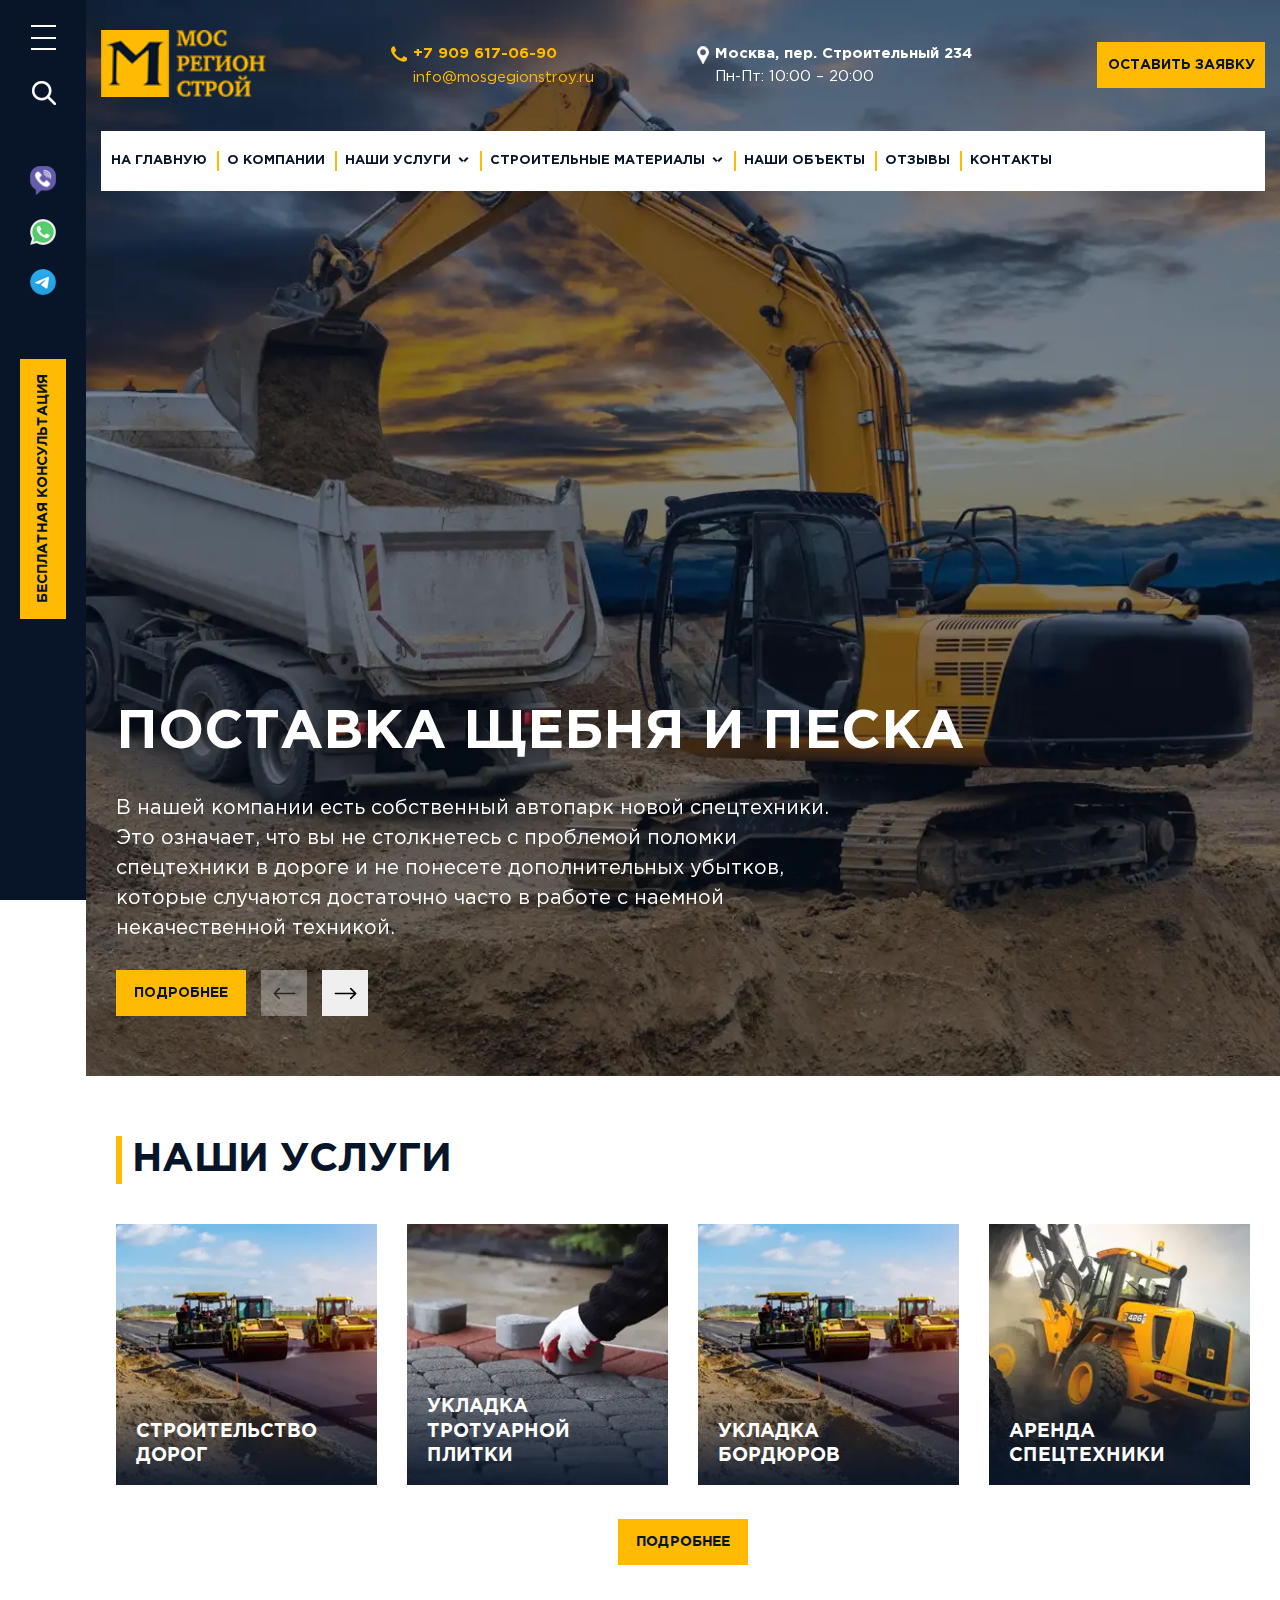
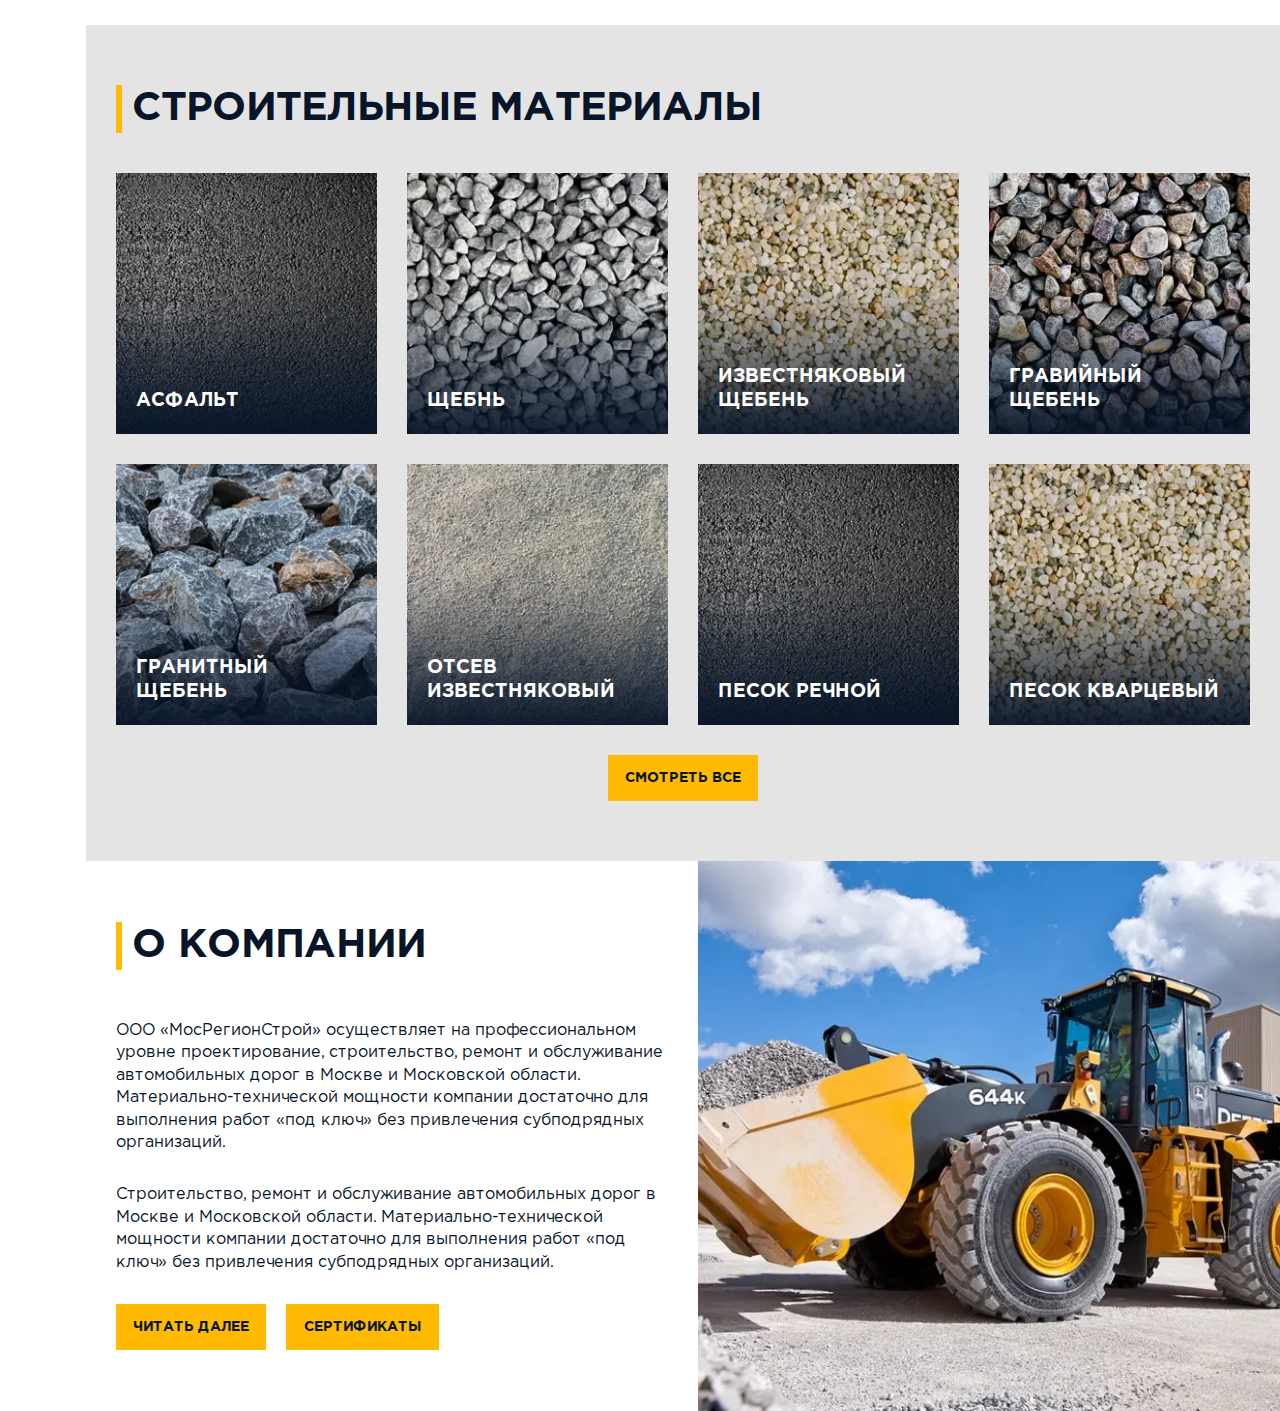
==== index.html @ fd6b3985 "first commit" ====
<!DOCTYPE html>
<html lang="en">

<head>
	<meta charset="UTF-8">
	<meta name="viewport" content="width=device-width, initial-scale=1.0">
	<meta name="keywords" content="">
	<link rel="stylesheet" href="css/libs.min.css">
	<link rel="stylesheet" href="css/style.min.css">
	<title>Главная</title>
</head>


<body>
	<header class="header">
    <div class="header__wrapp">
        <div class="container">
            <div class="header-top">
               <div class="header-top__inner">
                   <div class="header-top__left">
                       <a href="" class="header-top__logo">
                           <img src="img/logo.png" alt="">
                       </a>
                       <div class="header-top__connection">
                           <a class="header-top__tel" href="tel:+7 909 617-06-90">
                               <img src="img/tel.png" alt="">
                               <span>+7 909 617-06-90</span>
                           </a>
                           <a class="header-top__mail" href="mailto:info@mosgegionstroy.ru">
                               info@mosgegionstroy.ru
                           </a>
                       </div>
                   </div>
                   <div class="header-top__right">
                       <div class="header-top__location">
                           <div class="header-top__location-img">
                               <img src="img/location.png" alt="">
                           </div>
                           <div class="header-top__location-desc">
                               <span>Москва, пер. Строительный 234</span>
                               <span>Пн-Пт: 10:00 – 20:00</span>
                           </div>
                       </div>
                       <a class="header-top__btn btn btn-yellow" href="">оставить заявку</a>
                   </div>
               </div>
            </div>
            <div class="header-bottom">
                <div class="header-bottom__inner">
                    <ul class="header-bottom__list">
                        <li class="header-bottom__link"><a href="">На главную</a></li>
                        <li class="header-bottom__link"><a href="">О компании</a></li>
                        <li class="header-bottom__item">
                            <div class="header-bottom__show">
                                <span>Наши услуги</span>
                                <svg xmlns="http://www.w3.org/2000/svg"
                                     xmlns:xlink="http://www.w3.org/1999/xlink"
                                     width="13px" height="9px"  viewBox="0 0 13 9">
                                    <path fill-rule="evenodd"  fill="#081529"
                                          d="M2.9644775,1.0860748 C2.9644775,1.0860748 7.9141846,6.0358887 7.9141846,6.0358887 C7.9141846,6.0358887 6.5,7.4496765 6.5,7.4496765 C6.5,7.4496765 1.5501709,2.5001678 1.5501709,2.5001678 C1.5501709,2.5001678 2.9644775,1.0860748 2.9644775,1.0860748 ZM10.035522,1.0860748 C10.035522,1.0860748 11.449707,2.5001678 11.449707,2.5001678 C11.449707,2.5001678 6.5,7.4496765 6.5,7.4496765 C6.5,7.4496765 5.0856934,6.0358887 5.0856934,6.0358887 C5.0856934,6.0358887 10.035522,1.0860748 10.035522,1.0860748 Z"/>
                                </svg>
                            </div>
                            <div class="header-bottom__hidden">
                                <div class="header-bottom__hidden-list">
                                    <a href="">Строительство дорог</a>
                                    <a href="">Земельные работы</a>
                                    <a href="">Укладка тротуарной плитки</a>
                                    <a href="">Укладка брусчатки</a>
                                    <a href="">Установка бордюров</a>
                                    <a href="">Строительные материалы</a>
                                    <a href="">Аренда спецтехники</a>
                                </div>
                            </div>
                        </li>
                        <li class="header-bottom__item">
                            <div class="header-bottom__show">
                                <span>Строительные материалы</span>
                                <svg xmlns="http://www.w3.org/2000/svg"
                                     xmlns:xlink="http://www.w3.org/1999/xlink"
                                     width="13px" height="9px"  viewBox="0 0 13 9">
                                    <path fill-rule="evenodd"  fill="#081529"
                                          d="M2.9644775,1.0860748 C2.9644775,1.0860748 7.9141846,6.0358887 7.9141846,6.0358887 C7.9141846,6.0358887 6.5,7.4496765 6.5,7.4496765 C6.5,7.4496765 1.5501709,2.5001678 1.5501709,2.5001678 C1.5501709,2.5001678 2.9644775,1.0860748 2.9644775,1.0860748 ZM10.035522,1.0860748 C10.035522,1.0860748 11.449707,2.5001678 11.449707,2.5001678 C11.449707,2.5001678 6.5,7.4496765 6.5,7.4496765 C6.5,7.4496765 5.0856934,6.0358887 5.0856934,6.0358887 C5.0856934,6.0358887 10.035522,1.0860748 10.035522,1.0860748 Z"/>
                                </svg>
                            </div>
                            <div class="header-bottom__hidden">
                                <div class="header-bottom__hidden-list">
                                    <a href="">Строительство дорог</a>
                                    <a href="">Земельные работы</a>
                                    <a href="">Укладка тротуарной плитки</a>
                                    <a href="">Укладка брусчатки</a>
                                    <a href="">Установка бордюров</a>
                                    <a href="">Строительные материалы</a>
                                    <a href="">Аренда спецтехники</a>
                                </div>
                            </div>
                        </li>
                        <li class="header-bottom__link"><a href="">Наши объекты</a></li>
                        <li class="header-bottom__link"><a href="">Отзывы</a></li>
                        <li class="header-bottom__link header-bottom__link2"><a href="">Контакты</a></li>
                    </ul>
                </div>
            </div>
        </div>
    </div>
    <div class="header-mob">
        <div class="container">
            <div class="header-mob__inner">
                <a class="header-mob__logo" href="">
                    <img src="img/logo.png" alt="">
                </a>
                <div class="header-mob__burger">
                    <span></span>
                    <span></span>
                    <span></span>
                </div>
            </div>
        </div>
    </div>
</header>
	<main class="content">
		<aside class="sidebar">
			<div class="sidebar-inner">
				<div class="sidebar-burger">
					<span></span>
					<span></span>
					<span></span>
				</div>
				<div class="sidebar-menu">
					<div class="sidebar-menu__inner">
						<div class="sidebar-connection">
							<a class="sidebar-tel" href="tel:+7 909 617-06-90">
								<img src="img/tel.png" alt="">
								<span>+7 909 617-06-90</span>
							</a>
							<a class="sidebar-mail" href="mailto:info@mosgegionstroy.ru">
								info@mosgegionstroy.ru
							</a>
						</div>
						<div class="sidebar-location">
							<div class="sidebar-location__img">
								<img src="img/location.png" alt="">
							</div>
							<div class="sidebar-location__desc">
								<span>Москва, пер. Строительный 234</span>
								<span>Пн-Пт: 10:00 – 20:00</span>
							</div>
						</div>
						<ul class="sidebar-list">
							<li class="sidebar-link"><a href="">На главную</a></li>
							<li class="sidebar-link"><a href="">О компании</a></li>
							<li class="sidebar-item">
								<div class="sidebar-show">
									<span>Наши услуги</span>
									<svg xmlns="http://www.w3.org/2000/svg"
										 xmlns:xlink="http://www.w3.org/1999/xlink"
										 width="13px" height="9px"  viewBox="0 0 13 9">
										<path fill-rule="evenodd"  fill="#081529"
											  d="M2.9644775,1.0860748 C2.9644775,1.0860748 7.9141846,6.0358887 7.9141846,6.0358887 C7.9141846,6.0358887 6.5,7.4496765 6.5,7.4496765 C6.5,7.4496765 1.5501709,2.5001678 1.5501709,2.5001678 C1.5501709,2.5001678 2.9644775,1.0860748 2.9644775,1.0860748 ZM10.035522,1.0860748 C10.035522,1.0860748 11.449707,2.5001678 11.449707,2.5001678 C11.449707,2.5001678 6.5,7.4496765 6.5,7.4496765 C6.5,7.4496765 5.0856934,6.0358887 5.0856934,6.0358887 C5.0856934,6.0358887 10.035522,1.0860748 10.035522,1.0860748 Z"/>
									</svg>
								</div>
								<div class="sidebar-hidden">
									<div class="sidebar-hidden__list">
										<a href="">Строительство дорог</a>
										<a href="">Земельные работы</a>
										<a href="">Укладка тротуарной плитки</a>
										<a href="">Укладка брусчатки</a>
										<a href="">Установка бордюров</a>
										<a href="">Строительные материалы</a>
										<a href="">Аренда спецтехники</a>
									</div>
								</div>
							</li>
							<li class="sidebar-item">
								<div class="sidebar-show">
									<span>Строительные материалы</span>
									<svg xmlns="http://www.w3.org/2000/svg"
										 xmlns:xlink="http://www.w3.org/1999/xlink"
										 width="13px" height="9px"  viewBox="0 0 13 9">
										<path fill-rule="evenodd"  fill="#081529"
											  d="M2.9644775,1.0860748 C2.9644775,1.0860748 7.9141846,6.0358887 7.9141846,6.0358887 C7.9141846,6.0358887 6.5,7.4496765 6.5,7.4496765 C6.5,7.4496765 1.5501709,2.5001678 1.5501709,2.5001678 C1.5501709,2.5001678 2.9644775,1.0860748 2.9644775,1.0860748 ZM10.035522,1.0860748 C10.035522,1.0860748 11.449707,2.5001678 11.449707,2.5001678 C11.449707,2.5001678 6.5,7.4496765 6.5,7.4496765 C6.5,7.4496765 5.0856934,6.0358887 5.0856934,6.0358887 C5.0856934,6.0358887 10.035522,1.0860748 10.035522,1.0860748 Z"/>
									</svg>
								</div>
								<div class="sidebar-hidden">
									<div class="sidebar-hidden__list">
										<a href="">Строительство дорог</a>
										<a href="">Земельные работы</a>
										<a href="">Укладка тротуарной плитки</a>
										<a href="">Укладка брусчатки</a>
										<a href="">Установка бордюров</a>
										<a href="">Строительные материалы</a>
										<a href="">Аренда спецтехники</a>
									</div>
								</div>
							</li>
							<li class="sidebar-link"><a href="">Наши объекты</a></li>
							<li class="sidebar-link"><a href="">Отзывы</a></li>
							<li class="sidebar-link"><a href="">Контакты</a></li>
						</ul>
					</div>
				</div>
				<button class="sidebar-search">
					<img src="img/search.png" alt="">
				</button>
				<div class="sidebar-socials">
					<a href="" class="sidebar-social">
						<img src="img/viber.png" alt="">
					</a>
					<a href="" class="sidebar-social">
						<img src="img/whatsapp.png" alt="">
					</a>
					<a href="" class="sidebar-social">
						<img src="img/telegram.png" alt="">
					</a>
				</div>
				<a class="sidebar-btn btn btn-yellow" href="">
					<span>Бесплатная консультация</span>
				</a>
			</div>
		</aside>
		<section class="main">
			<div class="main-slider">
				<div class="main-swiper swiper mySwiper">
					<div class="main-wrapper swiper-wrapper">
						<div class="main-slide swiper-slide" style="background-image:url(img/main_bg.webp);">
							<div class="container">
								<h1 class="main-title">ПОСТАВКА ЩЕБНЯ И ПЕСКА</h1>
								<p class="main-text">
									В нашей компании есть собственный автопарк новой спецтехники.
									Это означает, что вы не столкнетесь с проблемой поломки спецтехники
									в дороге и не понесете дополнительных убытков, которые случаются достаточно часто в работе с наемной некачественной техникой.
								</p>
								<a class="main-btn btn btn-yellow" href="">Подробнее</a>
							</div>
						</div>
						<div class="main-slide swiper-slide" style="background-image:url(img/main_bg.webp);">
							<div class="container">
								<h1 class="main-title">ПОСТАВКА ЩЕБНЯ И ПЕСКА</h1>
								<p class="main-text">
									В нашей компании есть собственный автопарк новой спецтехники.
									Это означает, что вы не столкнетесь с проблемой поломки спецтехники
									в дороге и не понесете дополнительных убытков, которые случаются достаточно часто в работе с наемной некачественной техникой.
								</p>
								<a class="main-btn btn btn-yellow" href="">Подробнее</a>
							</div>
						</div>
						<div class="main-slide swiper-slide" style="background-image:url(img/main_bg.webp);">
							<div class="container">
								<h1 class="main-title">ПОСТАВКА ЩЕБНЯ И ПЕСКА</h1>
								<p class="main-text">
									В нашей компании есть собственный автопарк новой спецтехники.
									Это означает, что вы не столкнетесь с проблемой поломки спецтехники
									в дороге и не понесете дополнительных убытков, которые случаются достаточно часто в работе с наемной некачественной техникой.
								</p>
								<a class="main-btn btn btn-yellow" href="">Подробнее</a>
							</div>
						</div>
						<div class="main-slide swiper-slide" style="background-image:url(img/main_bg.webp);">
							<div class="container">
								<h1 class="main-title">ПОСТАВКА ЩЕБНЯ И ПЕСКА</h1>
								<p class="main-text">
									В нашей компании есть собственный автопарк новой спецтехники.
									Это означает, что вы не столкнетесь с проблемой поломки спецтехники
									в дороге и не понесете дополнительных убытков, которые случаются достаточно часто в работе с наемной некачественной техникой.
								</p>
								<a class="main-btn btn btn-yellow" href="">Подробнее</a>
							</div>
						</div>
					</div>
				</div>
			</div>
			<div class="container">
				<div class="main-btns">
					<div class="main-slider__btns">
						<div class="main-button__prev swiper-button-prev">
							<?xml version="1.0" ?><svg viewBox="0 0 32 32" xmlns="http://www.w3.org/2000/svg"><title/><g data-name="Layer 2" id="Layer_2"><path d="M22,9a1,1,0,0,0,0,1.42l4.6,4.6H3.06a1,1,0,1,0,0,2H26.58L22,21.59A1,1,0,0,0,22,23a1,1,0,0,0,1.41,0l6.36-6.36a.88.88,0,0,0,0-1.27L23.42,9A1,1,0,0,0,22,9Z"/></g></svg>
						</div>
						<div class="main-button__next swiper-button-next">
							<?xml version="1.0" ?><svg viewBox="0 0 32 32" xmlns="http://www.w3.org/2000/svg"><title/><g data-name="Layer 2" id="Layer_2"><path d="M22,9a1,1,0,0,0,0,1.42l4.6,4.6H3.06a1,1,0,1,0,0,2H26.58L22,21.59A1,1,0,0,0,22,23a1,1,0,0,0,1.41,0l6.36-6.36a.88.88,0,0,0,0-1.27L23.42,9A1,1,0,0,0,22,9Z"/></g></svg>
						</div>
					</div>
				</div>
			</div>
		</section>
		<section class="services">
			<div class="container">
				<div class="services-inner">
					<h2 class="services-title display2">Наши услуги</h2>
					<div class="services-cards">
						<a class="services-card" href="">
							<div class="services-card__img">
								<img src="img/services_card.webp" alt="">
							</div>
							<div class="services-card__desc">
								<div class="services-card__title">Строительство дорог</div>
								<button class="services-card__btn">арендовать</button>
							</div>
							<div class="services-hover">
								<div class="services-hover__title">Строительство <br> дорог</div>
							</div>
						</a>
						<a class="services-card" href="">
							<div class="services-card__img">
								<img src="img/services_card2.webp" alt="">
							</div>
							<div class="services-card__desc">
								<div class="services-card__title">Укладка тротуарной плитки</div>
								<button class="services-card__btn">арендовать</button>
							</div>
							<div class="services-hover">
								<div class="services-hover__title">Укладка <br> тротуарной плитки</div>
							</div>
						</a>
						<a class="services-card" href="">
							<div class="services-card__img">
								<img src="img/services_card.webp" alt="">
							</div>
							<div class="services-card__desc">
								<div class="services-card__title">Укладка <br> бордюров</div>
								<button class="services-card__btn">арендовать</button>
							</div>
							<div class="services-hover">
								<div class="services-hover__title">Укладка <br> бордюров</div>
							</div>
						</a>
						<a class="services-card" href="">
							<div class="services-card__img">
								<img src="img/services_card4.webp" alt="">
							</div>
							<div class="services-card__desc">
								<div class="services-card__title">аренда спецтехники</div>
								<button class="services-card__btn">арендовать</button>
							</div>
							<div class="services-hover">
								<div class="services-hover__title">аренда <br> спецтехники</div>
							</div>
						</a>
					</div>
					<a class="services-btn btn btn-yellow" href="">Подробнее</a>
				</div>
			</div>
		</section>
		<section class="materials">
			<div class="container">
				<div class="materials-inner">
					<h2 class="materials-title display2">строительные мАТериалы</h2>
					<div class="materials-cards">
						<a class="materials-card" href="">
							<div class="materials-card__img">
								<img src="img/materials.webp" alt="">
							</div>
							<span class="materials-card__title">АСФАЛЬТ</span>
						</a>
						<a class="materials-card" href="">
							<div class="materials-card__img">
								<img src="img/materials2.webp" alt="">
							</div>
							<span class="materials-card__title">Щебнь</span>
						</a>
						<a class="materials-card" href="">
							<div class="materials-card__img">
								<img src="img/materials8.webp" alt="">
							</div>
							<span class="materials-card__title">Известняковый щебень</span>
						</a>
						<a class="materials-card" href="">
							<div class="materials-card__img">
								<img src="img/materials4.webp" alt="">
							</div>
							<span class="materials-card__title">ГРАВИЙНЫЙ ЩЕБЕНЬ</span>
						</a>
						<a class="materials-card" href="">
							<div class="materials-card__img">
								<img src="img/materials5.webp" alt="">
							</div>
							<span class="materials-card__title">ГРАНИТНЫЙ ЩЕБЕНЬ</span>
						</a>
						<a class="materials-card" href="">
							<div class="materials-card__img">
								<img src="img/materials6.webp" alt="">
							</div>
							<span class="materials-card__title">ОТСЕВ известняковый</span>
						</a>
						<a class="materials-card" href="">
							<div class="materials-card__img">
								<img src="img/materials.webp" alt="">
							</div>
							<span class="materials-card__title">Песок речной</span>
						</a>
						<a class="materials-card" href="">
							<div class="materials-card__img">
								<img src="img/materials8.webp" alt="">
							</div>
							<span class="materials-card__title">ПЕСОК КВАРЦЕВЫЙ</span>
						</a>
					</div>
					<a class="materials-btn btn btn-yellow" href="">Смотреть все</a>
				</div>
			</div>
		</section>
		<section class="about">
			<div class="container">
				<div class="about-inner">
					<div class="about-left">
						<h2 class="about-title display2">о компании</h2>
						<div class="about-desc">
							<p>
								ООО «МосРегионСтрой» осуществляет на профессиональном уровне проектирование, строительство, ремонт
								и обслуживание автомобильных дорог в Москве
								и Московской области. Материально-технической мощности компании достаточно для выполнения работ «под ключ»
								без привлечения субподрядных организаций.
							</p>
							<p>
								Строительство, ремонт и обслуживание автомобильных дорог в Москве и Московской области. Материально-технической мощности компании достаточно для выполнения работ «под ключ» без привлечения субподрядных организаций.
							</p>
						</div>
						<div class="about-btns">
							<a class="about-btn btn btn-yellow" href="">Читать Далее</a>
							<a class="about-btn2 btn btn-yellow" href="">сертификаты</a>
						</div>
					</div>
					<div class="about-right">
						<div class="about-img">
							<img src="img/about.webp" alt="">
						</div>
					</div>
				</div>
			</div>
		</section>
	</main>
	<footer class="footer"></footer>

	<script src="js/libs.min.js"></script>
<script src="js/main.min.js"></script>

</body>

</html>
---- css/libs.min.css ----
@font-face{font-family:"swiper-icons";src:url("data:application/font-woff;charset=utf-8;base64, [base64]//wADZ2x5ZgAAAywAAADMAAAD2MHtryVoZWFkAAABbAAAADAAAAA2E2+eoWhoZWEAAAGcAAAAHwAAACQC9gDzaG10eAAAAigAAAAZAAAArgJkABFsb2NhAAAC0AAAAFoAAABaFQAUGG1heHAAAAG8AAAAHwAAACAAcABAbmFtZQAAA/gAAAE5AAACXvFdBwlwb3N0AAAFNAAAAGIAAACE5s74hXjaY2BkYGAAYpf5Hu/j+W2+MnAzMYDAzaX6QjD6/4//Bxj5GA8AuRwMYGkAPywL13jaY2BkYGA88P8Agx4j+/8fQDYfA1AEBWgDAIB2BOoAeNpjYGRgYNBh4GdgYgABEMnIABJzYNADCQAACWgAsQB42mNgYfzCOIGBlYGB0YcxjYGBwR1Kf2WQZGhhYGBiYGVmgAFGBiQQkOaawtDAoMBQxXjg/wEGPcYDDA4wNUA2CCgwsAAAO4EL6gAAeNpj2M0gyAACqxgGNWBkZ2D4/wMA+xkDdgAAAHjaY2BgYGaAYBkGRgYQiAHyGMF8FgYHIM3DwMHABGQrMOgyWDLEM1T9/w8UBfEMgLzE////P/5//f/V/xv+r4eaAAeMbAxwIUYmIMHEgKYAYjUcsDAwsLKxc3BycfPw8jEQA/[base64]/uznmfPFBNODM2K7MTQ45YEAZqGP81AmGGcF3iPqOop0r1SPTaTbVkfUe4HXj97wYE+yNwWYxwWu4v1ugWHgo3S1XdZEVqWM7ET0cfnLGxWfkgR42o2PvWrDMBSFj/IHLaF0zKjRgdiVMwScNRAoWUoH78Y2icB/yIY09An6AH2Bdu/UB+yxopYshQiEvnvu0dURgDt8QeC8PDw7Fpji3fEA4z/PEJ6YOB5hKh4dj3EvXhxPqH/SKUY3rJ7srZ4FZnh1PMAtPhwP6fl2PMJMPDgeQ4rY8YT6Gzao0eAEA409DuggmTnFnOcSCiEiLMgxCiTI6Cq5DZUd3Qmp10vO0LaLTd2cjN4fOumlc7lUYbSQcZFkutRG7g6JKZKy0RmdLY680CDnEJ+UMkpFFe1RN7nxdVpXrC4aTtnaurOnYercZg2YVmLN/d/gczfEimrE/fs/bOuq29Zmn8tloORaXgZgGa78yO9/cnXm2BpaGvq25Dv9S4E9+5SIc9PqupJKhYFSSl47+Qcr1mYNAAAAeNptw0cKwkAAAMDZJA8Q7OUJvkLsPfZ6zFVERPy8qHh2YER+3i/BP83vIBLLySsoKimrqKqpa2hp6+jq6RsYGhmbmJqZSy0sraxtbO3sHRydnEMU4uR6yx7JJXveP7WrDycAAAAAAAH//wACeNpjYGRgYOABYhkgZgJCZgZNBkYGLQZtIJsFLMYAAAw3ALgAeNolizEKgDAQBCchRbC2sFER0YD6qVQiBCv/H9ezGI6Z5XBAw8CBK/m5iQQVauVbXLnOrMZv2oLdKFa8Pjuru2hJzGabmOSLzNMzvutpB3N42mNgZGBg4GKQYzBhYMxJLMlj4GBgAYow/P/PAJJhLM6sSoWKfWCAAwDAjgbRAAB42mNgYGBkAIIbCZo5IPrmUn0hGA0AO8EFTQAA");font-weight:400;font-style:normal}:root{--swiper-theme-color: #007aff}.swiper{margin-left:auto;margin-right:auto;position:relative;overflow:hidden;list-style:none;padding:0;z-index:1}.swiper-vertical>.swiper-wrapper{flex-direction:column}.swiper-wrapper{position:relative;width:100%;height:100%;z-index:1;display:flex;transition-property:transform;box-sizing:content-box}.swiper-android .swiper-slide,.swiper-wrapper{transform:translate3d(0px, 0, 0)}.swiper-pointer-events{touch-action:pan-y}.swiper-pointer-events.swiper-vertical{touch-action:pan-x}.swiper-slide{flex-shrink:0;width:100%;height:100%;position:relative;transition-property:transform}.swiper-slide-invisible-blank{visibility:hidden}.swiper-autoheight,.swiper-autoheight .swiper-slide{height:auto}.swiper-autoheight .swiper-wrapper{align-items:flex-start;transition-property:transform,height}.swiper-backface-hidden .swiper-slide{transform:translateZ(0);-webkit-backface-visibility:hidden;backface-visibility:hidden}.swiper-3d,.swiper-3d.swiper-css-mode .swiper-wrapper{perspective:1200px}.swiper-3d .swiper-wrapper,.swiper-3d .swiper-slide,.swiper-3d .swiper-slide-shadow,.swiper-3d .swiper-slide-shadow-left,.swiper-3d .swiper-slide-shadow-right,.swiper-3d .swiper-slide-shadow-top,.swiper-3d .swiper-slide-shadow-bottom,.swiper-3d .swiper-cube-shadow{transform-style:preserve-3d}.swiper-3d .swiper-slide-shadow,.swiper-3d .swiper-slide-shadow-left,.swiper-3d .swiper-slide-shadow-right,.swiper-3d .swiper-slide-shadow-top,.swiper-3d .swiper-slide-shadow-bottom{position:absolute;left:0;top:0;width:100%;height:100%;pointer-events:none;z-index:10}.swiper-3d .swiper-slide-shadow{background:rgba(0,0,0,.15)}.swiper-3d .swiper-slide-shadow-left{background-image:linear-gradient(to left, rgba(0, 0, 0, 0.5), rgba(0, 0, 0, 0))}.swiper-3d .swiper-slide-shadow-right{background-image:linear-gradient(to right, rgba(0, 0, 0, 0.5), rgba(0, 0, 0, 0))}.swiper-3d .swiper-slide-shadow-top{background-image:linear-gradient(to top, rgba(0, 0, 0, 0.5), rgba(0, 0, 0, 0))}.swiper-3d .swiper-slide-shadow-bottom{background-image:linear-gradient(to bottom, rgba(0, 0, 0, 0.5), rgba(0, 0, 0, 0))}.swiper-css-mode>.swiper-wrapper{overflow:auto;scrollbar-width:none;-ms-overflow-style:none}.swiper-css-mode>.swiper-wrapper::-webkit-scrollbar{display:none}.swiper-css-mode>.swiper-wrapper>.swiper-slide{scroll-snap-align:start start}.swiper-horizontal.swiper-css-mode>.swiper-wrapper{scroll-snap-type:x mandatory}.swiper-vertical.swiper-css-mode>.swiper-wrapper{scroll-snap-type:y mandatory}.swiper-centered>.swiper-wrapper::before{content:"";flex-shrink:0;order:9999}.swiper-centered.swiper-horizontal>.swiper-wrapper>.swiper-slide:first-child{margin-inline-start:var(--swiper-centered-offset-before)}.swiper-centered.swiper-horizontal>.swiper-wrapper::before{height:100%;min-height:1px;width:var(--swiper-centered-offset-after)}.swiper-centered.swiper-vertical>.swiper-wrapper>.swiper-slide:first-child{margin-block-start:var(--swiper-centered-offset-before)}.swiper-centered.swiper-vertical>.swiper-wrapper::before{width:100%;min-width:1px;height:var(--swiper-centered-offset-after)}.swiper-centered>.swiper-wrapper>.swiper-slide{scroll-snap-align:center center}.swiper-virtual .swiper-slide{-webkit-backface-visibility:hidden;transform:translateZ(0)}.swiper-virtual.swiper-css-mode .swiper-wrapper::after{content:"";position:absolute;left:0;top:0;pointer-events:none}.swiper-virtual.swiper-css-mode.swiper-horizontal .swiper-wrapper::after{height:1px;width:var(--swiper-virtual-size)}.swiper-virtual.swiper-css-mode.swiper-vertical .swiper-wrapper::after{width:1px;height:var(--swiper-virtual-size)}:root{--swiper-navigation-size: 44px}.swiper-button-prev,.swiper-button-next{position:absolute;top:50%;width:calc(var(--swiper-navigation-size)/44*27);height:var(--swiper-navigation-size);margin-top:calc(0px - var(--swiper-navigation-size)/2);z-index:10;cursor:pointer;display:flex;align-items:center;justify-content:center;color:var(--swiper-navigation-color, var(--swiper-theme-color))}.swiper-button-prev.swiper-button-disabled,.swiper-button-next.swiper-button-disabled{opacity:.35;cursor:auto;pointer-events:none}.swiper-button-prev.swiper-button-hidden,.swiper-button-next.swiper-button-hidden{opacity:0;cursor:auto;pointer-events:none}.swiper-navigation-disabled .swiper-button-prev,.swiper-navigation-disabled .swiper-button-next{display:none !important}.swiper-button-prev:after,.swiper-button-next:after{font-family:swiper-icons;font-size:var(--swiper-navigation-size);text-transform:none !important;letter-spacing:0;font-variant:initial;line-height:1}.swiper-button-prev,.swiper-rtl .swiper-button-next{left:10px;right:auto}.swiper-button-prev:after,.swiper-rtl .swiper-button-next:after{content:"prev"}.swiper-button-next,.swiper-rtl .swiper-button-prev{right:10px;left:auto}.swiper-button-next:after,.swiper-rtl .swiper-button-prev:after{content:"next"}.swiper-button-lock{display:none}.swiper-pagination{position:absolute;text-align:center;transition:300ms opacity;transform:translate3d(0, 0, 0);z-index:10}.swiper-pagination.swiper-pagination-hidden{opacity:0}.swiper-pagination-disabled>.swiper-pagination,.swiper-pagination.swiper-pagination-disabled{display:none !important}.swiper-pagination-fraction,.swiper-pagination-custom,.swiper-horizontal>.swiper-pagination-bullets,.swiper-pagination-bullets.swiper-pagination-horizontal{bottom:10px;left:0;width:100%}.swiper-pagination-bullets-dynamic{overflow:hidden;font-size:0}.swiper-pagination-bullets-dynamic .swiper-pagination-bullet{transform:scale(0.33);position:relative}.swiper-pagination-bullets-dynamic .swiper-pagination-bullet-active{transform:scale(1)}.swiper-pagination-bullets-dynamic .swiper-pagination-bullet-active-main{transform:scale(1)}.swiper-pagination-bullets-dynamic .swiper-pagination-bullet-active-prev{transform:scale(0.66)}.swiper-pagination-bullets-dynamic .swiper-pagination-bullet-active-prev-prev{transform:scale(0.33)}.swiper-pagination-bullets-dynamic .swiper-pagination-bullet-active-next{transform:scale(0.66)}.swiper-pagination-bullets-dynamic .swiper-pagination-bullet-active-next-next{transform:scale(0.33)}.swiper-pagination-bullet{width:var(--swiper-pagination-bullet-width, var(--swiper-pagination-bullet-size, 8px));height:var(--swiper-pagination-bullet-height, var(--swiper-pagination-bullet-size, 8px));display:inline-block;border-radius:50%;background:var(--swiper-pagination-bullet-inactive-color, #000);opacity:var(--swiper-pagination-bullet-inactive-opacity, 0.2)}button.swiper-pagination-bullet{border:none;margin:0;padding:0;box-shadow:none;-webkit-appearance:none;appearance:none}.swiper-pagination-clickable .swiper-pagination-bullet{cursor:pointer}.swiper-pagination-bullet:only-child{display:none !important}.swiper-pagination-bullet-active{opacity:var(--swiper-pagination-bullet-opacity, 1);background:var(--swiper-pagination-color, var(--swiper-theme-color))}.swiper-vertical>.swiper-pagination-bullets,.swiper-pagination-vertical.swiper-pagination-bullets{right:10px;top:50%;transform:translate3d(0px, -50%, 0)}.swiper-vertical>.swiper-pagination-bullets .swiper-pagination-bullet,.swiper-pagination-vertical.swiper-pagination-bullets .swiper-pagination-bullet{margin:var(--swiper-pagination-bullet-vertical-gap, 6px) 0;display:block}.swiper-vertical>.swiper-pagination-bullets.swiper-pagination-bullets-dynamic,.swiper-pagination-vertical.swiper-pagination-bullets.swiper-pagination-bullets-dynamic{top:50%;transform:translateY(-50%);width:8px}.swiper-vertical>.swiper-pagination-bullets.swiper-pagination-bullets-dynamic .swiper-pagination-bullet,.swiper-pagination-vertical.swiper-pagination-bullets.swiper-pagination-bullets-dynamic .swiper-pagination-bullet{display:inline-block;transition:200ms transform,200ms top}.swiper-horizontal>.swiper-pagination-bullets .swiper-pagination-bullet,.swiper-pagination-horizontal.swiper-pagination-bullets .swiper-pagination-bullet{margin:0 var(--swiper-pagination-bullet-horizontal-gap, 4px)}.swiper-horizontal>.swiper-pagination-bullets.swiper-pagination-bullets-dynamic,.swiper-pagination-horizontal.swiper-pagination-bullets.swiper-pagination-bullets-dynamic{left:50%;transform:translateX(-50%);white-space:nowrap}.swiper-horizontal>.swiper-pagination-bullets.swiper-pagination-bullets-dynamic .swiper-pagination-bullet,.swiper-pagination-horizontal.swiper-pagination-bullets.swiper-pagination-bullets-dynamic .swiper-pagination-bullet{transition:200ms transform,200ms left}.swiper-horizontal.swiper-rtl>.swiper-pagination-bullets-dynamic .swiper-pagination-bullet{transition:200ms transform,200ms right}.swiper-pagination-progressbar{background:rgba(0,0,0,.25);position:absolute}.swiper-pagination-progressbar .swiper-pagination-progressbar-fill{background:var(--swiper-pagination-color, var(--swiper-theme-color));position:absolute;left:0;top:0;width:100%;height:100%;transform:scale(0);transform-origin:left top}.swiper-rtl .swiper-pagination-progressbar .swiper-pagination-progressbar-fill{transform-origin:right top}.swiper-horizontal>.swiper-pagination-progressbar,.swiper-pagination-progressbar.swiper-pagination-horizontal,.swiper-vertical>.swiper-pagination-progressbar.swiper-pagination-progressbar-opposite,.swiper-pagination-progressbar.swiper-pagination-vertical.swiper-pagination-progressbar-opposite{width:100%;height:4px;left:0;top:0}.swiper-vertical>.swiper-pagination-progressbar,.swiper-pagination-progressbar.swiper-pagination-vertical,.swiper-horizontal>.swiper-pagination-progressbar.swiper-pagination-progressbar-opposite,.swiper-pagination-progressbar.swiper-pagination-horizontal.swiper-pagination-progressbar-opposite{width:4px;height:100%;left:0;top:0}.swiper-pagination-lock{display:none}.swiper-scrollbar{border-radius:10px;position:relative;-ms-touch-action:none;background:rgba(0,0,0,.1)}.swiper-scrollbar-disabled>.swiper-scrollbar,.swiper-scrollbar.swiper-scrollbar-disabled{display:none !important}.swiper-horizontal>.swiper-scrollbar,.swiper-scrollbar.swiper-scrollbar-horizontal{position:absolute;left:1%;bottom:3px;z-index:50;height:5px;width:98%}.swiper-vertical>.swiper-scrollbar,.swiper-scrollbar.swiper-scrollbar-vertical{position:absolute;right:3px;top:1%;z-index:50;width:5px;height:98%}.swiper-scrollbar-drag{height:100%;width:100%;position:relative;background:rgba(0,0,0,.5);border-radius:10px;left:0;top:0}.swiper-scrollbar-cursor-drag{cursor:move}.swiper-scrollbar-lock{display:none}.swiper-zoom-container{width:100%;height:100%;display:flex;justify-content:center;align-items:center;text-align:center}.swiper-zoom-container>img,.swiper-zoom-container>svg,.swiper-zoom-container>canvas{max-width:100%;max-height:100%;object-fit:contain}.swiper-slide-zoomed{cursor:move}.swiper-lazy-preloader{width:42px;height:42px;position:absolute;left:50%;top:50%;margin-left:-21px;margin-top:-21px;z-index:10;transform-origin:50%;box-sizing:border-box;border:4px solid var(--swiper-preloader-color, var(--swiper-theme-color));border-radius:50%;border-top-color:rgba(0,0,0,0)}.swiper:not(.swiper-watch-progress) .swiper-lazy-preloader,.swiper-watch-progress .swiper-slide-visible .swiper-lazy-preloader{animation:swiper-preloader-spin 1s infinite linear}.swiper-lazy-preloader-white{--swiper-preloader-color: #fff}.swiper-lazy-preloader-black{--swiper-preloader-color: #000}@keyframes swiper-preloader-spin{0%{transform:rotate(0deg)}100%{transform:rotate(360deg)}}.swiper .swiper-notification{position:absolute;left:0;top:0;pointer-events:none;opacity:0;z-index:-1000}.swiper-free-mode>.swiper-wrapper{transition-timing-function:ease-out;margin:0 auto}.swiper-grid>.swiper-wrapper{flex-wrap:wrap}.swiper-grid-column>.swiper-wrapper{flex-wrap:wrap;flex-direction:column}.swiper-fade.swiper-free-mode .swiper-slide{transition-timing-function:ease-out}.swiper-fade .swiper-slide{pointer-events:none;transition-property:opacity}.swiper-fade .swiper-slide .swiper-slide{pointer-events:none}.swiper-fade .swiper-slide-active,.swiper-fade .swiper-slide-active .swiper-slide-active{pointer-events:auto}.swiper-cube{overflow:visible}.swiper-cube .swiper-slide{pointer-events:none;-webkit-backface-visibility:hidden;backface-visibility:hidden;z-index:1;visibility:hidden;transform-origin:0 0;width:100%;height:100%}.swiper-cube .swiper-slide .swiper-slide{pointer-events:none}.swiper-cube.swiper-rtl .swiper-slide{transform-origin:100% 0}.swiper-cube .swiper-slide-active,.swiper-cube .swiper-slide-active .swiper-slide-active{pointer-events:auto}.swiper-cube .swiper-slide-active,.swiper-cube .swiper-slide-next,.swiper-cube .swiper-slide-prev,.swiper-cube .swiper-slide-next+.swiper-slide{pointer-events:auto;visibility:visible}.swiper-cube .swiper-slide-shadow-top,.swiper-cube .swiper-slide-shadow-bottom,.swiper-cube .swiper-slide-shadow-left,.swiper-cube .swiper-slide-shadow-right{z-index:0;-webkit-backface-visibility:hidden;backface-visibility:hidden}.swiper-cube .swiper-cube-shadow{position:absolute;left:0;bottom:0px;width:100%;height:100%;opacity:.6;z-index:0}.swiper-cube .swiper-cube-shadow:before{content:"";background:#000;position:absolute;left:0;top:0;bottom:0;right:0;filter:blur(50px)}.swiper-flip{overflow:visible}.swiper-flip .swiper-slide{pointer-events:none;-webkit-backface-visibility:hidden;backface-visibility:hidden;z-index:1}.swiper-flip .swiper-slide .swiper-slide{pointer-events:none}.swiper-flip .swiper-slide-active,.swiper-flip .swiper-slide-active .swiper-slide-active{pointer-events:auto}.swiper-flip .swiper-slide-shadow-top,.swiper-flip .swiper-slide-shadow-bottom,.swiper-flip .swiper-slide-shadow-left,.swiper-flip .swiper-slide-shadow-right{z-index:0;-webkit-backface-visibility:hidden;backface-visibility:hidden}.swiper-creative .swiper-slide{-webkit-backface-visibility:hidden;backface-visibility:hidden;overflow:hidden;transition-property:transform,opacity,height}.swiper-cards{overflow:visible}.swiper-cards .swiper-slide{transform-origin:center bottom;-webkit-backface-visibility:hidden;backface-visibility:hidden;overflow:hidden}
/*# sourceMappingURL=../sourcemaps/libs.min.css.map */
---- css/style.min.css ----
*,::after,::before{-webkit-box-sizing:inherit;box-sizing:inherit}*{-webkit-box-sizing:border-box;box-sizing:border-box}a,body,div,form,h1,h2,h3,h4,h5,label,li,p,ul{margin:0;padding:0;border:0;text-decoration:none;line-height:1;-webkit-box-sizing:border-box;box-sizing:border-box}button,input,input:active,input[type=checkbox]:focus,input[type=file]:focus,input[type=radio]:focus,input[type=text]:focus,textarea{outline:0!important}button{font-family:"Gotham Pro";border:none;cursor:pointer;display:-webkit-box;display:-ms-flexbox;display:flex;-webkit-box-pack:center;-ms-flex-pack:center;justify-content:center;-webkit-box-align:center;-ms-flex-align:center;align-items:center;-webkit-transition:.5s;-o-transition:.5s;transition:.5s}html{height:100%;scroll-behavior:smooth;-webkit-box-sizing:border-box;box-sizing:border-box}body{font-family:"Gotham Pro",sans-serif;font-weight:400;height:100%;overflow-x:hidden;background:#fff}.fixed-body{overflow:hidden}h1,h2,h3,h4,h5,h6,img,p{margin:0;padding:0;height:auto;-o-object-fit:cover;object-fit:cover}a{color:inherit;text-decoration:none;-webkit-transition:.5s;-o-transition:.5s;transition:.5s}li,ul{margin:0;padding:0;list-style:none}.container{margin:0 auto;padding:0 30px;max-width:1260px}@media screen and (max-width:991px){.container{padding:0 25px}}@media screen and (max-width:575px){.container{padding:0 15px}}@font-face{font-family:"Gotham Pro";font-weight:400;src:url(../fonts/GothamPro.woff) format("woff")}@font-face{font-family:"Gotham Pro";font-weight:400;src:url(../fonts/GothamPro.woff2) format("woff2")}@font-face{font-family:"Gotham Pro";font-weight:500;src:url(../fonts/GothamPro-Medium.woff) format("woff")}@font-face{font-family:"Gotham Pro";font-weight:500;src:url(../fonts/GothamPro-Medium.woff2) format("woff2")}@font-face{font-family:"Gotham Pro";font-weight:700;src:url(../fonts/GothamPro-Bold.woff) format("woff")}@font-face{font-family:"Gotham Pro";font-weight:700;src:url(../fonts/GothamPro-Bold.woff2) format("woff2")}.header{position:absolute;z-index:3;top:0;left:0;width:100%;padding-left:86px}.header__wrapp .container{padding:0}.header-top{padding:30px 15px}.header-top__inner{display:-webkit-box;display:-ms-flexbox;display:flex;-webkit-box-pack:justify;-ms-flex-pack:justify;justify-content:space-between;-webkit-box-align:center;-ms-flex-align:center;align-items:center}.header-top__left,.header-top__right{display:-webkit-box;display:-ms-flexbox;display:flex;-webkit-box-align:center;-ms-flex-align:center;align-items:center}.header-top__logo{width:165px}.header-top__logo img{width:100%}.header-top__connection{margin-left:125px}.header-top__tel{display:-webkit-box;display:-ms-flexbox;display:flex;-webkit-box-align:center;-ms-flex-align:center;align-items:center}.header-top__tel:hover span{color:#c9a028}.header-top__tel img{width:16px}.header-top__tel span{font-size:15px;line-height:105%;font-weight:700;text-transform:uppercase;color:#ffba01;margin-left:6px}.header-top__mail{font-size:15px;line-height:105%;color:#ffba01;padding-left:22px;margin-top:8px;display:block}.header-top__mail:hover{color:#c9a028}.header-top__location{display:-webkit-box;display:-ms-flexbox;display:flex}.header-top__location-img{width:12px}.header-top__location-img img{width:100%}.header-top__location-desc{margin-left:6px}.header-top__location-desc span:nth-child(1){font-size:15px;line-height:105%;font-weight:700;color:#fff;display:block}.header-top__location-desc span:nth-child(2){font-size:15px;line-height:105%;color:#fff;margin-top:8px;display:block}.header-top__btn{width:168px;height:46px;margin-left:125px}.header-bottom{padding:0 15px}.header-bottom__list{width:100%;display:-webkit-box;display:-ms-flexbox;display:flex;-webkit-box-pack:justify;-ms-flex-pack:justify;justify-content:space-between;-webkit-box-align:center;-ms-flex-align:center;align-items:center;height:60px;background-color:#fff}.header-bottom__list li{height:100%}.header-bottom__link2 a:after{display:none}.header-bottom__link a{height:100%;display:-webkit-box;display:-ms-flexbox;display:flex;-webkit-box-pack:center;-ms-flex-pack:center;justify-content:center;-webkit-box-align:center;-ms-flex-align:center;align-items:center;padding:0 26px;font-size:14px;line-height:120%;font-weight:700;text-transform:uppercase;color:#081529;position:relative}.header-bottom__link a:after{content:"";position:absolute;top:50%;right:-6px;-webkit-transform:translate(0,-50%);-ms-transform:translate(0,-50%);transform:translate(0,-50%);width:4px;height:20px;background-color:#ffba01}.header-bottom__link a:hover{background-color:#1a2a43;color:#ffba01}.header-bottom__link a:hover:after{z-index:-1}.header-bottom__item{position:relative}.header-bottom__item--active .header-bottom__show{background-color:#1a2a43}.header-bottom__item--active .header-bottom__show span{color:#ffba01}.header-bottom__item--active .header-bottom__show svg path{fill:#ffba01}.header-bottom__item--active .header-bottom__show:after{z-index:-1}.header-bottom__item--active .header-bottom__hidden{display:block}.header-bottom__show{height:100%;padding:0 26px;display:-webkit-box;display:-ms-flexbox;display:flex;-webkit-box-pack:center;-ms-flex-pack:center;justify-content:center;-webkit-box-align:center;-ms-flex-align:center;align-items:center;cursor:pointer;-webkit-transition:.3s;-o-transition:.3s;transition:.3s;position:relative}.header-bottom__show:after{content:"";position:absolute;top:50%;right:-6px;-webkit-transform:translate(0,-50%);-ms-transform:translate(0,-50%);transform:translate(0,-50%);width:4px;height:20px;background-color:#ffba01}.header-bottom__show:hover{background-color:#1a2a43}.header-bottom__show:hover:after{z-index:-1}.header-bottom__show:hover span{color:#ffba01}.header-bottom__show:hover svg path{fill:#ffba01}.header-bottom__show svg{-ms-flex-negative:0;flex-shrink:0}.header-bottom__show span{font-size:14px;line-height:120%;font-weight:700;text-transform:uppercase;color:#081529;margin-right:6px}.header-bottom__hidden{position:absolute;z-index:3;top:100%;left:0;background-color:#040d1b;padding:30px 20px;width:100%;min-width:265px;display:none;-webkit-transition:.3s;-o-transition:.3s;transition:.3s}.header-bottom__hidden-list a{display:block;font-size:14px;line-height:120%;color:#fff;padding-left:17px;position:relative}.header-bottom__hidden-list a:after{content:"";position:absolute;top:50%;left:0;-webkit-transform:translate(0,-50%);-ms-transform:translate(0,-50%);transform:translate(0,-50%);width:5px;height:5px;background-color:#ffba01}.header-bottom__hidden-list a:not(:first-child){margin-top:15px}.header-bottom__hidden-list a:hover{color:#ffba01}.header-mob{padding:25px 0 0;display:none}.header-mob__inner{display:-webkit-box;display:-ms-flexbox;display:flex;-webkit-box-pack:justify;-ms-flex-pack:justify;justify-content:space-between;-webkit-box-align:center;-ms-flex-align:center;align-items:center}.header-mob__logo{width:130px}.header-mob__logo img{width:100%}.header-mob__burger{width:25px;height:25px;position:relative;z-index:10;cursor:pointer}.header-mob__burger span{position:absolute;left:0;width:100%;height:2px;background:#fff;-webkit-transition:.5s;-o-transition:.5s;transition:.5s}.header-mob__burger span:nth-child(1){top:0}.header-mob__burger span:nth-child(2){top:50%;-webkit-transform:translate(0,-50%);-ms-transform:translate(0,-50%);transform:translate(0,-50%)}.header-mob__burger span:nth-child(3){bottom:0}.header-mob__burger--active span:nth-child(1){top:11px;-webkit-transform:rotate(-45deg);-ms-transform:rotate(-45deg);transform:rotate(-45deg)}.header-mob__burger--active span:nth-child(2){display:none}.header-mob__burger--active span:nth-child(3){bottom:12px;-webkit-transform:rotate(45deg);-ms-transform:rotate(45deg);transform:rotate(45deg)}@media screen and (max-width:1380px){.header-bottom__list{-webkit-box-pack:start;-ms-flex-pack:start;justify-content:start}.header-bottom__link a{font-size:13px;padding:0 10px}.header-bottom__link a:after{right:-2px;width:2px}.header-bottom__show{padding:0 10px}.header-bottom__show:after{right:-2px;width:2px}.header-bottom__show span{font-size:13px}}@media screen and (max-width:1200px){.header-top__logo{width:130px}.header-top__btn,.header-top__connection{margin-left:25px}}@media screen and (max-width:1100px){.header-bottom__link a{font-size:12px;padding:0 7px}.header-bottom__show{padding:0 7px}.header-bottom__show span{font-size:12px}}@media screen and (max-width:991px){.header__wrapp{position:fixed;top:0;right:-105%;width:400px;height:100vh;background-color:#081529;padding:75px 20px 60px;-webkit-transition:.5s;-o-transition:.5s;transition:.5s;overflow-y:auto}.header__wrapp::-webkit-scrollbar{width:3px}.header__wrapp::-webkit-scrollbar-track{background:#081529;border-radius:3px}.header__wrapp::-webkit-scrollbar-thumb{background:#fff;border-radius:3px}.header__wrapp--active{right:0}.header-top,.header__wrapp .container{padding:0}.header-top__inner{-webkit-box-orient:vertical;-webkit-box-direction:normal;-ms-flex-direction:column;flex-direction:column;-webkit-box-align:start;-ms-flex-align:start;align-items:start;margin-top:40px}.header-top__left{display:block;-webkit-box-align:start;-ms-flex-align:start;align-items:start;margin-top:25px}.header-top__right{-webkit-box-orient:vertical;-webkit-box-direction:normal;-ms-flex-direction:column;flex-direction:column;-webkit-box-align:start;-ms-flex-align:start;align-items:start;-webkit-box-ordinal-group:0;-ms-flex-order:-1;order:-1}.header-top__logo{display:none}.header-top__connection{margin:0}.header-top__btn{position:absolute;top:30px;left:0}.header-bottom{background:rgba(0,0,0,0);margin-top:40px}.header-bottom__list{-webkit-box-orient:vertical;-webkit-box-direction:normal;-ms-flex-direction:column;flex-direction:column;-webkit-box-align:start;-ms-flex-align:start;align-items:start;height:100%;background:rgba(0,0,0,0)}.header-bottom__list li:not(:first-child){margin-top:25px}.header-bottom__link a{-webkit-box-align:start;-ms-flex-align:start;align-items:start;color:#fff;padding:0}.header-bottom__link a:after{display:none}.header-bottom__link a:hover{background:rgba(0,0,0,0)}.header-bottom__item{width:100%}.header-bottom__item--active .header-bottom__show{background:rgba(0,0,0,0)}.header-bottom__show{-webkit-box-pack:start;-ms-flex-pack:start;justify-content:start;padding:0}.header-bottom__show svg path{fill:#fff}.header-bottom__show span{color:#fff}.header-bottom__show:after{display:none}.header-bottom__show:hover{background:rgba(0,0,0,0)}.header-bottom__hidden{position:static;min-width:100%;width:calc(100% + 40px);margin-left:-20px}.header-mob{display:block}}@media screen and (max-width:575px){.header{padding-left:66px}.header__wrapp{width:100%}}@media screen and (max-width:399px){.header{padding-left:0}}.content{padding-left:86px}.sidebar{position:fixed;z-index:4;top:0;left:0;width:86px;height:100vh;background-color:#081529;padding:25px 10px;overflow-y:auto}.sidebar::-webkit-scrollbar{width:0}.sidebar::-webkit-scrollbar-track{background:#081529;border-radius:3px}.sidebar::-webkit-scrollbar-thumb{background:#fff;border-radius:3px}.sidebar--active{z-index:2}.sidebar-burger{width:25px;height:25px;position:relative;z-index:10;cursor:pointer;margin:0 auto}.sidebar-burger span{position:absolute;left:0;width:100%;height:2px;background:#fff;-webkit-transition:.5s;-o-transition:.5s;transition:.5s}.sidebar-burger span:nth-child(1){top:0}.sidebar-burger span:nth-child(2){top:50%;-webkit-transform:translate(0,-50%);-ms-transform:translate(0,-50%);transform:translate(0,-50%)}.sidebar-burger span:nth-child(3){bottom:0}.sidebar-burger--active span:nth-child(1){top:11px;-webkit-transform:rotate(-45deg);-ms-transform:rotate(-45deg);transform:rotate(-45deg)}.sidebar-burger--active span:nth-child(2){display:none}.sidebar-burger--active span:nth-child(3){bottom:12px;-webkit-transform:rotate(45deg);-ms-transform:rotate(45deg);transform:rotate(45deg)}.sidebar-menu{position:fixed;z-index:4;top:50%;left:50%;-webkit-transform:translate(-50%,-50%);-ms-transform:translate(-50%,-50%);transform:translate(-50%,-50%);width:100%;height:100vh;background-color:rgba(0,0,0,.5);-webkit-transition:.5s;-o-transition:.5s;transition:.5s;opacity:0;pointer-events:none}.sidebar-menu--active{opacity:1;pointer-events:all}.sidebar-menu--active .sidebar-menu__inner{margin-left:0}.sidebar-menu__inner{width:400px;height:100%;background-color:#081529;padding:80px 30px 60px;overflow-y:auto;margin-left:-105%;-webkit-transition:.5s;-o-transition:.5s;transition:.5s}.sidebar-menu__inner::-webkit-scrollbar{width:3px}.sidebar-menu__inner::-webkit-scrollbar-track{background:#081529;border-radius:3px}.sidebar-menu__inner::-webkit-scrollbar-thumb{background:#fff;border-radius:3px}.sidebar-search{width:26px;height:26px;padding:0;margin:30px auto 0;background:rgba(0,0,0,0)}.sidebar-search img{width:100%}.sidebar-socials{display:-webkit-box;display:-ms-flexbox;display:flex;-webkit-box-orient:vertical;-webkit-box-direction:normal;-ms-flex-direction:column;flex-direction:column;-webkit-box-align:center;-ms-flex-align:center;align-items:center;margin-top:60px}.sidebar-social{width:26px}.sidebar-social:not(:first-child){margin-top:20px}.sidebar-social img{width:100%}.sidebar-btn{width:46px;height:260px;margin:60px auto 0}.sidebar-btn span{-webkit-writing-mode:vertical-rl;-ms-writing-mode:tb-rl;writing-mode:vertical-rl;-webkit-transform:rotate(180deg);-ms-transform:rotate(180deg);transform:rotate(180deg)}.sidebar-tel{display:-webkit-box;display:-ms-flexbox;display:flex}.sidebar-tel img{width:16px}.sidebar-tel span{font-size:15px;line-height:120%;font-weight:700;text-transform:uppercase;color:#ffba01;margin-left:6px}.sidebar-tel:hover span{color:#c9a028}.sidebar-mail{display:block;font-size:15px;line-height:120%;color:#ffba01;margin-top:8px;padding-left:22px}.sidebar-mail:hover span{color:#c9a028}.sidebar-location{display:-webkit-box;display:-ms-flexbox;display:flex;margin-top:25px}.sidebar-location__img{width:12px}.sidebar-location__desc{font-size:15px;line-height:120%;font-weight:700;color:#fff}.sidebar-location__desc span{display:block}.sidebar-location__desc span:nth-child(2){font-weight:400}.sidebar-list{margin-top:60px}.sidebar-list li:not(:first-child){margin-top:25px}.sidebar-link{font-size:14px;line-height:120%;font-weight:700;color:#fff}.sidebar-link:hover{color:#ffba01}.sidebar-item{position:relative}.sidebar-item--active .sidebar-show span{color:#ffba01}.sidebar-item--active .sidebar-show svg path{fill:#ffba01}.sidebar-show{cursor:pointer}.sidebar-show svg path{fill:#fff}.sidebar-show span{font-size:14px;line-height:120%;font-weight:700;color:#fff}.sidebar-show:hover span{color:#ffba01}.sidebar-show:hover svg path{fill:#ffba01}.sidebar-hidden{padding:15px;display:none}.sidebar-hidden__list a{display:block;font-size:14px;line-height:120%;font-weight:700;color:#fff;padding-left:17px;position:relative}.sidebar-hidden__list a:after{content:"";position:absolute;top:50%;left:0;-webkit-transform:translate(0,-50%);-ms-transform:translate(0,-50%);transform:translate(0,-50%);width:5px;height:5px;background-color:#ffba01}.sidebar-hidden__list a:not(:first-child){margin-top:15px}.sidebar-hidden__list a:hover{color:#ffba01}.main-btns{position:relative}.main-slide{background-repeat:no-repeat;background-position:center;background-size:cover;padding:700px 0 60px}.main-title{font-size:55px;line-height:120%;font-weight:700;text-transform:uppercase;color:#fff}.main-text{font-size:20px;line-height:150%;color:#fff;max-width:750px;margin:27px 0 0}.main-btn{width:130px;height:46px;margin-top:27px}.main-slider__btns{display:-webkit-box;display:-ms-flexbox;display:flex;-webkit-box-align:center;-ms-flex-align:center;align-items:center;position:absolute;left:145px;bottom:60px}.main-button__prev{position:static;z-index:2;width:46px;height:46px;background-color:#efefef}.main-button__prev:hover{background:#ffba01}.main-button__prev:hover svg path{fill:#fff}.main-button__prev svg{width:25px;height:auto;-webkit-transform:rotate(180deg);-ms-transform:rotate(180deg);transform:rotate(180deg)}.main-button__prev:after{display:none}.main-button__next{position:static;z-index:2;width:46px;height:46px;background-color:#efefef;margin-left:15px}.main-button__next:hover{background:#ffba01}.main-button__next:hover svg path{fill:#fff}.main-button__next svg{width:25px;height:auto}.main-button__next:after{display:none}.services{padding:60px 0}.materials{padding:60px 0;background-color:#e4e4e4}.materials-cards{display:grid;grid-template-columns:1fr 1fr 1fr 1fr;gap:30px;margin-top:40px}.materials-card{position:relative}.materials-card:hover img{-webkit-transform:scale(1.2);-ms-transform:scale(1.2);transform:scale(1.2)}.materials-card__img{overflow:hidden}.materials-card__img img{display:block;width:100%;-webkit-transition:.5s;-o-transition:.5s;transition:.5s}.materials-card__title{position:absolute;left:20px;bottom:20px;padding-right:20px;font-size:19px;line-height:130%;font-weight:700;text-transform:uppercase;color:#fff}.materials-btn{width:150px;height:46px;margin:30px auto 0}.about{overflow:hidden}.about .container{padding:0 0 0 30px}.about-inner{display:-webkit-box;display:-ms-flexbox;display:flex;-webkit-box-pack:justify;-ms-flex-pack:justify;justify-content:space-between;-webkit-box-align:center;-ms-flex-align:center;align-items:center}.about-left{max-width:520px;width:100%;margin-right:80px;padding:60px 0}.about-right{max-width:calc(100% - 600px)}.about-desc{margin-top:50px}.about-desc p{font-size:16px;line-height:140%;color:#081529}.about-desc p:not(:first-child){margin-top:30px}.about-btns{display:-webkit-box;display:-ms-flexbox;display:flex;-webkit-box-align:center;-ms-flex-align:center;align-items:center;margin-top:30px}.about-btn{width:150px;height:46px}.about-btn2{width:153px;height:46px;margin-left:20px}.about-img{width:950px;height:550px}.about-img img{width:100%;height:100%;display:block}@media screen and (max-width:1600px){.about-img{width:780px}}@media screen and (max-width:1400px){.about-img{width:650px}}@media screen and (max-width:1300px){.about-left{max-width:100%;width:50%;margin-right:25px}.about-right{max-width:100%;width:50%;-ms-flex-negative:0;flex-shrink:0}.about-img{width:100%}}@media screen and (max-width:1200px){.materials-cards{gap:20px}.materials-card__title{font-size:16px}.about-desc{margin-top:25px}}@media screen and (max-width:991px){.main-slide{padding:465px 0 60px}.main-title{font-size:40px}.main-text{margin-top:20px}.materials-cards{grid-template-columns:1fr 1fr 1fr;margin-top:30px}.about .container{padding:0 0 0 25px}.about-left{width:calc(100% - 260px);margin-right:0}.about-right{width:235px;margin-left:25px}.about-img{height:505px}}@media screen and (max-width:767px){.main-slide{padding:465px 0 30px}.main-text{margin-top:16px}.main-slider__btns{bottom:30px}.materials,.services{padding:40px 0}.materials-cards{grid-template-columns:1fr 1fr;gap:20px}.materials-card__title{font-size:14px}.materials-btn{margin-top:20px}.about .container{padding:0}.about-inner{-webkit-box-orient:vertical;-webkit-box-direction:normal;-ms-flex-direction:column;flex-direction:column}.about-left{width:100%;margin:0;padding:30px 25px}.about-right{width:100%;-webkit-box-ordinal-group:0;-ms-flex-order:-1;order:-1;margin:0}.about-img{height:auto}}@media screen and (max-width:575px){.content{padding-left:66px}.sidebar{width:66px}.main-slide{padding:345px 0 30px}.main-title{font-size:30px}.main-text{font-size:14px;margin-top:12px}.main-btn{margin-top:20px}.materials-cards{gap:15px;margin-top:20px}.materials-card__title{font-size:11px}.about-left{padding:30px 15px}.about-desc p{font-size:14px}.about-btn{width:140px}.about-btn2{width:140px;margin-left:10px}}@media screen and (max-width:399px){.content{padding-left:0}.sidebar{display:none}}.btn-yellow{font-size:14px;line-height:105%;font-weight:700;text-transform:uppercase;color:#081529;background-color:#ffba01}.btn-yellow:hover{background-color:#c9a028}.btn{display:-webkit-box;display:-ms-flexbox;display:flex;-webkit-box-pack:center;-ms-flex-pack:center;justify-content:center;-webkit-box-align:center;-ms-flex-align:center;align-items:center}.display2{font-size:40px;line-height:120%;font-weight:700;text-transform:uppercase;color:#081529;padding-left:16px;position:relative}.display2:after{content:"";position:absolute;top:50%;left:0;-webkit-transform:translate(0,-50%);-ms-transform:translate(0,-50%);transform:translate(0,-50%);width:6px;height:100%;background-color:#ffba01}.services-cards{display:grid;grid-template-columns:1fr 1fr 1fr 1fr;gap:30px;margin-top:40px}.services-card{position:relative}.services-card:after{content:"";position:absolute;top:0;left:0;width:100%;height:100%;background-color:rgba(255,186,1,.7);opacity:0;pointer-events:none;-webkit-transition:.3s;-o-transition:.3s;transition:.3s}.services-card:hover .services-card__title{display:none}.services-card:hover .services-card__btn,.services-card:hover .services-hover{display:block}.services-card:hover:after{opacity:1;pointer-events:all}.services-card__img img{width:100%}.services-card__desc{position:absolute;z-index:2;left:20px;bottom:20px;padding-right:20px}.services-card__title{font-size:19px;line-height:130%;font-weight:700;text-transform:uppercase;color:#fff}.services-card__btn{width:140px;height:46px;background-color:#081529;font-size:14px;line-height:120%;font-weight:700;text-transform:uppercase;color:#ffba01;display:none}.services-hover{position:absolute;z-index:2;top:20px;left:20px;display:none}.services-hover__title{font-size:16px;line-height:130%;font-weight:700;text-transform:uppercase;color:#fff}.services-btn{width:130px;height:46px;margin:30px auto 0}@media screen and (max-width:1200px){.services-cards{gap:20px}.services-card__title{font-size:16px}.services-card__btn{width:117px;height:34px;font-size:12px}.services-hover__title{font-size:14px}}@media screen and (max-width:991px){.display2{font-size:36px}.services-cards{grid-template-columns:1fr 1fr 1fr;margin-top:30px}.services-btn{margin-top:20px}}@media screen and (max-width:767px){.services-cards{grid-template-columns:1fr 1fr}.services-card__desc{left:15px;bottom:15px;padding-right:15px}.services-card__title{font-size:14px}.services-card__btn{width:109px;height:37px;font-size:11px}.services-hover{top:15px;left:15px;padding-right:15px}.services-hover__title{font-size:12px}}@media screen and (max-width:575px){.display2{font-size:30px}.services-cards{gap:15px;margin-top:20px}.services-card__desc{left:10px;bottom:10px}.services-card__title{font-size:11px}.services-card__btn{width:89px;height:26px;font-size:10px}.services-hover{top:10px;left:10px}.services-hover-title{font-size:11px}}
/*# sourceMappingURL=../sourcemaps/style.min.css.map */
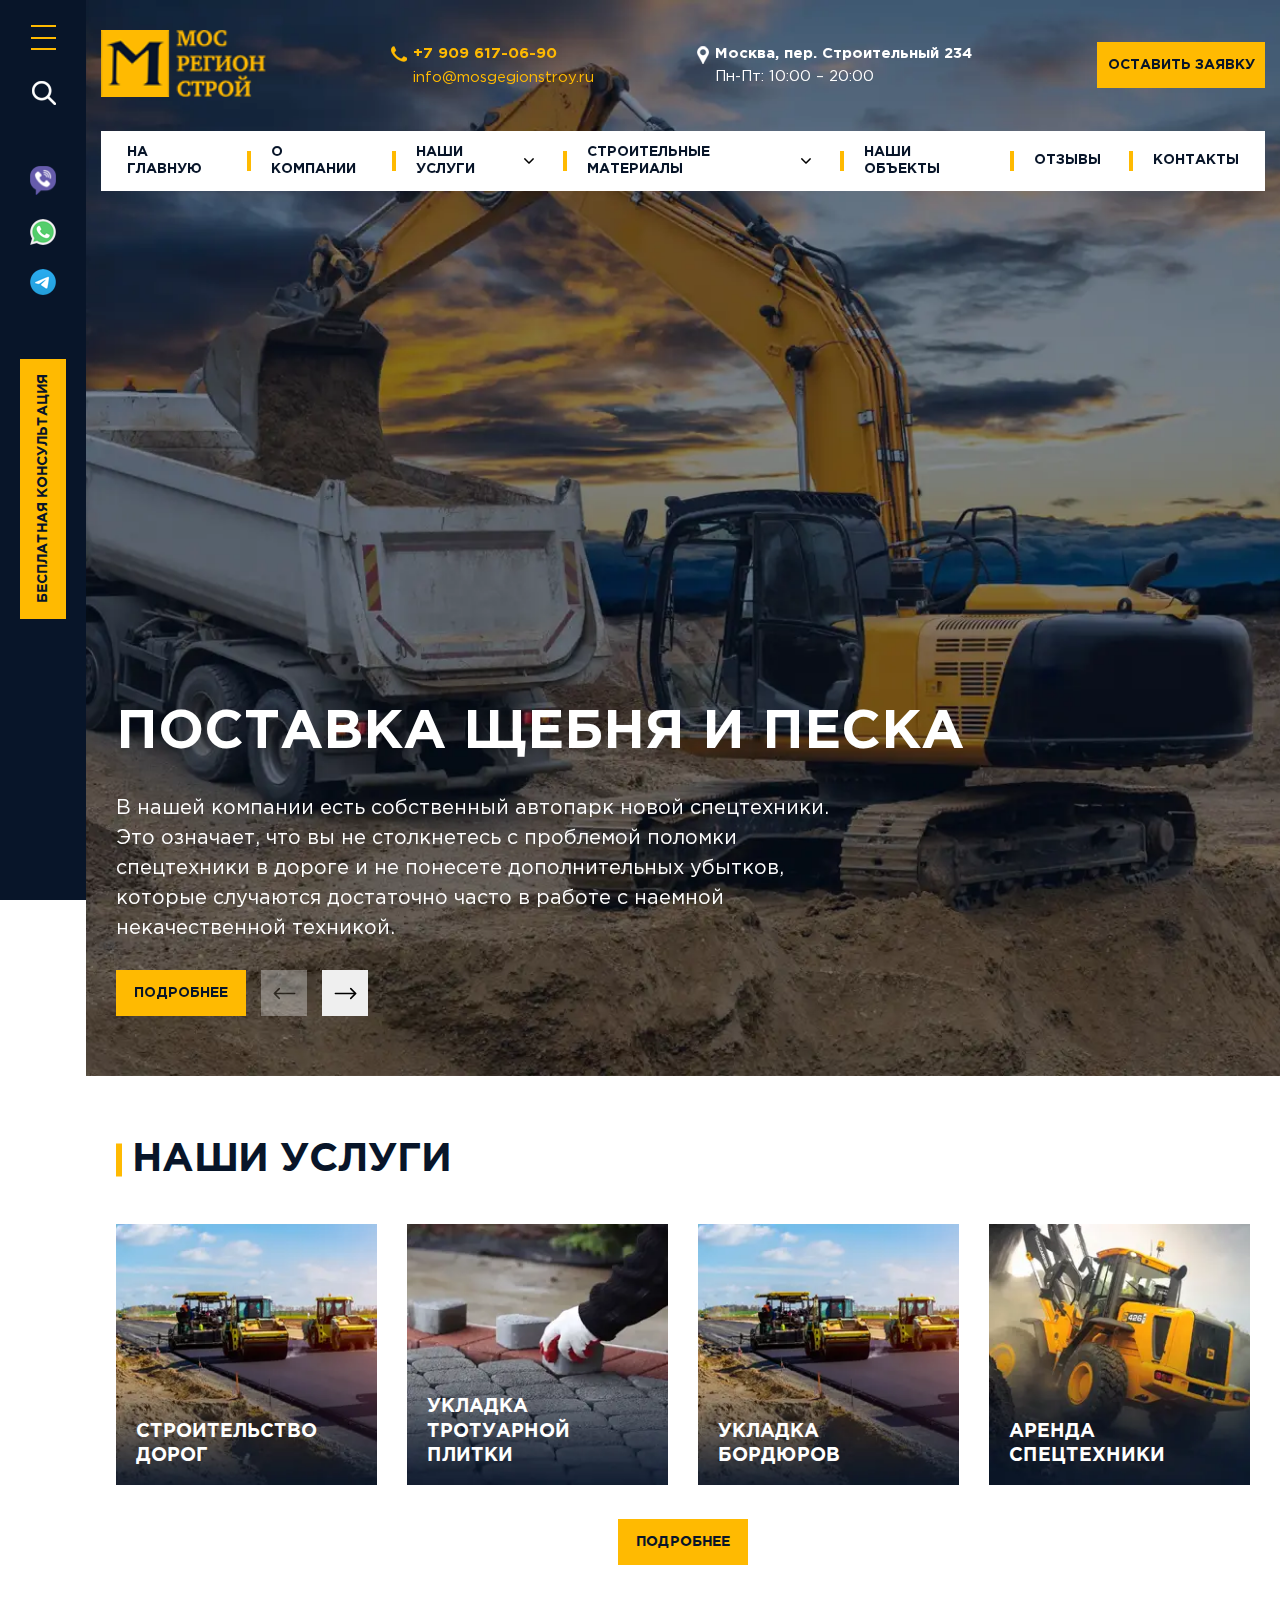
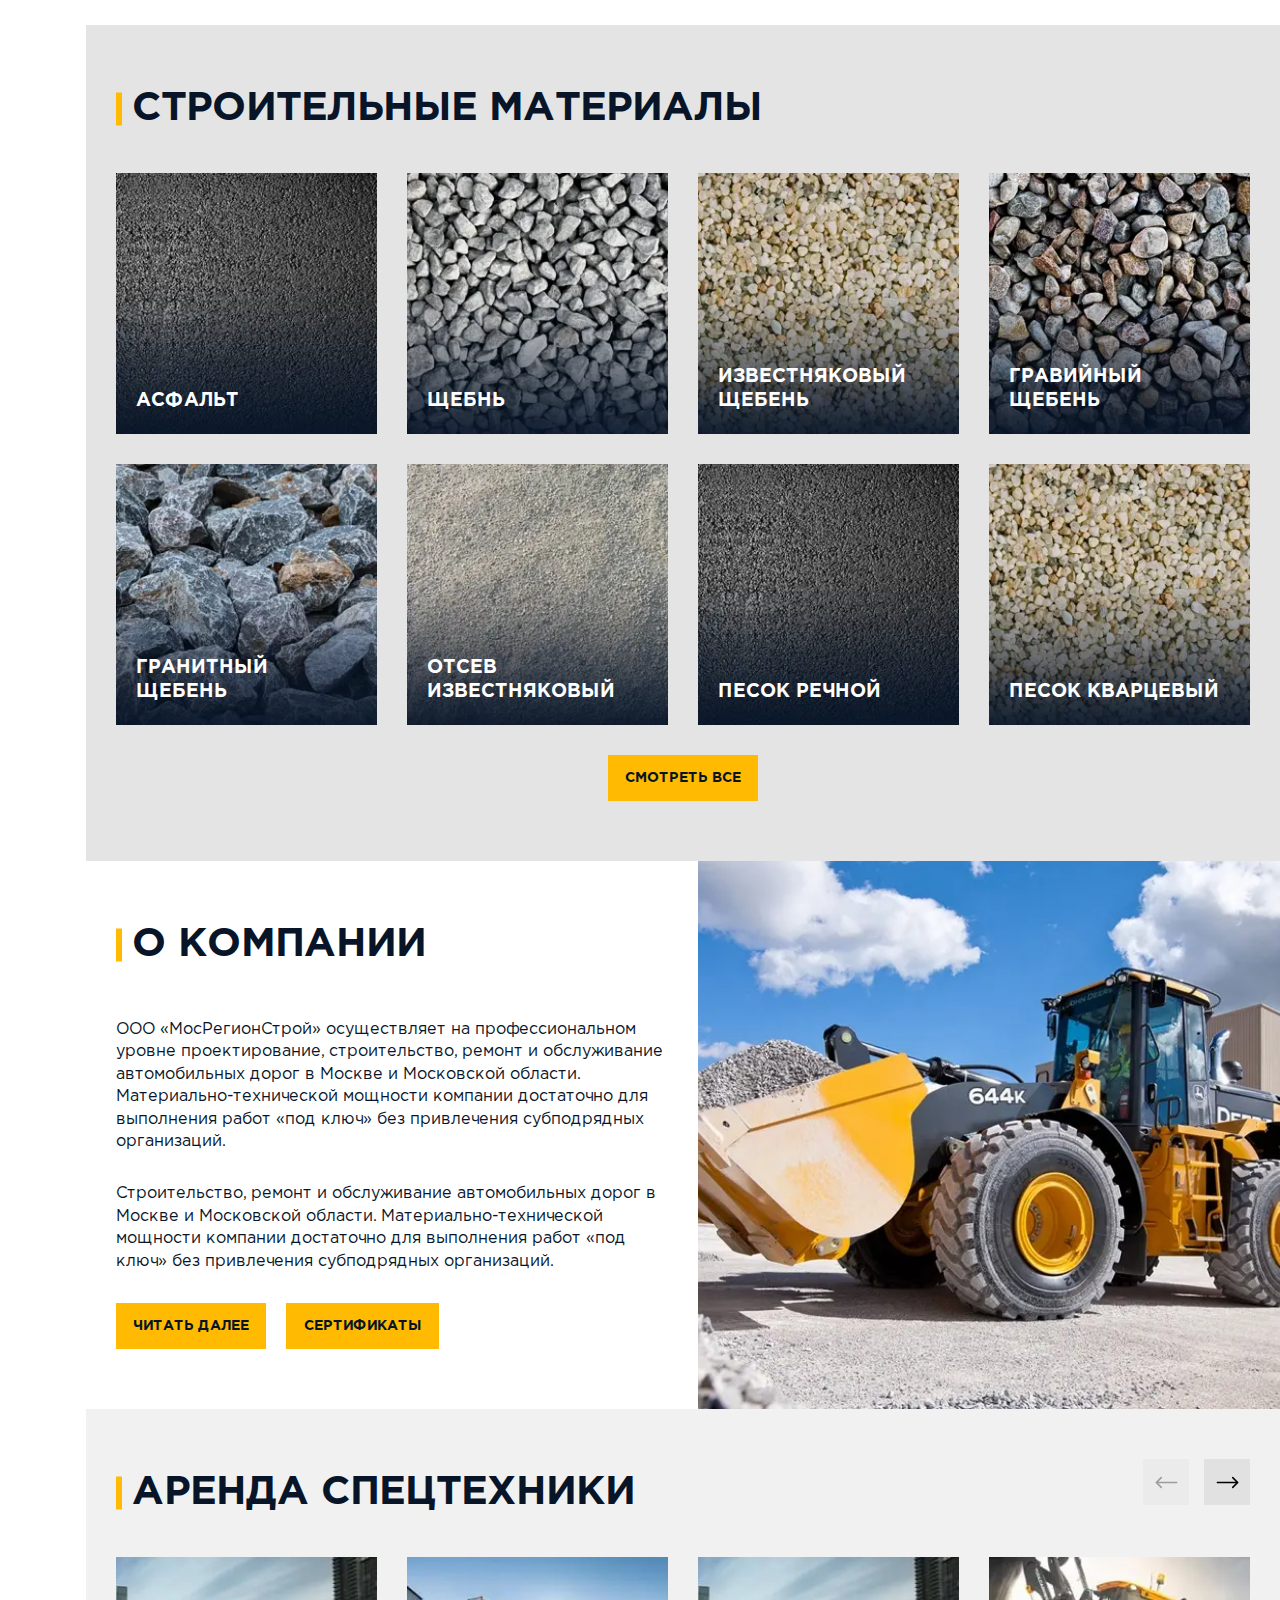
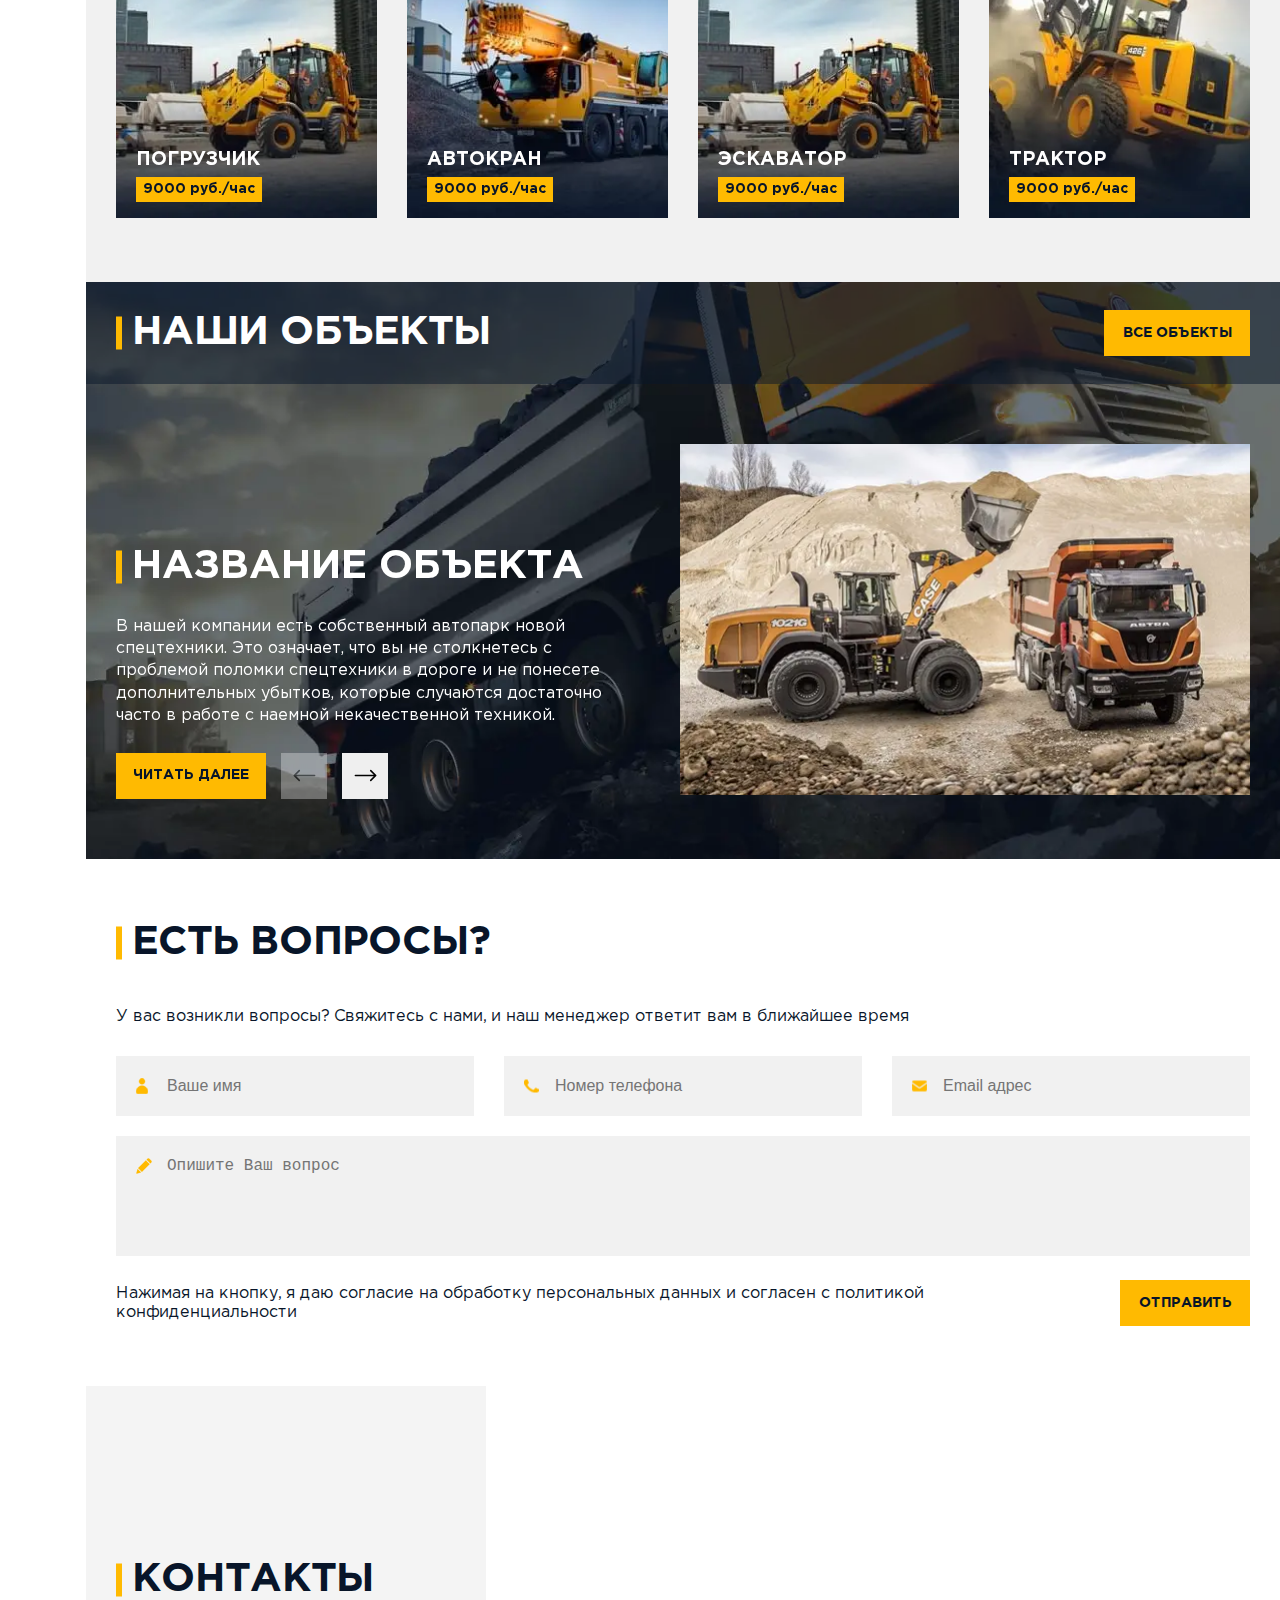
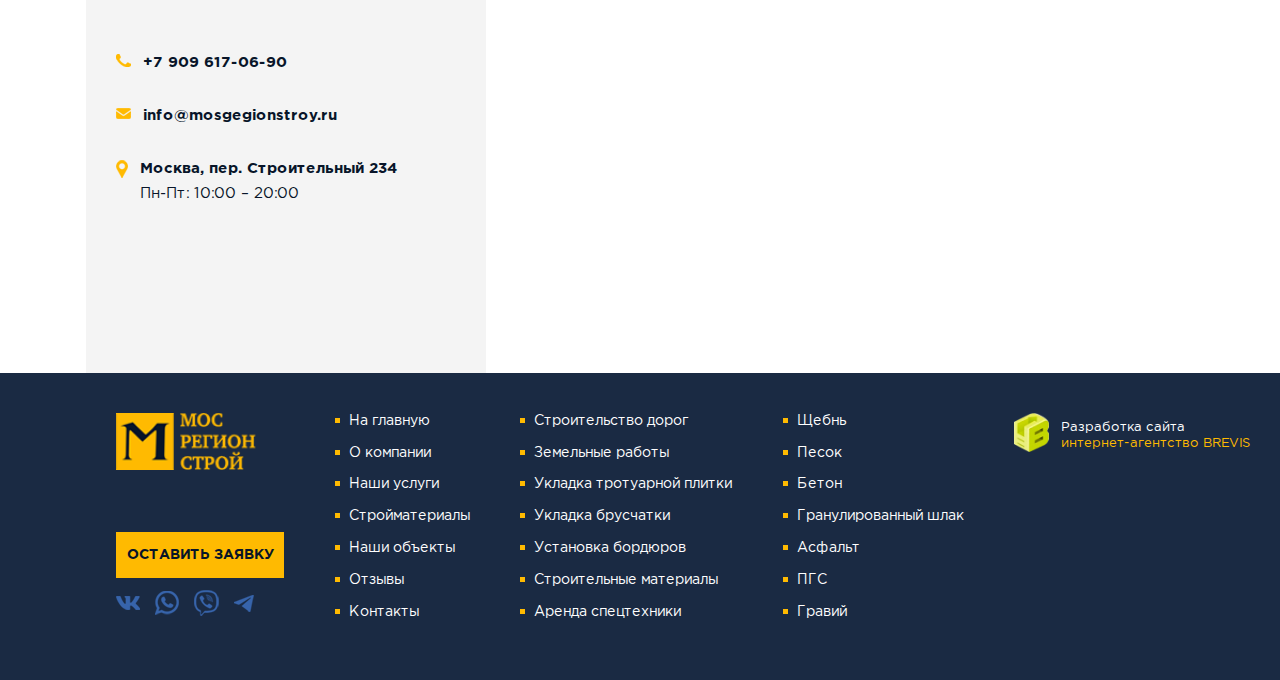
==== commit b5a5210d: "comment4" ====
--- a/index.html
+++ b/index.html
@@ -8,6 +8,7 @@
 	<link rel="stylesheet" href="css/libs.min.css">
 	<link rel="stylesheet" href="css/style.min.css">
 	<title>Главная</title>
+	<script src="https://api-maps.yandex.ru/2.1/?lang=ru_RU&apikey=9133eb49-3a97-4b2d-90be-6b80a97a5036" type="text/javascript"></script>
 </head>
 
 
@@ -53,12 +54,52 @@
                         <li class="header-bottom__item">
                             <div class="header-bottom__show">
                                 <span>Наши услуги</span>
-                                <svg xmlns="http://www.w3.org/2000/svg"
-                                     xmlns:xlink="http://www.w3.org/1999/xlink"
-                                     width="13px" height="9px"  viewBox="0 0 13 9">
-                                    <path fill-rule="evenodd"  fill="#081529"
-                                          d="M2.9644775,1.0860748 C2.9644775,1.0860748 7.9141846,6.0358887 7.9141846,6.0358887 C7.9141846,6.0358887 6.5,7.4496765 6.5,7.4496765 C6.5,7.4496765 1.5501709,2.5001678 1.5501709,2.5001678 C1.5501709,2.5001678 2.9644775,1.0860748 2.9644775,1.0860748 ZM10.035522,1.0860748 C10.035522,1.0860748 11.449707,2.5001678 11.449707,2.5001678 C11.449707,2.5001678 6.5,7.4496765 6.5,7.4496765 C6.5,7.4496765 5.0856934,6.0358887 5.0856934,6.0358887 C5.0856934,6.0358887 10.035522,1.0860748 10.035522,1.0860748 Z"/>
-                                </svg>
+                                <?xml version="1.0" encoding="iso-8859-1"?>
+                                <!-- Generator: Adobe Illustrator 16.0.0, SVG Export Plug-In . SVG Version: 6.00 Build 0)  -->
+                                <!DOCTYPE svg PUBLIC "-//W3C//DTD SVG 1.1//EN" "http://www.w3.org/Graphics/SVG/1.1/DTD/svg11.dtd">
+                                <svg version="1.1" id="Capa_1" xmlns="http://www.w3.org/2000/svg" xmlns:xlink="http://www.w3.org/1999/xlink" x="0px" y="0px"
+                                     width="307.053px" height="307.053px" viewBox="0 0 307.053 307.053" style="enable-background:new 0 0 307.053 307.053;"
+                                     xml:space="preserve">
+                                    <g>
+                                        <g id="_x34_86._Down">
+                                            <g>
+                                                <path d="M302.445,80.796l-11.101-11.103c-6.123-6.131-16.074-6.131-22.209,0L153.67,183.707L37.907,67.959
+                                                    c-6.134-6.13-16.08-6.13-22.209,0L4.597,79.06c-6.129,6.133-6.129,16.067,0,22.201l137.83,137.829
+                                                    c6.129,6.136,16.067,6.136,22.203,0l137.815-136.096C308.589,96.864,308.589,86.926,302.445,80.796z"/>
+                                            </g>
+                                        </g>
+                                    </g>
+                                                                        <g>
+                                    </g>
+                                                                        <g>
+                                    </g>
+                                                                        <g>
+                                    </g>
+                                                                        <g>
+                                    </g>
+                                                                        <g>
+                                    </g>
+                                                                        <g>
+                                    </g>
+                                                                        <g>
+                                    </g>
+                                                                        <g>
+                                    </g>
+                                                                        <g>
+                                    </g>
+                                                                        <g>
+                                    </g>
+                                                                        <g>
+                                    </g>
+                                                                        <g>
+                                    </g>
+                                                                        <g>
+                                    </g>
+                                                                        <g>
+                                    </g>
+                                                                        <g>
+                                    </g>
+                                    </svg>
                             </div>
                             <div class="header-bottom__hidden">
                                 <div class="header-bottom__hidden-list">
@@ -75,12 +116,49 @@
                         <li class="header-bottom__item">
                             <div class="header-bottom__show">
                                 <span>Строительные материалы</span>
-                                <svg xmlns="http://www.w3.org/2000/svg"
-                                     xmlns:xlink="http://www.w3.org/1999/xlink"
-                                     width="13px" height="9px"  viewBox="0 0 13 9">
-                                    <path fill-rule="evenodd"  fill="#081529"
-                                          d="M2.9644775,1.0860748 C2.9644775,1.0860748 7.9141846,6.0358887 7.9141846,6.0358887 C7.9141846,6.0358887 6.5,7.4496765 6.5,7.4496765 C6.5,7.4496765 1.5501709,2.5001678 1.5501709,2.5001678 C1.5501709,2.5001678 2.9644775,1.0860748 2.9644775,1.0860748 ZM10.035522,1.0860748 C10.035522,1.0860748 11.449707,2.5001678 11.449707,2.5001678 C11.449707,2.5001678 6.5,7.4496765 6.5,7.4496765 C6.5,7.4496765 5.0856934,6.0358887 5.0856934,6.0358887 C5.0856934,6.0358887 10.035522,1.0860748 10.035522,1.0860748 Z"/>
-                                </svg>
+                                <svg version="1.1" id="Capa_1" xmlns="http://www.w3.org/2000/svg" xmlns:xlink="http://www.w3.org/1999/xlink" x="0px" y="0px"
+                                     width="307.053px" height="307.053px" viewBox="0 0 307.053 307.053" style="enable-background:new 0 0 307.053 307.053;"
+                                     xml:space="preserve">
+                                    <g>
+                                        <g id="_x34_86._Down">
+                                            <g>
+                                                <path d="M302.445,80.796l-11.101-11.103c-6.123-6.131-16.074-6.131-22.209,0L153.67,183.707L37.907,67.959
+                                                    c-6.134-6.13-16.08-6.13-22.209,0L4.597,79.06c-6.129,6.133-6.129,16.067,0,22.201l137.83,137.829
+                                                    c6.129,6.136,16.067,6.136,22.203,0l137.815-136.096C308.589,96.864,308.589,86.926,302.445,80.796z"/>
+                                            </g>
+                                        </g>
+                                    </g>
+                                    <g>
+                                    </g>
+                                    <g>
+                                    </g>
+                                    <g>
+                                    </g>
+                                    <g>
+                                    </g>
+                                    <g>
+                                    </g>
+                                    <g>
+                                    </g>
+                                    <g>
+                                    </g>
+                                    <g>
+                                    </g>
+                                    <g>
+                                    </g>
+                                    <g>
+                                    </g>
+                                    <g>
+                                    </g>
+                                    <g>
+                                    </g>
+                                    <g>
+                                    </g>
+                                    <g>
+                                    </g>
+                                    <g>
+                                    </g>
+                                    </svg>
                             </div>
                             <div class="header-bottom__hidden">
                                 <div class="header-bottom__hidden-list">
@@ -421,17 +499,382 @@
 					<div class="about-right">
 						<div class="about-img">
 							<img src="img/about.webp" alt="">
-						</div>
+                            <img src="img/about_mob.webp" alt="">
+						</div>
+					</div>
+				</div>
+			</div>
+		</section>
+	    <section class="rent">
+            <div class="container">
+                <div class="rent-inner">
+                   <div class="rent-top">
+					   <h2 class="rent__title display2">Аренда спецтехники</h2>
+					   <div class="rent-slider__btns">
+						   <div class="rent-button__prev swiper-button-prev">
+							   <?xml version="1.0" ?><svg viewBox="0 0 32 32" xmlns="http://www.w3.org/2000/svg"><title/><g data-name="Layer 2" id="Layer_2"><path d="M22,9a1,1,0,0,0,0,1.42l4.6,4.6H3.06a1,1,0,1,0,0,2H26.58L22,21.59A1,1,0,0,0,22,23a1,1,0,0,0,1.41,0l6.36-6.36a.88.88,0,0,0,0-1.27L23.42,9A1,1,0,0,0,22,9Z"/></g></svg>
+						   </div>
+						   <div class="rent-button__next swiper-button-next">
+							   <?xml version="1.0" ?><svg viewBox="0 0 32 32" xmlns="http://www.w3.org/2000/svg"><title/><g data-name="Layer 2" id="Layer_2"><path d="M22,9a1,1,0,0,0,0,1.42l4.6,4.6H3.06a1,1,0,1,0,0,2H26.58L22,21.59A1,1,0,0,0,22,23a1,1,0,0,0,1.41,0l6.36-6.36a.88.88,0,0,0,0-1.27L23.42,9A1,1,0,0,0,22,9Z"/></g></svg>
+						   </div>
+					   </div>
+				   </div>
+                    <div class="rent-slider">
+						<div class="rent-swiper swiper mySwiper">
+							<div class="rent-swiper swiper-wrapper">
+								<div class="rent-slide swiper-slide">
+									<a class="services-card" href="">
+										<div class="services-card__img">
+											<img src="img/rent2.webp" alt="">
+										</div>
+										<div class="services-card__desc">
+											<div class="services-card__title">Погрузчик</div>
+											<div class="services-card__price">9000 руб./час</div>
+											<button class="services-card__btn">арендовать</button>
+										</div>
+										<div class="services-hover">
+											<div class="services-hover__title">Погрузчик</div>
+											<div class="services-hover__price">9000 руб./час</div>
+										</div>
+									</a>
+								</div>
+								<div class="rent-slide swiper-slide">
+									<a class="services-card" href="">
+										<div class="services-card__img">
+											<img src="img/rent3.webp" alt="">
+										</div>
+										<div class="services-card__desc">
+											<div class="services-card__title">Автокран</div>
+											<div class="services-card__price">9000 руб./час</div>
+											<button class="services-card__btn">арендовать</button>
+										</div>
+										<div class="services-hover">
+											<div class="services-hover__title">Автокран</div>
+											<div class="services-hover__price">9000 руб./час</div>
+										</div>
+									</a>
+								</div>
+								<div class="rent-slide swiper-slide">
+									<a class="services-card" href="">
+										<div class="services-card__img">
+											<img src="img/rent2.webp" alt="">
+										</div>
+										<div class="services-card__desc">
+											<div class="services-card__title">Эскаватор</div>
+											<div class="services-card__price">9000 руб./час</div>
+											<button class="services-card__btn">арендовать</button>
+										</div>
+										<div class="services-hover">
+											<div class="services-hover__title">Эскаватор</div>
+											<div class="services-hover__price">9000 руб./час</div>
+										</div>
+									</a>
+								</div>
+								<div class="rent-slide swiper-slide">
+									<a class="services-card" href="">
+										<div class="services-card__img">
+											<img src="img/rent.webp" alt="">
+										</div>
+										<div class="services-card__desc">
+											<div class="services-card__title">Трактор</div>
+											<div class="services-card__price">9000 руб./час</div>
+											<button class="services-card__btn">арендовать</button>
+										</div>
+										<div class="services-hover">
+											<div class="services-hover__title">Трактор</div>
+											<div class="services-hover__price">9000 руб./час</div>
+										</div>
+									</a>
+								</div>
+								<div class="rent-slide swiper-slide">
+									<a class="services-card" href="">
+										<div class="services-card__img">
+											<img src="img/rent2.webp" alt="">
+										</div>
+										<div class="services-card__desc">
+											<div class="services-card__title">Погрузчик</div>
+											<div class="services-card__price">9000 руб./час</div>
+											<button class="services-card__btn">арендовать</button>
+										</div>
+										<div class="services-hover">
+											<div class="services-hover__title">Погрузчик</div>
+											<div class="services-hover__price">9000 руб./час</div>
+										</div>
+									</a>
+								</div>
+								<div class="rent-slide swiper-slide">
+									<a class="services-card" href="">
+										<div class="services-card__img">
+											<img src="img/rent3.webp" alt="">
+										</div>
+										<div class="services-card__desc">
+											<div class="services-card__title">Автокран</div>
+											<div class="services-card__price">9000 руб./час</div>
+											<button class="services-card__btn">арендовать</button>
+										</div>
+										<div class="services-hover">
+											<div class="services-hover__title">Автокран</div>
+											<div class="services-hover__price">9000 руб./час</div>
+										</div>
+									</a>
+								</div>
+							</div>
+						</div>
+					</div>
+                </div>
+            </div>
+        </section>
+    	<section class="objects">
+			<div class="objects__inner">
+				<div class="objects-top">
+					<div class="container">
+						<div class="objects-top__wrapp">
+							<h2 class="objects-title display2">Наши объекты</h2>
+							<a class="objects-btn btn btn-yellow" href="">все объекты</a>
+						</div>
+					</div>
+				</div>
+				<div class="container">
+					<div class="objects-slider">
+						<div class="objects-swiper swiper mySwiper">
+							<div class="objects-wrapper swiper-wrapper">
+								<div class="objects-slide swiper-slide">
+									<div class="objects-slide__left">
+										<h2 class="objects-slide__title display2">НАЗВАНИЕ ОБЪЕКТА</h2>
+										<div class="objects-slide__desc">
+											<p>
+												В нашей компании есть собственный автопарк новой спецтехники.
+												Это означает, что вы не столкнетесь с проблемой поломки спецтехники в дороге и не понесете дополнительных убытков, которые случаются достаточно часто в работе с наемной некачественной техникой.
+											</p>
+										</div>
+										<a class="objects-slide__btn btn btn-yellow" href="">Читать Далее</a>
+									</div>
+									<div class="objects-slide__right">
+										<img src="img/objects.webp" alt="">
+									</div>
+								</div>
+								<div class="objects-slide swiper-slide">
+									<div class="objects-slide__left">
+										<h2 class="objects-slide__title display2">НАЗВАНИЕ ОБЪЕКТА</h2>
+										<div class="objects-slide__desc">
+											<p>
+												В нашей компании есть собственный автопарк новой спецтехники.
+												Это означает, что вы не столкнетесь с проблемой поломки спецтехники в дороге и не понесете дополнительных убытков, которые случаются достаточно часто в работе с наемной некачественной техникой.
+											</p>
+										</div>
+										<a class="objects-slide__btn btn btn-yellow" href="">Читать Далее</a>
+									</div>
+									<div class="objects-slide__right">
+										<img src="img/objects.webp" alt="">
+									</div>
+								</div>
+								<div class="objects-slide swiper-slide">
+									<div class="objects-slide__left">
+										<h2 class="objects-slide__title display2">НАЗВАНИЕ ОБЪЕКТА</h2>
+										<div class="objects-slide__desc">
+											<p>
+												В нашей компании есть собственный автопарк новой спецтехники.
+												Это означает, что вы не столкнетесь с проблемой поломки спецтехники в дороге и не понесете дополнительных убытков, которые случаются достаточно часто в работе с наемной некачественной техникой.
+											</p>
+										</div>
+										<a class="objects-slide__btn btn btn-yellow" href="">Читать Далее</a>
+									</div>
+									<div class="objects-slide__right">
+										<img src="img/objects.webp" alt="">
+									</div>
+								</div>
+								<div class="objects-slide swiper-slide">
+									<div class="objects-slide__left">
+										<h2 class="objects-slide__title display2">НАЗВАНИЕ ОБЪЕКТА</h2>
+										<div class="objects-slide__desc">
+											<p>
+												В нашей компании есть собственный автопарк новой спецтехники.
+												Это означает, что вы не столкнетесь с проблемой поломки спецтехники в дороге и не понесете дополнительных убытков, которые случаются достаточно часто в работе с наемной некачественной техникой.
+											</p>
+										</div>
+										<a class="objects-slide__btn btn btn-yellow" href="">Читать Далее</a>
+									</div>
+									<div class="objects-slide__right">
+										<img src="img/objects.webp" alt="">
+									</div>
+								</div>
+							</div>
+						</div>
+						<div class="objects-slide__btns">
+							<div class="objects-button__prev swiper-button-prev">
+								<?xml version="1.0" ?><svg viewBox="0 0 32 32" xmlns="http://www.w3.org/2000/svg"><title/><g data-name="Layer 2" id="Layer_2"><path d="M22,9a1,1,0,0,0,0,1.42l4.6,4.6H3.06a1,1,0,1,0,0,2H26.58L22,21.59A1,1,0,0,0,22,23a1,1,0,0,0,1.41,0l6.36-6.36a.88.88,0,0,0,0-1.27L23.42,9A1,1,0,0,0,22,9Z"/></g></svg>
+							</div>
+							<div class="objects-button__next swiper-button-next">
+								<?xml version="1.0" ?><svg viewBox="0 0 32 32" xmlns="http://www.w3.org/2000/svg"><title/><g data-name="Layer 2" id="Layer_2"><path d="M22,9a1,1,0,0,0,0,1.42l4.6,4.6H3.06a1,1,0,1,0,0,2H26.58L22,21.59A1,1,0,0,0,22,23a1,1,0,0,0,1.41,0l6.36-6.36a.88.88,0,0,0,0-1.27L23.42,9A1,1,0,0,0,22,9Z"/></g></svg>
+							</div>
+						</div>
+					</div>
+				</div>
+			</div>
+		</section>
+		<section class="connection">
+			<div class="container">
+				<div class="connection-inner">
+					<h2 class="connection-title display2">ЕСТЬ ВОПРОСЫ?</h2>
+					<div class="connection-subtitle">У вас возникли вопросы? Свяжитесь с нами, и наш менеджер ответит вам в ближайшее время</div>
+					<form class="connection-form form">
+						<div class="connection-form__grid">
+							<fieldset class="connection-form__group connection-form__group2 form-group">
+								<input type="text" placeholder="Ваше имя">
+								<img src="img/icon3.png" alt="">
+							</fieldset>
+							<fieldset class="connection-form__group form-group">
+								<input type="tel" placeholder="Номер телефона">
+								<img src="img/tel2.png" alt="">
+							</fieldset>
+							<fieldset class="connection-form__group form-group">
+								<input type="email" placeholder="Email адрес">
+								<img src="img/mail.png" alt="">
+							</fieldset>
+							<fieldset class="connection-form__group connection-form__group3 form-group">
+								<textarea class="connection-form__textarea" placeholder="Опишите Ваш вопрос"></textarea>
+								<img class="icon-textarea" src="img/icon4.png" alt="">
+							</fieldset>
+						</div>
+						<fieldset class="connection-form__group connection-form__flex form-group">
+							<div class="connection-form__info">Нажимая на кнопку, я даю согласие на обработку персональных данных и согласен с политикой конфиденциальности</div>
+							<a class="connection-form__btn btn btn-yellow" href="">отправить</a>
+						</fieldset>
+					</form>
+				</div>
+			</div>
+		</section>
+		<section class="contacts">
+			<div id="map" class="map"></div>
+			<div class="container">
+				<div class="contacts-inner">
+					<h2 class="contacts-title display2">КОНТАКТЫ</h2>
+					<div class="contacts-socials">
+						<a class="contacts-social" href="tel:+7 909 617-06-90">
+							<i>
+								<img src="img/tel2.png" alt="">
+							</i>
+							<span>+7 909 617-06-90</span>
+						</a>
+						<a class="contacts-social" href="">
+							<i>
+								<img src="img/mail.png" alt="">
+							</i>
+							<span>info@mosgegionstroy.ru</span>
+						</a>
+						<a class="contacts-social contacts-social2" href="">
+							<i>
+								<img src="img/location2.png" alt="">
+							</i>
+							<div class="contacts-social__location">
+								Москва, пер. Строительный 234
+								<span>Пн-Пт: 10:00 – 20:00</span>
+							</div>
+						</a>
 					</div>
 				</div>
 			</div>
 		</section>
 	</main>
-	<footer class="footer"></footer>
+	<footer class="footer">
+    <div class="container">
+        <div class="footer-inner">
+            <div class="footer-items">
+                <div class="footer-item">
+                    <a class="footer-logo" href="">
+                        <img src="img/logo.png" alt="">
+                    </a>
+                    <div class="footer-btns">
+                        <a class="footer-btn btn btn-yellow" href="">Оставить заявку</a>
+                        <div class="footer-socials">
+                            <a class="footer-social" href="">
+                                <img src="img/vk.png" alt="">
+                            </a>
+                            <a class="footer-social" href="">
+                                <img src="img/whatsapp2.png" alt="">
+                            </a>
+                            <a class="footer-social" href="">
+                                <img src="img/viber2.png" alt="">
+                            </a>
+                            <a class="footer-social" href="">
+                                <img src="img/telegram2.png" alt="">
+                            </a>
+                        </div>
+                    </div>
+                </div>
+                <div class="footer-item footer-item--delete2">
+                    <ul class="footer-list">
+                        <li><a href="">На главную</a></li>
+                        <li><a href="">О компании</a></li>
+                        <li><a href="">Наши услуги</a></li>
+                        <li><a href="">Стройматериалы</a></li>
+                        <li><a href="">Наши объекты</a></li>
+                        <li><a href="">Отзывы</a></li>
+                        <li><a href="">Контакты</a></li>
+                    </ul>
+                </div>
+                <div class="footer-item footer-item--delete2">
+                    <ul class="footer-list">
+                        <li><a href="">Строительство дорог</a></li>
+                        <li><a href="">Земельные работы</a></li>
+                        <li><a href="">Укладка тротуарной плитки</a></li>
+                        <li><a href="">Укладка брусчатки</a></li>
+                        <li><a href="">Установка бордюров</a></li>
+                        <li><a href="">Строительные материалы</a></li>
+                        <li><a href="">Аренда спецтехники</a></li>
+                    </ul>
+                </div>
+                <div class="footer-item footer-item--delete">
+                    <ul class="footer-list">
+                        <li><a href="">Щебнь</a></li>
+                        <li><a href="">Песок</a></li>
+                        <li><a href="">Бетон</a></li>
+                        <li><a href="">Гранулированный шлак</a></li>
+                        <li><a href="">Асфальт</a></li>
+                        <li><a href="">ПГС</a></li>
+                        <li><a href="">Гравий</a></li>
+                    </ul>
+                </div>
+                <div class="footer-item footer-item2">
+                    <div class="footer-brevis">
+                        <div class="footer-brevis__img">
+                            <img src="img/brevis.png" alt="">
+                        </div>
+                        <div class="footer-brevis__desc">
+                            Разработка сайта
+                            <a href="">интернет-агентство BREVIS</a>
+                        </div>
+                    </div>
+                    <button class="up btn-yellow">Наверх</button>
+                </div>
+            </div>
+        </div>
+    </div>
+</footer>
 
 	<script src="js/libs.min.js"></script>
 <script src="js/main.min.js"></script>
 
+	<script type="text/javascript">
+    ymaps.ready(init);
+
+    function init() {
+        var myMap = new ymaps.Map("map", {
+            center: [55.755819, 37.617644],
+            zoom: 15
+        });
+
+        var myPlacemark = new ymaps.Placemark([55.755819, 37.617644], null, {
+            iconLayout: 'default#image',
+            iconImageHref: "",
+            iconImageSize: [45, 60],
+            // iconImageOffset: [-15, -44]
+        });
+        myMap.geoObjects.add(myPlacemark);
+        myMap.behaviors.disable('scrollZoom');
+
+    }
+</script>
 </body>
 
 </html>
--- a/css/libs.min.css
+++ b/css/libs.min.css
@@ -1,2 +1,3 @@
 @font-face{font-family:"swiper-icons";src:url("data:application/font-woff;charset=utf-8;base64, [base64]//wADZ2x5ZgAAAywAAADMAAAD2MHtryVoZWFkAAABbAAAADAAAAA2E2+eoWhoZWEAAAGcAAAAHwAAACQC9gDzaG10eAAAAigAAAAZAAAArgJkABFsb2NhAAAC0AAAAFoAAABaFQAUGG1heHAAAAG8AAAAHwAAACAAcABAbmFtZQAAA/gAAAE5AAACXvFdBwlwb3N0AAAFNAAAAGIAAACE5s74hXjaY2BkYGAAYpf5Hu/j+W2+MnAzMYDAzaX6QjD6/4//Bxj5GA8AuRwMYGkAPywL13jaY2BkYGA88P8Agx4j+/8fQDYfA1AEBWgDAIB2BOoAeNpjYGRgYNBh4GdgYgABEMnIABJzYNADCQAACWgAsQB42mNgYfzCOIGBlYGB0YcxjYGBwR1Kf2WQZGhhYGBiYGVmgAFGBiQQkOaawtDAoMBQxXjg/wEGPcYDDA4wNUA2CCgwsAAAO4EL6gAAeNpj2M0gyAACqxgGNWBkZ2D4/wMA+xkDdgAAAHjaY2BgYGaAYBkGRgYQiAHyGMF8FgYHIM3DwMHABGQrMOgyWDLEM1T9/w8UBfEMgLzE////P/5//f/V/xv+r4eaAAeMbAxwIUYmIMHEgKYAYjUcsDAwsLKxc3BycfPw8jEQA/[base64]/uznmfPFBNODM2K7MTQ45YEAZqGP81AmGGcF3iPqOop0r1SPTaTbVkfUe4HXj97wYE+yNwWYxwWu4v1ugWHgo3S1XdZEVqWM7ET0cfnLGxWfkgR42o2PvWrDMBSFj/IHLaF0zKjRgdiVMwScNRAoWUoH78Y2icB/yIY09An6AH2Bdu/UB+yxopYshQiEvnvu0dURgDt8QeC8PDw7Fpji3fEA4z/PEJ6YOB5hKh4dj3EvXhxPqH/SKUY3rJ7srZ4FZnh1PMAtPhwP6fl2PMJMPDgeQ4rY8YT6Gzao0eAEA409DuggmTnFnOcSCiEiLMgxCiTI6Cq5DZUd3Qmp10vO0LaLTd2cjN4fOumlc7lUYbSQcZFkutRG7g6JKZKy0RmdLY680CDnEJ+UMkpFFe1RN7nxdVpXrC4aTtnaurOnYercZg2YVmLN/d/gczfEimrE/fs/bOuq29Zmn8tloORaXgZgGa78yO9/cnXm2BpaGvq25Dv9S4E9+5SIc9PqupJKhYFSSl47+Qcr1mYNAAAAeNptw0cKwkAAAMDZJA8Q7OUJvkLsPfZ6zFVERPy8qHh2YER+3i/BP83vIBLLySsoKimrqKqpa2hp6+jq6RsYGhmbmJqZSy0sraxtbO3sHRydnEMU4uR6yx7JJXveP7WrDycAAAAAAAH//wACeNpjYGRgYOABYhkgZgJCZgZNBkYGLQZtIJsFLMYAAAw3ALgAeNolizEKgDAQBCchRbC2sFER0YD6qVQiBCv/H9ezGI6Z5XBAw8CBK/m5iQQVauVbXLnOrMZv2oLdKFa8Pjuru2hJzGabmOSLzNMzvutpB3N42mNgZGBg4GKQYzBhYMxJLMlj4GBgAYow/P/PAJJhLM6sSoWKfWCAAwDAjgbRAAB42mNgYGBkAIIbCZo5IPrmUn0hGA0AO8EFTQAA");font-weight:400;font-style:normal}:root{--swiper-theme-color: #007aff}.swiper{margin-left:auto;margin-right:auto;position:relative;overflow:hidden;list-style:none;padding:0;z-index:1}.swiper-vertical>.swiper-wrapper{flex-direction:column}.swiper-wrapper{position:relative;width:100%;height:100%;z-index:1;display:flex;transition-property:transform;box-sizing:content-box}.swiper-android .swiper-slide,.swiper-wrapper{transform:translate3d(0px, 0, 0)}.swiper-pointer-events{touch-action:pan-y}.swiper-pointer-events.swiper-vertical{touch-action:pan-x}.swiper-slide{flex-shrink:0;width:100%;height:100%;position:relative;transition-property:transform}.swiper-slide-invisible-blank{visibility:hidden}.swiper-autoheight,.swiper-autoheight .swiper-slide{height:auto}.swiper-autoheight .swiper-wrapper{align-items:flex-start;transition-property:transform,height}.swiper-backface-hidden .swiper-slide{transform:translateZ(0);-webkit-backface-visibility:hidden;backface-visibility:hidden}.swiper-3d,.swiper-3d.swiper-css-mode .swiper-wrapper{perspective:1200px}.swiper-3d .swiper-wrapper,.swiper-3d .swiper-slide,.swiper-3d .swiper-slide-shadow,.swiper-3d .swiper-slide-shadow-left,.swiper-3d .swiper-slide-shadow-right,.swiper-3d .swiper-slide-shadow-top,.swiper-3d .swiper-slide-shadow-bottom,.swiper-3d .swiper-cube-shadow{transform-style:preserve-3d}.swiper-3d .swiper-slide-shadow,.swiper-3d .swiper-slide-shadow-left,.swiper-3d .swiper-slide-shadow-right,.swiper-3d .swiper-slide-shadow-top,.swiper-3d .swiper-slide-shadow-bottom{position:absolute;left:0;top:0;width:100%;height:100%;pointer-events:none;z-index:10}.swiper-3d .swiper-slide-shadow{background:rgba(0,0,0,.15)}.swiper-3d .swiper-slide-shadow-left{background-image:linear-gradient(to left, rgba(0, 0, 0, 0.5), rgba(0, 0, 0, 0))}.swiper-3d .swiper-slide-shadow-right{background-image:linear-gradient(to right, rgba(0, 0, 0, 0.5), rgba(0, 0, 0, 0))}.swiper-3d .swiper-slide-shadow-top{background-image:linear-gradient(to top, rgba(0, 0, 0, 0.5), rgba(0, 0, 0, 0))}.swiper-3d .swiper-slide-shadow-bottom{background-image:linear-gradient(to bottom, rgba(0, 0, 0, 0.5), rgba(0, 0, 0, 0))}.swiper-css-mode>.swiper-wrapper{overflow:auto;scrollbar-width:none;-ms-overflow-style:none}.swiper-css-mode>.swiper-wrapper::-webkit-scrollbar{display:none}.swiper-css-mode>.swiper-wrapper>.swiper-slide{scroll-snap-align:start start}.swiper-horizontal.swiper-css-mode>.swiper-wrapper{scroll-snap-type:x mandatory}.swiper-vertical.swiper-css-mode>.swiper-wrapper{scroll-snap-type:y mandatory}.swiper-centered>.swiper-wrapper::before{content:"";flex-shrink:0;order:9999}.swiper-centered.swiper-horizontal>.swiper-wrapper>.swiper-slide:first-child{margin-inline-start:var(--swiper-centered-offset-before)}.swiper-centered.swiper-horizontal>.swiper-wrapper::before{height:100%;min-height:1px;width:var(--swiper-centered-offset-after)}.swiper-centered.swiper-vertical>.swiper-wrapper>.swiper-slide:first-child{margin-block-start:var(--swiper-centered-offset-before)}.swiper-centered.swiper-vertical>.swiper-wrapper::before{width:100%;min-width:1px;height:var(--swiper-centered-offset-after)}.swiper-centered>.swiper-wrapper>.swiper-slide{scroll-snap-align:center center}.swiper-virtual .swiper-slide{-webkit-backface-visibility:hidden;transform:translateZ(0)}.swiper-virtual.swiper-css-mode .swiper-wrapper::after{content:"";position:absolute;left:0;top:0;pointer-events:none}.swiper-virtual.swiper-css-mode.swiper-horizontal .swiper-wrapper::after{height:1px;width:var(--swiper-virtual-size)}.swiper-virtual.swiper-css-mode.swiper-vertical .swiper-wrapper::after{width:1px;height:var(--swiper-virtual-size)}:root{--swiper-navigation-size: 44px}.swiper-button-prev,.swiper-button-next{position:absolute;top:50%;width:calc(var(--swiper-navigation-size)/44*27);height:var(--swiper-navigation-size);margin-top:calc(0px - var(--swiper-navigation-size)/2);z-index:10;cursor:pointer;display:flex;align-items:center;justify-content:center;color:var(--swiper-navigation-color, var(--swiper-theme-color))}.swiper-button-prev.swiper-button-disabled,.swiper-button-next.swiper-button-disabled{opacity:.35;cursor:auto;pointer-events:none}.swiper-button-prev.swiper-button-hidden,.swiper-button-next.swiper-button-hidden{opacity:0;cursor:auto;pointer-events:none}.swiper-navigation-disabled .swiper-button-prev,.swiper-navigation-disabled .swiper-button-next{display:none !important}.swiper-button-prev:after,.swiper-button-next:after{font-family:swiper-icons;font-size:var(--swiper-navigation-size);text-transform:none !important;letter-spacing:0;font-variant:initial;line-height:1}.swiper-button-prev,.swiper-rtl .swiper-button-next{left:10px;right:auto}.swiper-button-prev:after,.swiper-rtl .swiper-button-next:after{content:"prev"}.swiper-button-next,.swiper-rtl .swiper-button-prev{right:10px;left:auto}.swiper-button-next:after,.swiper-rtl .swiper-button-prev:after{content:"next"}.swiper-button-lock{display:none}.swiper-pagination{position:absolute;text-align:center;transition:300ms opacity;transform:translate3d(0, 0, 0);z-index:10}.swiper-pagination.swiper-pagination-hidden{opacity:0}.swiper-pagination-disabled>.swiper-pagination,.swiper-pagination.swiper-pagination-disabled{display:none !important}.swiper-pagination-fraction,.swiper-pagination-custom,.swiper-horizontal>.swiper-pagination-bullets,.swiper-pagination-bullets.swiper-pagination-horizontal{bottom:10px;left:0;width:100%}.swiper-pagination-bullets-dynamic{overflow:hidden;font-size:0}.swiper-pagination-bullets-dynamic .swiper-pagination-bullet{transform:scale(0.33);position:relative}.swiper-pagination-bullets-dynamic .swiper-pagination-bullet-active{transform:scale(1)}.swiper-pagination-bullets-dynamic .swiper-pagination-bullet-active-main{transform:scale(1)}.swiper-pagination-bullets-dynamic .swiper-pagination-bullet-active-prev{transform:scale(0.66)}.swiper-pagination-bullets-dynamic .swiper-pagination-bullet-active-prev-prev{transform:scale(0.33)}.swiper-pagination-bullets-dynamic .swiper-pagination-bullet-active-next{transform:scale(0.66)}.swiper-pagination-bullets-dynamic .swiper-pagination-bullet-active-next-next{transform:scale(0.33)}.swiper-pagination-bullet{width:var(--swiper-pagination-bullet-width, var(--swiper-pagination-bullet-size, 8px));height:var(--swiper-pagination-bullet-height, var(--swiper-pagination-bullet-size, 8px));display:inline-block;border-radius:50%;background:var(--swiper-pagination-bullet-inactive-color, #000);opacity:var(--swiper-pagination-bullet-inactive-opacity, 0.2)}button.swiper-pagination-bullet{border:none;margin:0;padding:0;box-shadow:none;-webkit-appearance:none;appearance:none}.swiper-pagination-clickable .swiper-pagination-bullet{cursor:pointer}.swiper-pagination-bullet:only-child{display:none !important}.swiper-pagination-bullet-active{opacity:var(--swiper-pagination-bullet-opacity, 1);background:var(--swiper-pagination-color, var(--swiper-theme-color))}.swiper-vertical>.swiper-pagination-bullets,.swiper-pagination-vertical.swiper-pagination-bullets{right:10px;top:50%;transform:translate3d(0px, -50%, 0)}.swiper-vertical>.swiper-pagination-bullets .swiper-pagination-bullet,.swiper-pagination-vertical.swiper-pagination-bullets .swiper-pagination-bullet{margin:var(--swiper-pagination-bullet-vertical-gap, 6px) 0;display:block}.swiper-vertical>.swiper-pagination-bullets.swiper-pagination-bullets-dynamic,.swiper-pagination-vertical.swiper-pagination-bullets.swiper-pagination-bullets-dynamic{top:50%;transform:translateY(-50%);width:8px}.swiper-vertical>.swiper-pagination-bullets.swiper-pagination-bullets-dynamic .swiper-pagination-bullet,.swiper-pagination-vertical.swiper-pagination-bullets.swiper-pagination-bullets-dynamic .swiper-pagination-bullet{display:inline-block;transition:200ms transform,200ms top}.swiper-horizontal>.swiper-pagination-bullets .swiper-pagination-bullet,.swiper-pagination-horizontal.swiper-pagination-bullets .swiper-pagination-bullet{margin:0 var(--swiper-pagination-bullet-horizontal-gap, 4px)}.swiper-horizontal>.swiper-pagination-bullets.swiper-pagination-bullets-dynamic,.swiper-pagination-horizontal.swiper-pagination-bullets.swiper-pagination-bullets-dynamic{left:50%;transform:translateX(-50%);white-space:nowrap}.swiper-horizontal>.swiper-pagination-bullets.swiper-pagination-bullets-dynamic .swiper-pagination-bullet,.swiper-pagination-horizontal.swiper-pagination-bullets.swiper-pagination-bullets-dynamic .swiper-pagination-bullet{transition:200ms transform,200ms left}.swiper-horizontal.swiper-rtl>.swiper-pagination-bullets-dynamic .swiper-pagination-bullet{transition:200ms transform,200ms right}.swiper-pagination-progressbar{background:rgba(0,0,0,.25);position:absolute}.swiper-pagination-progressbar .swiper-pagination-progressbar-fill{background:var(--swiper-pagination-color, var(--swiper-theme-color));position:absolute;left:0;top:0;width:100%;height:100%;transform:scale(0);transform-origin:left top}.swiper-rtl .swiper-pagination-progressbar .swiper-pagination-progressbar-fill{transform-origin:right top}.swiper-horizontal>.swiper-pagination-progressbar,.swiper-pagination-progressbar.swiper-pagination-horizontal,.swiper-vertical>.swiper-pagination-progressbar.swiper-pagination-progressbar-opposite,.swiper-pagination-progressbar.swiper-pagination-vertical.swiper-pagination-progressbar-opposite{width:100%;height:4px;left:0;top:0}.swiper-vertical>.swiper-pagination-progressbar,.swiper-pagination-progressbar.swiper-pagination-vertical,.swiper-horizontal>.swiper-pagination-progressbar.swiper-pagination-progressbar-opposite,.swiper-pagination-progressbar.swiper-pagination-horizontal.swiper-pagination-progressbar-opposite{width:4px;height:100%;left:0;top:0}.swiper-pagination-lock{display:none}.swiper-scrollbar{border-radius:10px;position:relative;-ms-touch-action:none;background:rgba(0,0,0,.1)}.swiper-scrollbar-disabled>.swiper-scrollbar,.swiper-scrollbar.swiper-scrollbar-disabled{display:none !important}.swiper-horizontal>.swiper-scrollbar,.swiper-scrollbar.swiper-scrollbar-horizontal{position:absolute;left:1%;bottom:3px;z-index:50;height:5px;width:98%}.swiper-vertical>.swiper-scrollbar,.swiper-scrollbar.swiper-scrollbar-vertical{position:absolute;right:3px;top:1%;z-index:50;width:5px;height:98%}.swiper-scrollbar-drag{height:100%;width:100%;position:relative;background:rgba(0,0,0,.5);border-radius:10px;left:0;top:0}.swiper-scrollbar-cursor-drag{cursor:move}.swiper-scrollbar-lock{display:none}.swiper-zoom-container{width:100%;height:100%;display:flex;justify-content:center;align-items:center;text-align:center}.swiper-zoom-container>img,.swiper-zoom-container>svg,.swiper-zoom-container>canvas{max-width:100%;max-height:100%;object-fit:contain}.swiper-slide-zoomed{cursor:move}.swiper-lazy-preloader{width:42px;height:42px;position:absolute;left:50%;top:50%;margin-left:-21px;margin-top:-21px;z-index:10;transform-origin:50%;box-sizing:border-box;border:4px solid var(--swiper-preloader-color, var(--swiper-theme-color));border-radius:50%;border-top-color:rgba(0,0,0,0)}.swiper:not(.swiper-watch-progress) .swiper-lazy-preloader,.swiper-watch-progress .swiper-slide-visible .swiper-lazy-preloader{animation:swiper-preloader-spin 1s infinite linear}.swiper-lazy-preloader-white{--swiper-preloader-color: #fff}.swiper-lazy-preloader-black{--swiper-preloader-color: #000}@keyframes swiper-preloader-spin{0%{transform:rotate(0deg)}100%{transform:rotate(360deg)}}.swiper .swiper-notification{position:absolute;left:0;top:0;pointer-events:none;opacity:0;z-index:-1000}.swiper-free-mode>.swiper-wrapper{transition-timing-function:ease-out;margin:0 auto}.swiper-grid>.swiper-wrapper{flex-wrap:wrap}.swiper-grid-column>.swiper-wrapper{flex-wrap:wrap;flex-direction:column}.swiper-fade.swiper-free-mode .swiper-slide{transition-timing-function:ease-out}.swiper-fade .swiper-slide{pointer-events:none;transition-property:opacity}.swiper-fade .swiper-slide .swiper-slide{pointer-events:none}.swiper-fade .swiper-slide-active,.swiper-fade .swiper-slide-active .swiper-slide-active{pointer-events:auto}.swiper-cube{overflow:visible}.swiper-cube .swiper-slide{pointer-events:none;-webkit-backface-visibility:hidden;backface-visibility:hidden;z-index:1;visibility:hidden;transform-origin:0 0;width:100%;height:100%}.swiper-cube .swiper-slide .swiper-slide{pointer-events:none}.swiper-cube.swiper-rtl .swiper-slide{transform-origin:100% 0}.swiper-cube .swiper-slide-active,.swiper-cube .swiper-slide-active .swiper-slide-active{pointer-events:auto}.swiper-cube .swiper-slide-active,.swiper-cube .swiper-slide-next,.swiper-cube .swiper-slide-prev,.swiper-cube .swiper-slide-next+.swiper-slide{pointer-events:auto;visibility:visible}.swiper-cube .swiper-slide-shadow-top,.swiper-cube .swiper-slide-shadow-bottom,.swiper-cube .swiper-slide-shadow-left,.swiper-cube .swiper-slide-shadow-right{z-index:0;-webkit-backface-visibility:hidden;backface-visibility:hidden}.swiper-cube .swiper-cube-shadow{position:absolute;left:0;bottom:0px;width:100%;height:100%;opacity:.6;z-index:0}.swiper-cube .swiper-cube-shadow:before{content:"";background:#000;position:absolute;left:0;top:0;bottom:0;right:0;filter:blur(50px)}.swiper-flip{overflow:visible}.swiper-flip .swiper-slide{pointer-events:none;-webkit-backface-visibility:hidden;backface-visibility:hidden;z-index:1}.swiper-flip .swiper-slide .swiper-slide{pointer-events:none}.swiper-flip .swiper-slide-active,.swiper-flip .swiper-slide-active .swiper-slide-active{pointer-events:auto}.swiper-flip .swiper-slide-shadow-top,.swiper-flip .swiper-slide-shadow-bottom,.swiper-flip .swiper-slide-shadow-left,.swiper-flip .swiper-slide-shadow-right{z-index:0;-webkit-backface-visibility:hidden;backface-visibility:hidden}.swiper-creative .swiper-slide{-webkit-backface-visibility:hidden;backface-visibility:hidden;overflow:hidden;transition-property:transform,opacity,height}.swiper-cards{overflow:visible}.swiper-cards .swiper-slide{transform-origin:center bottom;-webkit-backface-visibility:hidden;backface-visibility:hidden;overflow:hidden}
+.nice-select{-webkit-tap-highlight-color:rgba(0,0,0,0);background-color:#fff;border-radius:5px;border:solid 1px #e8e8e8;-webkit-box-sizing:border-box;box-sizing:border-box;cursor:pointer;display:block;float:left;font-family:inherit;font-size:14px;font-weight:normal;height:42px;line-height:40px;outline:none;padding-left:18px;padding-right:30px;position:relative;text-align:left !important;-webkit-transition:all .2s ease-in-out;transition:all .2s ease-in-out;-webkit-user-select:none;-moz-user-select:none;-ms-user-select:none;user-select:none;white-space:nowrap;width:auto;background:#fff !important;padding:0 10px;font-size:13px;color:#212121;height:22px;line-height:22px;background:#fff !important;border:1px solid #e0e0e0;width:142px;font-weight:300}.ncatlist .ncatfilterselect .nice-select,.cartselect.nice-select{width:100%}.shoplist .shoplist-menu .nice-select{width:380px;height:52px;border:1px solid #e0e0e0;border-radius:3px;line-height:52px;padding:0 15px;color:#ccc}.shoplist .shoplist-menu .nice-select:after{background:url(../images/seldropblack.png) no-repeat;content:"";position:absolute;z-index:1;right:15px;top:50%;width:13px;height:13px;display:block;margin-top:-7px;-webkit-transform:rotate(0deg);transform:rotate(0deg)}.shoplist .shoplist-menu .nice-select.open:after{-webkit-transform:rotate(-180deg);transform:rotate(-180deg)}.nice-select:hover{border-color:#dbdbdb}.nice-select:active,.nice-select.open,.nice-select:focus{border-color:#999}.nice-select:after{content:"";position:absolute;z-index:7;top:2px;right:10px;width:8px;height:16px;cursor:pointer;-webkit-transform:rotate(-90deg);transform:rotate(-90deg);-webkit-transition:all .3s;transition:all .3s;background-size:4px auto}.nice-select.open:after{-webkit-transform:rotate(-270deg);transform:rotate(-270deg)}.nice-select.open .list{opacity:1;pointer-events:auto;-webkit-transform:scale(1) translateY(0);transform:scale(1) translateY(0)}.nice-select.disabled{border-color:#ededed;color:#999;pointer-events:none}.nice-select.disabled:after{border-color:#ccc}.nice-select.wide{width:100%}.nice-select.wide .list{left:0 !important;right:0 !important}.nice-select.right{float:right}.nice-select.right .list{left:auto;right:0}.nice-select.small{font-size:12px;height:36px;line-height:34px}.nice-select.small:after{height:4px;width:4px}.nice-select.small .option{line-height:34px;min-height:34px}.nice-select .list{background-color:#fff;border-radius:5px;-webkit-box-shadow:0 0 0 1px rgba(68,68,68,.11);box-shadow:0 0 0 1px rgba(68,68,68,.11);-webkit-box-sizing:border-box;box-sizing:border-box;margin-top:4px;opacity:0;overflow:hidden;padding:0;pointer-events:none;position:absolute;top:100%;left:0;width:100%;-webkit-transition:all .2s cubic-bezier(0.5, 0, 0, 1.25),opacity .15s ease-out;transition:all .2s cubic-bezier(0.5, 0, 0, 1.25),opacity .15s ease-out;z-index:9}.nice-select .option{cursor:pointer;font-weight:400;list-style:none;outline:none;padding-left:18px;padding-right:29px;padding:6px 10px;font-size:12px;line-height:1;border-top:1px dotted #e0e0e0;text-align:left;-webkit-transition:all .2s;transition:all .2s}.nice-select .option:hover,.nice-select .option.focus,.nice-select .option.selected.focus{background-color:#f6f6f6}.nice-select .option.selected{font-weight:bold;width:100%}.nice-select .option.disabled{background-color:rgba(0,0,0,0);cursor:default}.no-csspointerevents .nice-select .list{display:none}.no-csspointerevents .nice-select.open .list{display:block}.cartFormBuy .nice-select,.cartFormBuy .cartselect{height:40px;line-height:40px;margin-bottom:30px}.cartFormBuy .nice-select:after{top:12px}.cartwrap .cartFormWrap .cartFormBuy .tabcart .cartselect.mt20 .nice-select{height:40px;line-height:40px;margin-bottom:30px}.cartwrap .cartFormWrap .cartFormBuy .tabcart .cartselect.mt20 .nice-select:after{top:12px}
 /*# sourceMappingURL=../sourcemaps/libs.min.css.map */
--- a/css/style.min.css
+++ b/css/style.min.css
@@ -1,2 +1,2 @@
-*,::after,::before{-webkit-box-sizing:inherit;box-sizing:inherit}*{-webkit-box-sizing:border-box;box-sizing:border-box}a,body,div,form,h1,h2,h3,h4,h5,label,li,p,ul{margin:0;padding:0;border:0;text-decoration:none;line-height:1;-webkit-box-sizing:border-box;box-sizing:border-box}button,input,input:active,input[type=checkbox]:focus,input[type=file]:focus,input[type=radio]:focus,input[type=text]:focus,textarea{outline:0!important}button{font-family:"Gotham Pro";border:none;cursor:pointer;display:-webkit-box;display:-ms-flexbox;display:flex;-webkit-box-pack:center;-ms-flex-pack:center;justify-content:center;-webkit-box-align:center;-ms-flex-align:center;align-items:center;-webkit-transition:.5s;-o-transition:.5s;transition:.5s}html{height:100%;scroll-behavior:smooth;-webkit-box-sizing:border-box;box-sizing:border-box}body{font-family:"Gotham Pro",sans-serif;font-weight:400;height:100%;overflow-x:hidden;background:#fff}.fixed-body{overflow:hidden}h1,h2,h3,h4,h5,h6,img,p{margin:0;padding:0;height:auto;-o-object-fit:cover;object-fit:cover}a{color:inherit;text-decoration:none;-webkit-transition:.5s;-o-transition:.5s;transition:.5s}li,ul{margin:0;padding:0;list-style:none}.container{margin:0 auto;padding:0 30px;max-width:1260px}@media screen and (max-width:991px){.container{padding:0 25px}}@media screen and (max-width:575px){.container{padding:0 15px}}@font-face{font-family:"Gotham Pro";font-weight:400;src:url(../fonts/GothamPro.woff) format("woff")}@font-face{font-family:"Gotham Pro";font-weight:400;src:url(../fonts/GothamPro.woff2) format("woff2")}@font-face{font-family:"Gotham Pro";font-weight:500;src:url(../fonts/GothamPro-Medium.woff) format("woff")}@font-face{font-family:"Gotham Pro";font-weight:500;src:url(../fonts/GothamPro-Medium.woff2) format("woff2")}@font-face{font-family:"Gotham Pro";font-weight:700;src:url(../fonts/GothamPro-Bold.woff) format("woff")}@font-face{font-family:"Gotham Pro";font-weight:700;src:url(../fonts/GothamPro-Bold.woff2) format("woff2")}.header{position:absolute;z-index:3;top:0;left:0;width:100%;padding-left:86px}.header__wrapp .container{padding:0}.header-top{padding:30px 15px}.header-top__inner{display:-webkit-box;display:-ms-flexbox;display:flex;-webkit-box-pack:justify;-ms-flex-pack:justify;justify-content:space-between;-webkit-box-align:center;-ms-flex-align:center;align-items:center}.header-top__left,.header-top__right{display:-webkit-box;display:-ms-flexbox;display:flex;-webkit-box-align:center;-ms-flex-align:center;align-items:center}.header-top__logo{width:165px}.header-top__logo img{width:100%}.header-top__connection{margin-left:125px}.header-top__tel{display:-webkit-box;display:-ms-flexbox;display:flex;-webkit-box-align:center;-ms-flex-align:center;align-items:center}.header-top__tel:hover span{color:#c9a028}.header-top__tel img{width:16px}.header-top__tel span{font-size:15px;line-height:105%;font-weight:700;text-transform:uppercase;color:#ffba01;margin-left:6px}.header-top__mail{font-size:15px;line-height:105%;color:#ffba01;padding-left:22px;margin-top:8px;display:block}.header-top__mail:hover{color:#c9a028}.header-top__location{display:-webkit-box;display:-ms-flexbox;display:flex}.header-top__location-img{width:12px}.header-top__location-img img{width:100%}.header-top__location-desc{margin-left:6px}.header-top__location-desc span:nth-child(1){font-size:15px;line-height:105%;font-weight:700;color:#fff;display:block}.header-top__location-desc span:nth-child(2){font-size:15px;line-height:105%;color:#fff;margin-top:8px;display:block}.header-top__btn{width:168px;height:46px;margin-left:125px}.header-bottom{padding:0 15px}.header-bottom__list{width:100%;display:-webkit-box;display:-ms-flexbox;display:flex;-webkit-box-pack:justify;-ms-flex-pack:justify;justify-content:space-between;-webkit-box-align:center;-ms-flex-align:center;align-items:center;height:60px;background-color:#fff}.header-bottom__list li{height:100%}.header-bottom__link2 a:after{display:none}.header-bottom__link a{height:100%;display:-webkit-box;display:-ms-flexbox;display:flex;-webkit-box-pack:center;-ms-flex-pack:center;justify-content:center;-webkit-box-align:center;-ms-flex-align:center;align-items:center;padding:0 26px;font-size:14px;line-height:120%;font-weight:700;text-transform:uppercase;color:#081529;position:relative}.header-bottom__link a:after{content:"";position:absolute;top:50%;right:-6px;-webkit-transform:translate(0,-50%);-ms-transform:translate(0,-50%);transform:translate(0,-50%);width:4px;height:20px;background-color:#ffba01}.header-bottom__link a:hover{background-color:#1a2a43;color:#ffba01}.header-bottom__link a:hover:after{z-index:-1}.header-bottom__item{position:relative}.header-bottom__item--active .header-bottom__show{background-color:#1a2a43}.header-bottom__item--active .header-bottom__show span{color:#ffba01}.header-bottom__item--active .header-bottom__show svg path{fill:#ffba01}.header-bottom__item--active .header-bottom__show:after{z-index:-1}.header-bottom__item--active .header-bottom__hidden{display:block}.header-bottom__show{height:100%;padding:0 26px;display:-webkit-box;display:-ms-flexbox;display:flex;-webkit-box-pack:center;-ms-flex-pack:center;justify-content:center;-webkit-box-align:center;-ms-flex-align:center;align-items:center;cursor:pointer;-webkit-transition:.3s;-o-transition:.3s;transition:.3s;position:relative}.header-bottom__show:after{content:"";position:absolute;top:50%;right:-6px;-webkit-transform:translate(0,-50%);-ms-transform:translate(0,-50%);transform:translate(0,-50%);width:4px;height:20px;background-color:#ffba01}.header-bottom__show:hover{background-color:#1a2a43}.header-bottom__show:hover:after{z-index:-1}.header-bottom__show:hover span{color:#ffba01}.header-bottom__show:hover svg path{fill:#ffba01}.header-bottom__show svg{-ms-flex-negative:0;flex-shrink:0}.header-bottom__show span{font-size:14px;line-height:120%;font-weight:700;text-transform:uppercase;color:#081529;margin-right:6px}.header-bottom__hidden{position:absolute;z-index:3;top:100%;left:0;background-color:#040d1b;padding:30px 20px;width:100%;min-width:265px;display:none;-webkit-transition:.3s;-o-transition:.3s;transition:.3s}.header-bottom__hidden-list a{display:block;font-size:14px;line-height:120%;color:#fff;padding-left:17px;position:relative}.header-bottom__hidden-list a:after{content:"";position:absolute;top:50%;left:0;-webkit-transform:translate(0,-50%);-ms-transform:translate(0,-50%);transform:translate(0,-50%);width:5px;height:5px;background-color:#ffba01}.header-bottom__hidden-list a:not(:first-child){margin-top:15px}.header-bottom__hidden-list a:hover{color:#ffba01}.header-mob{padding:25px 0 0;display:none}.header-mob__inner{display:-webkit-box;display:-ms-flexbox;display:flex;-webkit-box-pack:justify;-ms-flex-pack:justify;justify-content:space-between;-webkit-box-align:center;-ms-flex-align:center;align-items:center}.header-mob__logo{width:130px}.header-mob__logo img{width:100%}.header-mob__burger{width:25px;height:25px;position:relative;z-index:10;cursor:pointer}.header-mob__burger span{position:absolute;left:0;width:100%;height:2px;background:#fff;-webkit-transition:.5s;-o-transition:.5s;transition:.5s}.header-mob__burger span:nth-child(1){top:0}.header-mob__burger span:nth-child(2){top:50%;-webkit-transform:translate(0,-50%);-ms-transform:translate(0,-50%);transform:translate(0,-50%)}.header-mob__burger span:nth-child(3){bottom:0}.header-mob__burger--active span:nth-child(1){top:11px;-webkit-transform:rotate(-45deg);-ms-transform:rotate(-45deg);transform:rotate(-45deg)}.header-mob__burger--active span:nth-child(2){display:none}.header-mob__burger--active span:nth-child(3){bottom:12px;-webkit-transform:rotate(45deg);-ms-transform:rotate(45deg);transform:rotate(45deg)}@media screen and (max-width:1380px){.header-bottom__list{-webkit-box-pack:start;-ms-flex-pack:start;justify-content:start}.header-bottom__link a{font-size:13px;padding:0 10px}.header-bottom__link a:after{right:-2px;width:2px}.header-bottom__show{padding:0 10px}.header-bottom__show:after{right:-2px;width:2px}.header-bottom__show span{font-size:13px}}@media screen and (max-width:1200px){.header-top__logo{width:130px}.header-top__btn,.header-top__connection{margin-left:25px}}@media screen and (max-width:1100px){.header-bottom__link a{font-size:12px;padding:0 7px}.header-bottom__show{padding:0 7px}.header-bottom__show span{font-size:12px}}@media screen and (max-width:991px){.header__wrapp{position:fixed;top:0;right:-105%;width:400px;height:100vh;background-color:#081529;padding:75px 20px 60px;-webkit-transition:.5s;-o-transition:.5s;transition:.5s;overflow-y:auto}.header__wrapp::-webkit-scrollbar{width:3px}.header__wrapp::-webkit-scrollbar-track{background:#081529;border-radius:3px}.header__wrapp::-webkit-scrollbar-thumb{background:#fff;border-radius:3px}.header__wrapp--active{right:0}.header-top,.header__wrapp .container{padding:0}.header-top__inner{-webkit-box-orient:vertical;-webkit-box-direction:normal;-ms-flex-direction:column;flex-direction:column;-webkit-box-align:start;-ms-flex-align:start;align-items:start;margin-top:40px}.header-top__left{display:block;-webkit-box-align:start;-ms-flex-align:start;align-items:start;margin-top:25px}.header-top__right{-webkit-box-orient:vertical;-webkit-box-direction:normal;-ms-flex-direction:column;flex-direction:column;-webkit-box-align:start;-ms-flex-align:start;align-items:start;-webkit-box-ordinal-group:0;-ms-flex-order:-1;order:-1}.header-top__logo{display:none}.header-top__connection{margin:0}.header-top__btn{position:absolute;top:30px;left:0}.header-bottom{background:rgba(0,0,0,0);margin-top:40px}.header-bottom__list{-webkit-box-orient:vertical;-webkit-box-direction:normal;-ms-flex-direction:column;flex-direction:column;-webkit-box-align:start;-ms-flex-align:start;align-items:start;height:100%;background:rgba(0,0,0,0)}.header-bottom__list li:not(:first-child){margin-top:25px}.header-bottom__link a{-webkit-box-align:start;-ms-flex-align:start;align-items:start;color:#fff;padding:0}.header-bottom__link a:after{display:none}.header-bottom__link a:hover{background:rgba(0,0,0,0)}.header-bottom__item{width:100%}.header-bottom__item--active .header-bottom__show{background:rgba(0,0,0,0)}.header-bottom__show{-webkit-box-pack:start;-ms-flex-pack:start;justify-content:start;padding:0}.header-bottom__show svg path{fill:#fff}.header-bottom__show span{color:#fff}.header-bottom__show:after{display:none}.header-bottom__show:hover{background:rgba(0,0,0,0)}.header-bottom__hidden{position:static;min-width:100%;width:calc(100% + 40px);margin-left:-20px}.header-mob{display:block}}@media screen and (max-width:575px){.header{padding-left:66px}.header__wrapp{width:100%}}@media screen and (max-width:399px){.header{padding-left:0}}.content{padding-left:86px}.sidebar{position:fixed;z-index:4;top:0;left:0;width:86px;height:100vh;background-color:#081529;padding:25px 10px;overflow-y:auto}.sidebar::-webkit-scrollbar{width:0}.sidebar::-webkit-scrollbar-track{background:#081529;border-radius:3px}.sidebar::-webkit-scrollbar-thumb{background:#fff;border-radius:3px}.sidebar--active{z-index:2}.sidebar-burger{width:25px;height:25px;position:relative;z-index:10;cursor:pointer;margin:0 auto}.sidebar-burger span{position:absolute;left:0;width:100%;height:2px;background:#fff;-webkit-transition:.5s;-o-transition:.5s;transition:.5s}.sidebar-burger span:nth-child(1){top:0}.sidebar-burger span:nth-child(2){top:50%;-webkit-transform:translate(0,-50%);-ms-transform:translate(0,-50%);transform:translate(0,-50%)}.sidebar-burger span:nth-child(3){bottom:0}.sidebar-burger--active span:nth-child(1){top:11px;-webkit-transform:rotate(-45deg);-ms-transform:rotate(-45deg);transform:rotate(-45deg)}.sidebar-burger--active span:nth-child(2){display:none}.sidebar-burger--active span:nth-child(3){bottom:12px;-webkit-transform:rotate(45deg);-ms-transform:rotate(45deg);transform:rotate(45deg)}.sidebar-menu{position:fixed;z-index:4;top:50%;left:50%;-webkit-transform:translate(-50%,-50%);-ms-transform:translate(-50%,-50%);transform:translate(-50%,-50%);width:100%;height:100vh;background-color:rgba(0,0,0,.5);-webkit-transition:.5s;-o-transition:.5s;transition:.5s;opacity:0;pointer-events:none}.sidebar-menu--active{opacity:1;pointer-events:all}.sidebar-menu--active .sidebar-menu__inner{margin-left:0}.sidebar-menu__inner{width:400px;height:100%;background-color:#081529;padding:80px 30px 60px;overflow-y:auto;margin-left:-105%;-webkit-transition:.5s;-o-transition:.5s;transition:.5s}.sidebar-menu__inner::-webkit-scrollbar{width:3px}.sidebar-menu__inner::-webkit-scrollbar-track{background:#081529;border-radius:3px}.sidebar-menu__inner::-webkit-scrollbar-thumb{background:#fff;border-radius:3px}.sidebar-search{width:26px;height:26px;padding:0;margin:30px auto 0;background:rgba(0,0,0,0)}.sidebar-search img{width:100%}.sidebar-socials{display:-webkit-box;display:-ms-flexbox;display:flex;-webkit-box-orient:vertical;-webkit-box-direction:normal;-ms-flex-direction:column;flex-direction:column;-webkit-box-align:center;-ms-flex-align:center;align-items:center;margin-top:60px}.sidebar-social{width:26px}.sidebar-social:not(:first-child){margin-top:20px}.sidebar-social img{width:100%}.sidebar-btn{width:46px;height:260px;margin:60px auto 0}.sidebar-btn span{-webkit-writing-mode:vertical-rl;-ms-writing-mode:tb-rl;writing-mode:vertical-rl;-webkit-transform:rotate(180deg);-ms-transform:rotate(180deg);transform:rotate(180deg)}.sidebar-tel{display:-webkit-box;display:-ms-flexbox;display:flex}.sidebar-tel img{width:16px}.sidebar-tel span{font-size:15px;line-height:120%;font-weight:700;text-transform:uppercase;color:#ffba01;margin-left:6px}.sidebar-tel:hover span{color:#c9a028}.sidebar-mail{display:block;font-size:15px;line-height:120%;color:#ffba01;margin-top:8px;padding-left:22px}.sidebar-mail:hover span{color:#c9a028}.sidebar-location{display:-webkit-box;display:-ms-flexbox;display:flex;margin-top:25px}.sidebar-location__img{width:12px}.sidebar-location__desc{font-size:15px;line-height:120%;font-weight:700;color:#fff}.sidebar-location__desc span{display:block}.sidebar-location__desc span:nth-child(2){font-weight:400}.sidebar-list{margin-top:60px}.sidebar-list li:not(:first-child){margin-top:25px}.sidebar-link{font-size:14px;line-height:120%;font-weight:700;color:#fff}.sidebar-link:hover{color:#ffba01}.sidebar-item{position:relative}.sidebar-item--active .sidebar-show span{color:#ffba01}.sidebar-item--active .sidebar-show svg path{fill:#ffba01}.sidebar-show{cursor:pointer}.sidebar-show svg path{fill:#fff}.sidebar-show span{font-size:14px;line-height:120%;font-weight:700;color:#fff}.sidebar-show:hover span{color:#ffba01}.sidebar-show:hover svg path{fill:#ffba01}.sidebar-hidden{padding:15px;display:none}.sidebar-hidden__list a{display:block;font-size:14px;line-height:120%;font-weight:700;color:#fff;padding-left:17px;position:relative}.sidebar-hidden__list a:after{content:"";position:absolute;top:50%;left:0;-webkit-transform:translate(0,-50%);-ms-transform:translate(0,-50%);transform:translate(0,-50%);width:5px;height:5px;background-color:#ffba01}.sidebar-hidden__list a:not(:first-child){margin-top:15px}.sidebar-hidden__list a:hover{color:#ffba01}.main-btns{position:relative}.main-slide{background-repeat:no-repeat;background-position:center;background-size:cover;padding:700px 0 60px}.main-title{font-size:55px;line-height:120%;font-weight:700;text-transform:uppercase;color:#fff}.main-text{font-size:20px;line-height:150%;color:#fff;max-width:750px;margin:27px 0 0}.main-btn{width:130px;height:46px;margin-top:27px}.main-slider__btns{display:-webkit-box;display:-ms-flexbox;display:flex;-webkit-box-align:center;-ms-flex-align:center;align-items:center;position:absolute;left:145px;bottom:60px}.main-button__prev{position:static;z-index:2;width:46px;height:46px;background-color:#efefef}.main-button__prev:hover{background:#ffba01}.main-button__prev:hover svg path{fill:#fff}.main-button__prev svg{width:25px;height:auto;-webkit-transform:rotate(180deg);-ms-transform:rotate(180deg);transform:rotate(180deg)}.main-button__prev:after{display:none}.main-button__next{position:static;z-index:2;width:46px;height:46px;background-color:#efefef;margin-left:15px}.main-button__next:hover{background:#ffba01}.main-button__next:hover svg path{fill:#fff}.main-button__next svg{width:25px;height:auto}.main-button__next:after{display:none}.services{padding:60px 0}.materials{padding:60px 0;background-color:#e4e4e4}.materials-cards{display:grid;grid-template-columns:1fr 1fr 1fr 1fr;gap:30px;margin-top:40px}.materials-card{position:relative}.materials-card:hover img{-webkit-transform:scale(1.2);-ms-transform:scale(1.2);transform:scale(1.2)}.materials-card__img{overflow:hidden}.materials-card__img img{display:block;width:100%;-webkit-transition:.5s;-o-transition:.5s;transition:.5s}.materials-card__title{position:absolute;left:20px;bottom:20px;padding-right:20px;font-size:19px;line-height:130%;font-weight:700;text-transform:uppercase;color:#fff}.materials-btn{width:150px;height:46px;margin:30px auto 0}.about{overflow:hidden}.about .container{padding:0 0 0 30px}.about-inner{display:-webkit-box;display:-ms-flexbox;display:flex;-webkit-box-pack:justify;-ms-flex-pack:justify;justify-content:space-between;-webkit-box-align:center;-ms-flex-align:center;align-items:center}.about-left{max-width:520px;width:100%;margin-right:80px;padding:60px 0}.about-right{max-width:calc(100% - 600px)}.about-desc{margin-top:50px}.about-desc p{font-size:16px;line-height:140%;color:#081529}.about-desc p:not(:first-child){margin-top:30px}.about-btns{display:-webkit-box;display:-ms-flexbox;display:flex;-webkit-box-align:center;-ms-flex-align:center;align-items:center;margin-top:30px}.about-btn{width:150px;height:46px}.about-btn2{width:153px;height:46px;margin-left:20px}.about-img{width:950px;height:550px}.about-img img{width:100%;height:100%;display:block}@media screen and (max-width:1600px){.about-img{width:780px}}@media screen and (max-width:1400px){.about-img{width:650px}}@media screen and (max-width:1300px){.about-left{max-width:100%;width:50%;margin-right:25px}.about-right{max-width:100%;width:50%;-ms-flex-negative:0;flex-shrink:0}.about-img{width:100%}}@media screen and (max-width:1200px){.materials-cards{gap:20px}.materials-card__title{font-size:16px}.about-desc{margin-top:25px}}@media screen and (max-width:991px){.main-slide{padding:465px 0 60px}.main-title{font-size:40px}.main-text{margin-top:20px}.materials-cards{grid-template-columns:1fr 1fr 1fr;margin-top:30px}.about .container{padding:0 0 0 25px}.about-left{width:calc(100% - 260px);margin-right:0}.about-right{width:235px;margin-left:25px}.about-img{height:505px}}@media screen and (max-width:767px){.main-slide{padding:465px 0 30px}.main-text{margin-top:16px}.main-slider__btns{bottom:30px}.materials,.services{padding:40px 0}.materials-cards{grid-template-columns:1fr 1fr;gap:20px}.materials-card__title{font-size:14px}.materials-btn{margin-top:20px}.about .container{padding:0}.about-inner{-webkit-box-orient:vertical;-webkit-box-direction:normal;-ms-flex-direction:column;flex-direction:column}.about-left{width:100%;margin:0;padding:30px 25px}.about-right{width:100%;-webkit-box-ordinal-group:0;-ms-flex-order:-1;order:-1;margin:0}.about-img{height:auto}}@media screen and (max-width:575px){.content{padding-left:66px}.sidebar{width:66px}.main-slide{padding:345px 0 30px}.main-title{font-size:30px}.main-text{font-size:14px;margin-top:12px}.main-btn{margin-top:20px}.materials-cards{gap:15px;margin-top:20px}.materials-card__title{font-size:11px}.about-left{padding:30px 15px}.about-desc p{font-size:14px}.about-btn{width:140px}.about-btn2{width:140px;margin-left:10px}}@media screen and (max-width:399px){.content{padding-left:0}.sidebar{display:none}}.btn-yellow{font-size:14px;line-height:105%;font-weight:700;text-transform:uppercase;color:#081529;background-color:#ffba01}.btn-yellow:hover{background-color:#c9a028}.btn{display:-webkit-box;display:-ms-flexbox;display:flex;-webkit-box-pack:center;-ms-flex-pack:center;justify-content:center;-webkit-box-align:center;-ms-flex-align:center;align-items:center}.display2{font-size:40px;line-height:120%;font-weight:700;text-transform:uppercase;color:#081529;padding-left:16px;position:relative}.display2:after{content:"";position:absolute;top:50%;left:0;-webkit-transform:translate(0,-50%);-ms-transform:translate(0,-50%);transform:translate(0,-50%);width:6px;height:100%;background-color:#ffba01}.services-cards{display:grid;grid-template-columns:1fr 1fr 1fr 1fr;gap:30px;margin-top:40px}.services-card{position:relative}.services-card:after{content:"";position:absolute;top:0;left:0;width:100%;height:100%;background-color:rgba(255,186,1,.7);opacity:0;pointer-events:none;-webkit-transition:.3s;-o-transition:.3s;transition:.3s}.services-card:hover .services-card__title{display:none}.services-card:hover .services-card__btn,.services-card:hover .services-hover{display:block}.services-card:hover:after{opacity:1;pointer-events:all}.services-card__img img{width:100%}.services-card__desc{position:absolute;z-index:2;left:20px;bottom:20px;padding-right:20px}.services-card__title{font-size:19px;line-height:130%;font-weight:700;text-transform:uppercase;color:#fff}.services-card__btn{width:140px;height:46px;background-color:#081529;font-size:14px;line-height:120%;font-weight:700;text-transform:uppercase;color:#ffba01;display:none}.services-hover{position:absolute;z-index:2;top:20px;left:20px;display:none}.services-hover__title{font-size:16px;line-height:130%;font-weight:700;text-transform:uppercase;color:#fff}.services-btn{width:130px;height:46px;margin:30px auto 0}@media screen and (max-width:1200px){.services-cards{gap:20px}.services-card__title{font-size:16px}.services-card__btn{width:117px;height:34px;font-size:12px}.services-hover__title{font-size:14px}}@media screen and (max-width:991px){.display2{font-size:36px}.services-cards{grid-template-columns:1fr 1fr 1fr;margin-top:30px}.services-btn{margin-top:20px}}@media screen and (max-width:767px){.services-cards{grid-template-columns:1fr 1fr}.services-card__desc{left:15px;bottom:15px;padding-right:15px}.services-card__title{font-size:14px}.services-card__btn{width:109px;height:37px;font-size:11px}.services-hover{top:15px;left:15px;padding-right:15px}.services-hover__title{font-size:12px}}@media screen and (max-width:575px){.display2{font-size:30px}.services-cards{gap:15px;margin-top:20px}.services-card__desc{left:10px;bottom:10px}.services-card__title{font-size:11px}.services-card__btn{width:89px;height:26px;font-size:10px}.services-hover{top:10px;left:10px}.services-hover-title{font-size:11px}}
+*,::after,::before{-webkit-box-sizing:inherit;box-sizing:inherit}*{-webkit-box-sizing:border-box;box-sizing:border-box}a,body,div,form,h1,h2,h3,h4,h5,label,li,p,ul{margin:0;padding:0;border:0;text-decoration:none;line-height:1;-webkit-box-sizing:border-box;box-sizing:border-box}button,input,input:active,input[type=checkbox]:focus,input[type=file]:focus,input[type=radio]:focus,input[type=text]:focus,textarea{outline:0!important}button{font-family:"Gotham Pro";border:none;cursor:pointer;display:-webkit-box;display:-ms-flexbox;display:flex;-webkit-box-pack:center;-ms-flex-pack:center;justify-content:center;-webkit-box-align:center;-ms-flex-align:center;align-items:center;-webkit-transition:.5s;-o-transition:.5s;transition:.5s}html{height:100%;scroll-behavior:smooth;-webkit-box-sizing:border-box;box-sizing:border-box}body{font-family:"Gotham Pro",sans-serif;font-weight:400;height:100%;overflow-x:hidden;background:#fff}.fixed-body{overflow:hidden}h1,h2,h3,h4,h5,h6,img,p{margin:0;padding:0;height:auto;-o-object-fit:cover;object-fit:cover}a{color:inherit;text-decoration:none;-webkit-transition:.5s;-o-transition:.5s;transition:.5s}li,ul{margin:0;padding:0;list-style:none}.container{margin:0 auto;padding:0 30px;max-width:1260px}@media screen and (max-width:991px){.container{padding:0 25px}}@media screen and (max-width:575px){.container{padding:0 15px}}@font-face{font-family:"Gotham Pro";font-weight:400;src:url(../fonts/GothamPro.woff) format("woff")}@font-face{font-family:"Gotham Pro";font-weight:400;src:url(../fonts/GothamPro.woff2) format("woff2")}@font-face{font-family:"Gotham Pro";font-weight:500;src:url(../fonts/GothamPro-Medium.woff) format("woff")}@font-face{font-family:"Gotham Pro";font-weight:500;src:url(../fonts/GothamPro-Medium.woff2) format("woff2")}@font-face{font-family:"Gotham Pro";font-weight:700;src:url(../fonts/GothamPro-Bold.woff) format("woff")}@font-face{font-family:"Gotham Pro";font-weight:700;src:url(../fonts/GothamPro-Bold.woff2) format("woff2")}.header{position:absolute;z-index:3;top:0;left:0;width:100%;padding-left:86px}.header__wrapp .container{padding:0}.header-top{padding:30px 15px}.header-top__inner{display:-webkit-box;display:-ms-flexbox;display:flex;-webkit-box-pack:justify;-ms-flex-pack:justify;justify-content:space-between;-webkit-box-align:center;-ms-flex-align:center;align-items:center}.header-top__left,.header-top__right{display:-webkit-box;display:-ms-flexbox;display:flex;-webkit-box-align:center;-ms-flex-align:center;align-items:center}.header-top__logo{width:165px}.header-top__logo img{width:100%}.header-top__connection{margin-left:125px}.header-top__tel{display:-webkit-box;display:-ms-flexbox;display:flex;-webkit-box-align:center;-ms-flex-align:center;align-items:center}.header-top__tel:hover span{color:#c9a028}.header-top__tel img{width:16px}.header-top__tel span{font-size:15px;line-height:105%;font-weight:700;text-transform:uppercase;color:#ffba01;margin-left:6px}.header-top__mail{font-size:15px;line-height:105%;color:#ffba01;padding-left:22px;margin-top:8px;display:block}.header-top__mail:hover{color:#c9a028}.header-top__location{display:-webkit-box;display:-ms-flexbox;display:flex}.header-top__location-img{width:12px}.header-top__location-img img{width:100%}.header-top__location-desc{margin-left:6px}.header-top__location-desc span:nth-child(1){font-size:15px;line-height:105%;font-weight:700;color:#fff;display:block}.header-top__location-desc span:nth-child(2){font-size:15px;line-height:105%;color:#fff;margin-top:8px;display:block}.header-top__btn{width:168px;height:46px;margin-left:125px}.header-bottom{padding:0 15px}.header-bottom__list{width:100%;display:-webkit-box;display:-ms-flexbox;display:flex;-webkit-box-pack:justify;-ms-flex-pack:justify;justify-content:space-between;-webkit-box-align:center;-ms-flex-align:center;align-items:center;height:60px;background-color:#fff;overflow:hidden}.header-bottom__list li{height:100%}.header-bottom__link2 a:after{display:none}.header-bottom__link a{height:100%;display:-webkit-box;display:-ms-flexbox;display:flex;-webkit-box-pack:center;-ms-flex-pack:center;justify-content:center;-webkit-box-align:center;-ms-flex-align:center;align-items:center;padding:0 26px;font-size:14px;line-height:120%;font-weight:700;text-transform:uppercase;color:#081529;position:relative}.header-bottom__link a:after{content:"";position:absolute;top:50%;right:-6px;-webkit-transform:translate(0,-50%);-ms-transform:translate(0,-50%);transform:translate(0,-50%);width:4px;height:20px;background-color:#ffba01}.header-bottom__link a:hover{background-color:#1a2a43;color:#ffba01}.header-bottom__link a:hover:after{z-index:-1}.header-bottom__item{position:relative}.header-bottom__item--active .header-bottom__show{background-color:#1a2a43}.header-bottom__item--active .header-bottom__show span{color:#ffba01}.header-bottom__item--active .header-bottom__show svg path{fill:#ffba01}.header-bottom__item--active .header-bottom__show:after{z-index:-1}.header-bottom__item--active .header-bottom__hidden{display:block}.header-bottom__show{height:100%;padding:0 26px;display:-webkit-box;display:-ms-flexbox;display:flex;-webkit-box-pack:center;-ms-flex-pack:center;justify-content:center;-webkit-box-align:center;-ms-flex-align:center;align-items:center;cursor:pointer;-webkit-transition:.3s;-o-transition:.3s;transition:.3s;position:relative}.header-bottom__show:after{content:"";position:absolute;top:50%;right:-6px;-webkit-transform:translate(0,-50%);-ms-transform:translate(0,-50%);transform:translate(0,-50%);width:4px;height:20px;background-color:#ffba01}.header-bottom__show:hover{background-color:#1a2a43}.header-bottom__show:hover:after{z-index:-1}.header-bottom__show:hover span{color:#ffba01}.header-bottom__show:hover svg path{fill:#ffba01}.header-bottom__show svg{width:12px;height:10px;-ms-flex-negative:0;flex-shrink:0}.header-bottom__show span{font-size:14px;line-height:120%;font-weight:700;text-transform:uppercase;color:#081529;margin-right:6px}.header-bottom__show--active span{color:#ffba01}.header-bottom__show--active svg path{fill:#ffba01}.header-bottom__hidden{position:absolute;z-index:3;top:100%;left:0;background-color:#040d1b;padding:30px 20px;width:100%;min-width:265px;display:none;-webkit-transition:.3s;-o-transition:.3s;transition:.3s}.header-bottom__hidden-list a{display:block;font-size:14px;line-height:120%;color:#fff;padding-left:17px;position:relative}.header-bottom__hidden-list a:after{content:"";position:absolute;top:50%;left:0;-webkit-transform:translate(0,-50%);-ms-transform:translate(0,-50%);transform:translate(0,-50%);width:5px;height:5px;background-color:#ffba01}.header-bottom__hidden-list a:not(:first-child){margin-top:15px}.header-bottom__hidden-list a:hover{color:#ffba01}.header-mob{padding:25px 0 0;display:none}.header-mob__inner{display:-webkit-box;display:-ms-flexbox;display:flex;-webkit-box-pack:justify;-ms-flex-pack:justify;justify-content:space-between;-webkit-box-align:center;-ms-flex-align:center;align-items:center}.header-mob__logo{width:130px}.header-mob__logo img{width:100%}.header-mob__burger{width:25px;height:25px;position:relative;z-index:10;cursor:pointer}.header-mob__burger span{position:absolute;left:0;width:100%;height:2px;background:#fff;-webkit-transition:.5s;-o-transition:.5s;transition:.5s}.header-mob__burger span:nth-child(1){top:0}.header-mob__burger span:nth-child(2){top:50%;-webkit-transform:translate(0,-50%);-ms-transform:translate(0,-50%);transform:translate(0,-50%)}.header-mob__burger span:nth-child(3){bottom:0}.header-mob__burger--active span:nth-child(1){top:11px;-webkit-transform:rotate(-45deg);-ms-transform:rotate(-45deg);transform:rotate(-45deg)}.header-mob__burger--active span:nth-child(2){display:none}.header-mob__burger--active span:nth-child(3){bottom:12px;-webkit-transform:rotate(45deg);-ms-transform:rotate(45deg);transform:rotate(45deg)}@media screen and (max-width:1200px){.header-top__logo{width:130px}.header-top__btn,.header-top__connection{margin-left:25px}}@media screen and (max-width:1100px){.header-bottom__link a,.header-bottom__show span{font-size:11px}}@media screen and (max-width:991px){.header__wrapp{position:fixed;top:0;right:-105%;width:400px;height:100vh;background-color:#081529;padding:75px 20px 60px;-webkit-transition:.5s;-o-transition:.5s;transition:.5s;overflow-y:auto}.header__wrapp::-webkit-scrollbar{width:3px}.header__wrapp::-webkit-scrollbar-track{background:#081529;border-radius:3px}.header__wrapp::-webkit-scrollbar-thumb{background:#fff;border-radius:3px}.header__wrapp--active{right:0}.header-top,.header__wrapp .container{padding:0}.header-top__inner{-webkit-box-orient:vertical;-webkit-box-direction:normal;-ms-flex-direction:column;flex-direction:column;-webkit-box-align:start;-ms-flex-align:start;align-items:start;margin-top:40px}.header-top__left{display:block;-webkit-box-align:start;-ms-flex-align:start;align-items:start;margin-top:25px}.header-top__right{-webkit-box-orient:vertical;-webkit-box-direction:normal;-ms-flex-direction:column;flex-direction:column;-webkit-box-align:start;-ms-flex-align:start;align-items:start;-webkit-box-ordinal-group:0;-ms-flex-order:-1;order:-1}.header-top__logo{display:none}.header-top__connection{margin:0}.header-top__btn{position:absolute;top:30px;left:0}.header-bottom{background:rgba(0,0,0,0);margin-top:40px}.header-bottom__list{-webkit-box-orient:vertical;-webkit-box-direction:normal;-ms-flex-direction:column;flex-direction:column;-webkit-box-align:start;-ms-flex-align:start;align-items:start;height:100%;background:rgba(0,0,0,0)}.header-bottom__list li:not(:first-child){margin-top:25px}.header-bottom__link a{-webkit-box-align:start;-ms-flex-align:start;align-items:start;color:#fff;padding:0}.header-bottom__link a:after{display:none}.header-bottom__link a:hover{background:rgba(0,0,0,0)}.header-bottom__item{width:100%}.header-bottom__item--active .header-bottom__show{background:rgba(0,0,0,0)}.header-bottom__show{-webkit-box-pack:start;-ms-flex-pack:start;justify-content:start;padding:0}.header-bottom__show svg path{fill:#fff}.header-bottom__show span{color:#fff}.header-bottom__show:after{display:none}.header-bottom__show:hover{background:rgba(0,0,0,0)}.header-bottom__hidden{position:static;min-width:100%;width:calc(100% + 40px);margin-left:-20px}.header-mob{display:block}.header-mob__burger{display:none}}@media screen and (max-width:575px){.header{padding-left:66px}.header__wrapp{width:100%}}@media screen and (max-width:399px){.header{padding-left:0}.header-mob__burger{display:block}}.content{padding-left:86px}.sidebar{position:fixed;z-index:4;top:0;left:0;width:86px;height:100vh;background-color:#081529;padding:25px 10px;overflow-y:auto}.sidebar::-webkit-scrollbar{width:0}.sidebar::-webkit-scrollbar-track{background:#081529;border-radius:3px}.sidebar::-webkit-scrollbar-thumb{background:#fff;border-radius:3px}.sidebar--active{z-index:2}.sidebar-burger{width:25px;height:25px;position:relative;z-index:10;cursor:pointer;margin:0 auto}.sidebar-burger span{position:absolute;left:0;width:100%;height:2px;background:#ffba01;-webkit-transition:.5s;-o-transition:.5s;transition:.5s}.sidebar-burger span:nth-child(1){top:0}.sidebar-burger span:nth-child(2){top:50%;-webkit-transform:translate(0,-50%);-ms-transform:translate(0,-50%);transform:translate(0,-50%)}.sidebar-burger span:nth-child(3){bottom:0}.sidebar-burger--active span:nth-child(1){top:11px;-webkit-transform:rotate(-45deg);-ms-transform:rotate(-45deg);transform:rotate(-45deg)}.sidebar-burger--active span:nth-child(2){display:none}.sidebar-burger--active span:nth-child(3){bottom:12px;-webkit-transform:rotate(45deg);-ms-transform:rotate(45deg);transform:rotate(45deg)}.sidebar-menu{position:fixed;z-index:4;top:50%;left:50%;-webkit-transform:translate(-50%,-50%);-ms-transform:translate(-50%,-50%);transform:translate(-50%,-50%);width:100%;height:100vh;background-color:rgba(0,0,0,.5);-webkit-transition:.5s;-o-transition:.5s;transition:.5s;opacity:0;pointer-events:none}.sidebar-menu--active{opacity:1;pointer-events:all}.sidebar-menu--active .sidebar-menu__inner{margin-left:0}.sidebar-menu__inner{width:400px;height:100%;background-color:#081529;padding:80px 30px 60px;overflow-y:auto;margin-left:-105%;-webkit-transition:.5s;-o-transition:.5s;transition:.5s}.sidebar-menu__inner::-webkit-scrollbar{width:3px}.sidebar-menu__inner::-webkit-scrollbar-track{background:#081529;border-radius:3px}.sidebar-menu__inner::-webkit-scrollbar-thumb{background:#fff;border-radius:3px}.sidebar-search{width:26px;height:26px;padding:0;margin:30px auto 0;background:rgba(0,0,0,0)}.sidebar-search img{width:100%}.sidebar-socials{display:-webkit-box;display:-ms-flexbox;display:flex;-webkit-box-orient:vertical;-webkit-box-direction:normal;-ms-flex-direction:column;flex-direction:column;-webkit-box-align:center;-ms-flex-align:center;align-items:center;margin-top:60px}.sidebar-social{width:26px}.sidebar-social:not(:first-child){margin-top:20px}.sidebar-social img{width:100%}.sidebar-btn{width:46px;height:260px;margin:60px auto 0}.sidebar-btn span{-webkit-writing-mode:vertical-rl;-ms-writing-mode:tb-rl;writing-mode:vertical-rl;-webkit-transform:rotate(180deg);-ms-transform:rotate(180deg);transform:rotate(180deg)}.sidebar-tel{display:-webkit-box;display:-ms-flexbox;display:flex}.sidebar-tel img{width:16px}.sidebar-tel span{font-size:15px;line-height:120%;font-weight:700;text-transform:uppercase;color:#ffba01;margin-left:6px}.sidebar-tel:hover span{color:#c9a028}.sidebar-mail{display:block;font-size:15px;line-height:120%;color:#ffba01;margin-top:8px;padding-left:22px}.sidebar-mail:hover span{color:#c9a028}.sidebar-location{display:-webkit-box;display:-ms-flexbox;display:flex;margin-top:25px}.sidebar-location__img{width:12px}.sidebar-location__desc{font-size:15px;line-height:120%;font-weight:700;color:#fff;margin-left:6px}.sidebar-location__desc span{display:block}.sidebar-location__desc span:nth-child(2){font-weight:400}.sidebar-list{margin-top:60px}.sidebar-list li:not(:first-child){margin-top:25px}.sidebar-link{font-size:14px;line-height:120%;font-weight:700;color:#fff}.sidebar-link:hover{color:#ffba01}.sidebar-item{position:relative}.sidebar-item--active .sidebar-show span{color:#ffba01}.sidebar-item--active .sidebar-show svg path{fill:#ffba01}.sidebar-show{cursor:pointer}.sidebar-show svg path{fill:#fff}.sidebar-show span{font-size:14px;line-height:120%;font-weight:700;color:#fff}.sidebar-show:hover span{color:#ffba01}.sidebar-show:hover svg path{fill:#ffba01}.sidebar-hidden{padding:15px;display:none}.sidebar-hidden__list a{display:block;font-size:14px;line-height:120%;font-weight:700;color:#fff;padding-left:17px;position:relative}.sidebar-hidden__list a:after{content:"";position:absolute;top:50%;left:0;-webkit-transform:translate(0,-50%);-ms-transform:translate(0,-50%);transform:translate(0,-50%);width:5px;height:5px;background-color:#ffba01}.sidebar-hidden__list a:not(:first-child){margin-top:15px}.sidebar-hidden__list a:hover{color:#ffba01}.main-btns{position:relative}.main-slide{background-repeat:no-repeat;background-position:center;background-size:cover;padding:700px 0 60px}.main-title{font-size:55px;line-height:120%;font-weight:700;text-transform:uppercase;color:#fff}.main-text{font-size:20px;line-height:150%;color:#fff;max-width:750px;margin:27px 0 0}.main-btn{width:130px;height:46px;margin-top:27px}.main-slider__btns{display:-webkit-box;display:-ms-flexbox;display:flex;-webkit-box-align:center;-ms-flex-align:center;align-items:center;position:absolute;left:145px;bottom:60px}.main-button__prev{position:static;z-index:2;width:46px;height:46px;background-color:#efefef}.main-button__prev:hover{background:#ffba01}.main-button__prev:hover svg path{fill:#fff}.main-button__prev svg{width:25px;height:auto;-webkit-transform:rotate(180deg);-ms-transform:rotate(180deg);transform:rotate(180deg)}.main-button__prev:after{display:none}.main-button__next{position:static;z-index:2;width:46px;height:46px;background-color:#efefef;margin-left:15px}.main-button__next:hover{background:#ffba01}.main-button__next:hover svg path{fill:#fff}.main-button__next svg{width:25px;height:auto}.main-button__next:after{display:none}.services{padding:60px 0}.materials{padding:60px 0;background-color:#e4e4e4}.materials-cards{display:grid;grid-template-columns:1fr 1fr 1fr 1fr;gap:30px;margin-top:40px}.materials-card{position:relative}.materials-card:after{content:"";position:absolute;top:0;left:0;width:100%;height:100%;background-color:rgba(255,186,1,.7);opacity:0;pointer-events:none;-webkit-transition:.3s;-o-transition:.3s;transition:.3s}.materials-card:hover:after{opacity:1}.materials-card__img{overflow:hidden}.materials-card__img img{display:block;width:100%}.materials-card__title{position:absolute;z-index:2;left:20px;bottom:20px;padding-right:20px;font-size:19px;line-height:130%;font-weight:700;text-transform:uppercase;color:#fff}.materials-btn{width:150px;height:46px;margin:30px auto 0}.about{overflow:hidden}.about .container{padding:0 0 0 30px}.about-inner{display:-webkit-box;display:-ms-flexbox;display:flex;-webkit-box-pack:justify;-ms-flex-pack:justify;justify-content:space-between;-webkit-box-align:stretch;-ms-flex-align:stretch;align-items:stretch}.about-left{max-width:520px;width:100%;height:auto;display:-webkit-box;display:-ms-flexbox;display:flex;-webkit-box-pack:center;-ms-flex-pack:center;justify-content:center;-webkit-box-orient:vertical;-webkit-box-direction:normal;-ms-flex-direction:column;flex-direction:column;margin-right:80px;padding:60px 0}.about-right{max-width:calc(100% - 600px)}.about-desc{margin-top:50px}.about-desc p{font-size:16px;line-height:140%;color:#081529}.about-desc p:not(:first-child){margin-top:30px}.about-btns{display:-webkit-box;display:-ms-flexbox;display:flex;-webkit-box-align:center;-ms-flex-align:center;align-items:center;margin-top:30px}.about-btn{width:150px;height:46px}.about-btn2{width:153px;height:46px;margin-left:20px}.about-img{width:2500px;height:100%}.about-img img:nth-child(2){display:none}.about-img img{width:100%;height:100%;display:block}.rent{padding:60px 0;background-color:#f1f1f1}.rent-inner{position:relative}.rent-top{display:-webkit-box;display:-ms-flexbox;display:flex;-webkit-box-pack:justify;-ms-flex-pack:justify;justify-content:space-between;-webkit-box-align:center;-ms-flex-align:center;align-items:center}.rent-slider{margin-top:40px}.rent-slider__btns{display:-webkit-box;display:-ms-flexbox;display:flex;-webkit-box-align:center;-ms-flex-align:center;align-items:center}.rent-button__prev{position:static;z-index:2;width:46px;height:46px;background-color:#e1e1e1}.rent-button__prev:hover{background:#ffba01}.rent-button__prev:hover svg path{fill:#fff}.rent-button__prev svg{width:25px;height:auto;-webkit-transform:rotate(180deg);-ms-transform:rotate(180deg);transform:rotate(180deg)}.rent-button__prev:after{display:none}.rent-button__next{position:static;z-index:2;width:46px;height:46px;background-color:#e1e1e1;margin-left:15px}.rent-button__next:hover{background:#ffba01}.rent-button__next:hover svg path{fill:#fff}.rent-button__next svg{width:25px;height:auto}.rent-button__next:after{display:none}.rent .services-hover__title{color:#081529}.objects{padding:0 0 60px;background-image:url(../img/objects_bg.webp);background-repeat:no-repeat;background-position:center;background-size:cover}.objects-top{background:rgba(8,21,41,.5);padding:27px 0}.objects-top__wrapp{display:-webkit-box;display:-ms-flexbox;display:flex;-webkit-box-pack:justify;-ms-flex-pack:justify;justify-content:space-between;-webkit-box-align:center;-ms-flex-align:center;align-items:center}.objects-title:after{background:#ffba01}.objects-title{color:#fff!important}.objects-btn{width:146px;height:46px;margin-left:15px}.objects-slider{position:relative;margin-top:60px}.objects-slide{display:-webkit-box;display:-ms-flexbox;display:flex;-webkit-box-align:end;-ms-flex-align:end;align-items:end}.objects-slide__left{width:100%;max-width:calc(100% - 620px)}.objects-slide__right{max-width:570px;width:100%;margin-left:50px}.objects-slide__right img{width:100%;height:100%}.objects-slide__title{color:#fff!important}.objects-slide__desc p{font-size:16px;line-height:140%;color:#fff;margin-top:25px}.objects-slide__desc p:not(:first-child){margin-top:15px}.objects-slide__btn{width:150px;height:46px;margin-top:25px}.objects-slide__btns{position:absolute;left:165px;bottom:0;display:-webkit-box;display:-ms-flexbox;display:flex;-webkit-box-align:center;-ms-flex-align:center;align-items:center}.objects-button__prev{position:static;z-index:2;width:46px;height:46px;background-color:#efefef}.objects-button__prev:hover{background:#ffba01}.objects-button__prev:hover svg path{fill:#fff}.objects-button__prev svg{width:25px;height:auto;-webkit-transform:rotate(180deg);-ms-transform:rotate(180deg);transform:rotate(180deg)}.objects-button__prev:after{display:none}.objects-button__next{position:static;z-index:2;width:46px;height:46px;background-color:#efefef;margin-left:15px}.objects-button__next:hover{background:#ffba01}.objects-button__next:hover svg path{fill:#fff}.objects-button__next svg{width:25px;height:auto}.objects-button__next:after{display:none}.connection{padding:60px 0}.connection-subtitle{font-size:16px;line-height:120%;color:#081529;margin-top:40px}.connection-form{margin-top:30px}.connection-form__grid{display:grid;grid-template-columns:1fr 1fr 1fr;gap:20px 30px}.connection-form__flex{display:-webkit-box;display:-ms-flexbox;display:flex;-webkit-box-pack:justify;-ms-flex-pack:justify;justify-content:space-between;-webkit-box-align:center;-ms-flex-align:center;align-items:center;margin-top:20px!important}.connection-form__group{margin:0;padding:0;border:unset;position:relative}.connection-form__group img{position:absolute;z-index:1;top:50%;left:20px;-webkit-transform:translate(0,-50%);-ms-transform:translate(0,-50%);transform:translate(0,-50%)}.connection-form__group input{width:100%;height:60px;background-color:#f1f1f1;border:1px solid transparent;font-size:16px;line-height:120%;color:#081529;padding:0 10px 0 50px}.connection-form__group3{grid-column:1/4}.connection-form__textarea{width:100%;height:120px;background-color:#f1f1f1;border:1px solid transparent;padding:20px 20px 20px 50px;resize:none;font-size:16px;line-height:120%;color:#081529}.connection-form__info{font-size:16px;line-height:120%;color:#081529}.connection-form__btn{-ms-flex-negative:0;flex-shrink:0;width:130px;height:46px;margin-left:60px}.connection .icon-textarea{top:22px;-webkit-transform:translate(0,0);-ms-transform:translate(0,0);transform:translate(0,0)}.contacts{position:relative;overflow:hidden}.contacts .map{width:100%;height:100%;position:absolute;top:0;left:0}.contacts .map .ymaps-2-1-79-map{width:100%!important;height:100%!important}.contacts-inner{max-width:370px;background:rgba(241,241,241,.8);padding:170px 0;display:-webkit-box;display:-ms-flexbox;display:flex;-webkit-box-pack:center;-ms-flex-pack:center;justify-content:center;-webkit-box-orient:vertical;-webkit-box-direction:normal;-ms-flex-direction:column;flex-direction:column;position:relative;z-index:2}.contacts-inner:after{content:"";position:absolute;top:0;right:100%;width:10000px;height:100%;background:rgba(241,241,241,.8)}.contacts-title{color:#fff}.contacts-socials{margin-top:50px}.contacts-social{display:-webkit-box;display:-ms-flexbox;display:flex}.contacts-social:not(:first-child){margin-top:35px}.contacts-social span,.contacts-social__location{font-size:15px;line-height:120%;font-weight:700;color:#081529;margin-left:12px}.contacts-social__location span{display:block;font-weight:400;margin:7px 0 0}@media screen and (max-width:4000px){.about-img{width:2000px}}@media screen and (max-width:3500px){.about-img{width:1800px}}@media screen and (max-width:3000px){.about-img{width:1400px}}@media screen and (max-width:2500px){.about-img{width:1200px}}@media screen and (max-width:2100px){.about-img{width:1100px}}@media screen and (max-width:1920px){.about-img{width:1000px}}@media screen and (max-width:1800px){.about-img{width:950px}}@media screen and (max-width:1600px){.about-img{width:780px}}@media screen and (max-width:1400px){.about-img{width:650px}}@media screen and (max-width:1300px){.about-left{max-width:100%;width:50%;margin-right:25px}.about-right{max-width:100%;width:50%;-ms-flex-negative:0;flex-shrink:0}.about-img{width:100%}}@media screen and (max-width:1200px){.main-title{font-size:50px}.materials-cards{gap:20px}.materials-card__title{font-size:16px}.about-desc{margin-top:25px}.objects-slide__left{max-width:calc(100% - 380px)}.objects-slide__right{max-width:350px;height:350px;margin-left:30px}}@media screen and (max-width:991px){.main-slide{padding:465px 0 60px}.main-title{font-size:40px}.main-text{margin-top:20px}.materials-cards{grid-template-columns:1fr 1fr 1fr;margin-top:30px}.about .container{padding:0 0 0 25px}.about-left{width:calc(100% - 260px);margin-right:0}.about-right{width:235px;margin-left:25px}.about-img img:nth-child(1){display:none}.about-img img:nth-child(2){display:block}.objects-slider,.rent-slider{margin-top:30px}.objects-slide{-webkit-box-orient:vertical;-webkit-box-direction:normal;-ms-flex-direction:column;flex-direction:column;-webkit-box-align:start;-ms-flex-align:start;align-items:start}.objects-slide__right{max-width:250px;height:250px;margin:0;-webkit-box-ordinal-group:0;-ms-flex-order:-1;order:-1}.objects-slide__left{max-width:100%;margin-top:30px}.connection-subtitle{max-width:420px;margin-top:30px}.connection-form__grid{grid-template-columns:1fr 1fr}.connection-form__group2,.connection-form__group3{grid-column:1/3}.connection-form__info{font-size:13px}.contacts-inner{max-width:320px}}@media screen and (max-width:767px){.main-slide{padding:465px 0 30px}.main-text{margin-top:16px}.main-slider__btns{bottom:30px}.materials,.services{padding:40px 0}.materials-cards{grid-template-columns:1fr 1fr;gap:20px}.materials-card__title{font-size:14px}.materials-btn{margin-top:20px}.about .container{padding:0}.about-inner{-webkit-box-orient:vertical;-webkit-box-direction:normal;-ms-flex-direction:column;flex-direction:column}.about-left{width:100%;margin:0;padding:30px 25px}.about-right{width:100%;-webkit-box-ordinal-group:0;-ms-flex-order:-1;order:-1;margin:0}.about-img img:nth-child(1){display:block}.about-img img:nth-child(2){display:none}.rent{padding:40px 0}.objects{padding:0 0 40px}.objects-top__wrapp{display:block}.objects-btn{margin:15px 0 0}.objects-slide__btn,.objects-slide__desc{margin-top:15px}.connection{padding:40px 0}.connection-form__grid{gap:20px}.connection-form__flex{margin-top:18px!important}.contacts{min-height:520px;height:100%}.contacts .container{padding:0}.contacts-inner{max-width:100%;padding:60px 25px}.contacts-inner:after{display:none}.contacts-socials{display:grid;grid-template-columns:1fr 1fr;gap:30px;margin-top:30px}.contacts-social:not(:first-child){margin:0}.contacts-social2{grid-column:1/3}}@media screen and (max-width:575px){.content{padding-left:66px}.sidebar{width:66px}.sidebar-menu__inner{width:100%}.main-slide{padding:345px 0 30px}.main-title{font-size:30px}.main-text{font-size:14px;margin-top:12px}.main-btn{margin-top:20px}.materials-cards{gap:15px;margin-top:20px}.materials-card__title{font-size:11px}.about-left{padding:30px 15px}.about-desc p{font-size:14px}.about-btn{width:140px}.about-btn2{width:140px;margin-left:10px}.rent-inner{padding-bottom:76px}.rent-slider{margin-top:20px}.rent-slider__btns{position:absolute;left:50%;bottom:0;-webkit-transform:translate(-50%,0);-ms-transform:translate(-50%,0);transform:translate(-50%,0)}.objects-slide__desc p{font-size:14px}.connection-form{margin-top:20px}.connection-form__grid{grid-template-columns:1fr}.connection-form__group2,.connection-form__group3{grid-column:1/1}.connection-form__flex{display:block}.connection-form__btn{margin:15px 0 0}.contacts-inner{padding:30px 15px}.contacts-socials{grid-template-columns:1fr}.contacts-social2{grid-column:1/1}}@media screen and (max-width:399px){.content{padding-left:0}.sidebar{display:none}.materials-cards{grid-template-columns:1fr}}.service-main{background-image:url(../img/main_bg.webp);background-repeat:no-repeat;background-position:center;background-size:cover;padding:215px 0 30px}.service-main__title{color:#fff!important}.info{padding:60px 0}.info-top{display:-webkit-box;display:-ms-flexbox;display:flex;-webkit-box-align:stretch;-ms-flex-align:stretch;align-items:stretch}.info-left{max-width:550px;width:100%;height:auto;margin-right:50px}.info-left img{width:100%;height:100%}.info-right{max-width:calc(100% - 600px);width:100%}.info-price{font-size:26px;line-height:105%;font-weight:700;letter-spacing:-.02em;color:#000}.info-price span{font-size:26px;font-weight:400;display:block;margin-bottom:10px}.info-price i{font-style:normal;font-size:42px}.info-form{display:-webkit-box;display:-ms-flexbox;display:flex;-webkit-box-align:center;-ms-flex-align:center;align-items:center;-webkit-box-pack:justify;-ms-flex-pack:justify;justify-content:space-between;position:relative;margin-top:25px}.info-form__group{padding:0;margin:0;border:unset;position:relative}.info-form__group:not(:first-child){margin-left:20px}.info-form__group img{position:absolute;top:50%;left:20px;-webkit-transform:translate(0,-50%);-ms-transform:translate(0,-50%);transform:translate(0,-50%)}.info-form__group input{width:100%;height:60px;background-color:#f1f1f1;border:1px solid transparent;padding:0 15px 0 50px;font-size:16px;line-height:120%;color:#081529}.info-form__group2{width:100%}.info-form__btn{width:188px;height:60px}.info-items{display:grid;grid-template-columns:1fr 1fr;grid-auto-rows:1fr;border:5px solid #f1f1f1;margin-top:33px;position:relative}.info-items:after{content:"";position:absolute;top:50%;left:50%;-webkit-transform:translate(-50%,-50%);-ms-transform:translate(-50%,-50%);transform:translate(-50%,-50%);width:100%;height:1px;background:#f1f1f1}.info-items:before{content:"";position:absolute;top:50%;left:50%;-webkit-transform:translate(-50%,-50%);-ms-transform:translate(-50%,-50%);transform:translate(-50%,-50%);width:1px;height:100%;background:#f1f1f1}.info-item{display:-webkit-box;display:-ms-flexbox;display:flex;-webkit-box-align:center;-ms-flex-align:center;align-items:center;padding:15px}.info-item__img{width:50px;-ms-flex-negative:0;flex-shrink:0}.info-item__img img{width:100%}.info-item__desc{font-size:16px;line-height:120%;font-weight:700;letter-spacing:-.02em;color:#000;margin-left:20px}.info-items__mob{display:none}.info-desc{margin-top:35px}.info-desc p{font-size:16px;line-height:140%;color:#081529}.info-desc p:not(:first-child),.info-list{margin-top:30px}.info-list li{font-size:16px;line-height:120%;color:#081529;padding-left:22px;position:relative}.info-list li:after{content:"";position:absolute;top:5px;left:0;width:9px;height:9px;background-color:#ffba01}.info-list li:not(:first-child){margin-top:12px}.connection-form__grid2{display:grid;grid-template-columns:1fr 1fr 1fr 1fr;gap:20px 30px}.connection-form__group4{grid-column:1/5}.connection .nice-select{width:100%;height:60px;background-color:#f1f1f1!important;border:1px solid transparent;display:-webkit-box;display:-ms-flexbox;display:flex;-webkit-box-align:center;-ms-flex-align:center;align-items:center;padding:0 10px 0 50px;font-size:16px;line-height:120%;color:#081529}.connection .nice-select:after{top:50%;right:25px;width:11px;height:7px;background-image:url(../img/icon10.svg);background-repeat:no-repeat;background-position:center;background-size:11px auto;-webkit-transform:translate(0,-50%) rotate(0);-ms-transform:translate(0,-50%) rotate(0);transform:translate(0,-50%) rotate(0)}.connection .current{overflow:hidden}.connection .list li{height:50px;background-color:#f1f1f1;border:1px solid transparent;padding:5px 10px;display:-webkit-box;display:-ms-flexbox;display:flex;-webkit-box-align:center;-ms-flex-align:center;align-items:center;font-size:16px;line-height:120%;color:#081529}.partners{padding:60px 0}.partners-top{display:-webkit-box;display:-ms-flexbox;display:flex;-webkit-box-pack:justify;-ms-flex-pack:justify;justify-content:space-between;-webkit-box-align:center;-ms-flex-align:center;align-items:center}.partners-slider__btns{display:-webkit-box;display:-ms-flexbox;display:flex;-webkit-box-align:center;-ms-flex-align:center;align-items:center;margin-left:15px}.partners-slider{position:relative;margin-top:65px}.partners-wrapper{-webkit-box-align:center;-ms-flex-align:center;align-items:center}.partners-slide{display:-webkit-box;display:-ms-flexbox;display:flex;-webkit-box-pack:center;-ms-flex-pack:center;justify-content:center;-webkit-box-align:center;-ms-flex-align:center;align-items:center}.partners-slide img{width:100%}.partners-slide2 img{width:auto}.partners-button__prev{position:static;z-index:2;width:46px;height:46px;background-color:#efefef}.partners-button__prev:hover{background:#ffba01}.partners-button__prev:hover svg path{fill:#fff}.partners-button__prev svg{width:25px;height:auto;-webkit-transform:rotate(180deg);-ms-transform:rotate(180deg);transform:rotate(180deg)}.partners-button__prev:after{display:none}.partners-button__next{position:static;z-index:2;width:46px;height:46px;background-color:#efefef;margin-left:15px}.partners-button__next:hover{background:#ffba01}.partners-button__next:hover svg path{fill:#fff}.partners-button__next svg{width:25px;height:auto}.partners-button__next:after{display:none}@media screen and (max-width:1300px){.info-form__btn{width:168px}.info-item{-webkit-box-orient:vertical;-webkit-box-direction:normal;-ms-flex-direction:column;flex-direction:column;-webkit-box-pack:center;-ms-flex-pack:center;justify-content:center;text-align:center}.info-item__desc{margin:7px 0 0}.info-item__desc br{display:none}}@media screen and (max-width:1200px){.info-left{max-width:400px;margin-right:30px}.info-right{max-width:calc(100% - 430px)}.info-item{padding:10px 5px}.info-item__img{width:40px}.connection-form__grid2{gap:20px;grid-template-columns:1fr 1fr}.connection-form__group4{grid-column:1/3}}@media screen and (max-width:991px){.service-main{padding:135px 0 30px}.info-left{max-width:280px;margin-right:20px}.info-right{max-width:calc(100% - 300px)}.info-price,.info-price span{font-size:24px}.info-price i{font-size:36px}.info-form__group:not(:first-child){margin-left:12px}.info-form__btn{width:100px;font-size:12px}.info-items{display:none}.info-items__mob{display:grid;grid-template-columns:1fr 1fr 1fr 1fr;grid-auto-rows:1fr;border:5px solid #f1f1f1;margin-top:20px;position:relative}.info-item{position:relative}.info-item:not(:first-child):after{content:"";position:absolute;top:0;left:0;width:1px;height:100%;background-color:#f1f1f1}.info-item__desc{font-size:14px}.partners-slider{margin-top:50px}}@media screen and (max-width:767px){.info{padding:30px 0 40px}.info-left{max-width:220px}.info-right{max-width:calc(100% - 240px)}.info-price{font-size:16px}.info-price span{font-size:20px}.info-price i{font-size:24px}.info-form{display:block;margin-top:60px}.info-form__group:not(:first-child){margin:10px 0 0}.info-form__group input{height:50px;font-size:14px}.info-form__btn{width:168px;height:50px}.info-item{padding:10px}.info-item__img{width:30px}.partners{padding:40px 0}}@media screen and (max-width:575px){.info-top{display:block}.info-left{max-width:100%;margin:0}.info-right{max-width:100%;margin-top:25px}.info-form{display:-webkit-box;display:-ms-flexbox;display:flex;margin-top:28px}.info-form__group:not(:first-child){margin:0 0 0 10px}.info-form__btn{width:90px}.info-items__mob{grid-template-columns:1fr 1fr}.info-items__mob:after{content:"";position:absolute;top:50%;left:50%;-webkit-transform:translate(-50%,-50%);-ms-transform:translate(-50%,-50%);transform:translate(-50%,-50%);width:100%;height:1px;background:#f1f1f1}.info-items__mob:before{content:"";position:absolute;top:50%;left:50%;-webkit-transform:translate(-50%,-50%);-ms-transform:translate(-50%,-50%);transform:translate(-50%,-50%);width:1px;height:100%;background:#f1f1f1}.info-item{padding:5px}.info-item:not(:first-child):after{display:none}.info-item__desc{font-size:12px}.info-desc{margin-top:25px}.info-desc p{font-size:14px}.info-desc p:not(:first-child){margin-top:20px}.info-list{margin-top:25px}.info-list li{font-size:14px}.info-list li:after{top:3.5px}.connection-form__grid2{grid-template-columns:1fr}.connection-form__group4{grid-column:1/1}.partners-top{display:block}.partners-slider{margin-top:40px}.partners-slider__btns{margin-top:37px}}@media screen and (max-width:399px){.info-form{display:block}.info-form__group:not(:first-child){margin:10px 0 0}.info-form__btn{width:168px}}.btn-yellow{font-size:14px;line-height:105%;font-weight:700;text-transform:uppercase;color:#081529;background-color:#ffba01}.btn-yellow:hover{background-color:#c9a028}.btn{display:-webkit-box;display:-ms-flexbox;display:flex;-webkit-box-pack:center;-ms-flex-pack:center;justify-content:center;-webkit-box-align:center;-ms-flex-align:center;align-items:center}.display2{font-size:40px;line-height:120%;font-weight:700;text-transform:uppercase;color:#081529;padding-left:16px;position:relative}.display2:after{content:"";position:absolute;top:50%;left:0;-webkit-transform:translate(0,-50%);-ms-transform:translate(0,-50%);transform:translate(0,-50%);width:6px;height:calc(100% - 15px);background-color:#ffba01}.services-cards{display:grid;grid-template-columns:1fr 1fr 1fr 1fr;gap:30px;margin-top:40px}.services-card{position:relative}.services-card:after{content:"";position:absolute;top:0;left:0;width:100%;height:100%;background-color:rgba(255,186,1,.7);opacity:0;pointer-events:none;-webkit-transition:.3s;-o-transition:.3s;transition:.3s}.services-card:hover .services-card__price,.services-card:hover .services-card__title{display:none}.services-card:hover .services-card__btn,.services-card:hover .services-hover{display:block}.services-card:hover:after{opacity:1;pointer-events:all}.services-card__img img{width:100%}.services-card__desc{position:absolute;z-index:2;left:20px;bottom:20px;padding-right:20px}.services-card__title{font-size:19px;line-height:130%;font-weight:700;text-transform:uppercase;color:#fff}.services-card__btn{width:140px;height:46px;background-color:#081529;font-size:14px;line-height:120%;font-weight:700;text-transform:uppercase;color:#ffba01;display:none}.services-card__price{font-size:14px;line-height:105%;color:#081529;font-weight:700;background:#ffba01;padding:5px 7px;display:-webkit-inline-box;display:-ms-inline-flexbox;display:inline-flex;-webkit-box-pack:center;-ms-flex-pack:center;justify-content:center;-webkit-box-align:center;-ms-flex-align:center;align-items:center;margin-top:5px}.services-hover{position:absolute;z-index:2;top:20px;left:20px;display:none}.services-hover__title{font-size:19px;line-height:130%;font-weight:700;text-transform:uppercase;color:#fff}.services-hover__price{font-size:14px;line-height:105%;color:#081529;font-weight:700;background:#fff;padding:5px 7px;display:-webkit-inline-box;display:-ms-inline-flexbox;display:inline-flex;-webkit-box-pack:center;-ms-flex-pack:center;justify-content:center;-webkit-box-align:center;-ms-flex-align:center;align-items:center;margin-top:3px}.services-btn{width:130px;height:46px;margin:30px auto 0}.nav{padding:50px 0;background-color:#081529;height:100%}.nav__list li{font-size:20px;line-height:120%;color:#fff}.nav__list li:hover{color:#ffba01}.nav__list li:not(:first-child){margin-top:15px}.modal{background:rgba(0,0,0,.4);position:fixed;left:0;top:0;width:100%;height:100vh;overflow-y:auto;z-index:1000;opacity:0;pointer-events:none}.modal--active{opacity:1;pointer-events:unset}@media screen and (min-width:993px){.modal{text-align:center}.modal:before{display:inline-block;vertical-align:middle;content:" ";height:100%}.modal__dialog{display:inline-block;text-align:left;vertical-align:middle}}.modal__dialog{width:580px;max-width:100%;position:relative;background:#fff;margin:0 auto;padding:40px 30px}@media screen and (max-width:992px){.modal__dialog{margin:50px auto 0;max-width:calc(100% - 30px)}}.modal__close{position:absolute;top:15px;right:15px;background:rgba(0,0,0,0);padding:3px}.modal-title{font-size:24px;line-height:120%;font-weight:700}.modal-form{margin-top:30px}.modal-form__group{padding:0;margin:0;border:none}.modal-form__group:not(:first-child){margin-top:15px}.modal-form__group span{font-size:14px;line-height:120%;display:inline-block;position:relative;margin-bottom:5px}.modal-form__group span:after{content:"*";position:absolute;top:0;right:-8px;font-size:18px;color:#f25353}.modal-form__group input{display:block;width:100%;height:48px;padding:0 15px;font-size:16px;line-height:120%;color:#081529;background:#f8f8f8;border:1px solid #ddd}.modal-form__btn{width:140px;height:46px}.modal-btn{width:200px;height:46px}.breadcrumbs__items{display:-webkit-box;display:-ms-flexbox;display:flex;-webkit-box-align:center;-ms-flex-align:center;align-items:center;-ms-flex-wrap:wrap;flex-wrap:wrap}.breadcrumbs__item{font-size:14px;line-height:120%;color:#ffba01;position:relative;margin-top:20px}.breadcrumbs__item--active,.breadcrumbs__item:hover{color:#fff}.breadcrumbs__item:not(:last-child){margin-right:26px}.breadcrumbs__item:not(:last-child):after{content:"";position:absolute;top:50%;right:-16px;-webkit-transform:translate(0,-50%);-ms-transform:translate(0,-50%);transform:translate(0,-50%);width:6px;height:6px;background-color:#ffba01}.up{position:fixed;z-index:3;right:30px;bottom:30px;width:80px;height:46px;opacity:0;pointer-events:none;-webkit-transition:.3s;-o-transition:.3s;transition:.3s}.up--active{opacity:1;pointer-events:all}@media screen and (max-width:1200px){.display2{font-size:38px}.services-cards{gap:20px}.services-card__title{font-size:16px}.services-card__btn{width:117px;height:34px;font-size:12px}.services-card__price{font-size:12px}.services-hover__title{font-size:16px}.services-hover__price{font-size:12px}}@media screen and (max-width:991px){.display2{font-size:36px}.services-cards{grid-template-columns:1fr 1fr 1fr;margin-top:30px}.services-btn{margin-top:20px}}@media screen and (max-width:767px){.services-cards{grid-template-columns:1fr 1fr}.services-card__desc{left:15px;bottom:15px;padding-right:15px}.services-card__title{font-size:14px}.services-card__btn{width:109px;height:37px;font-size:11px}.services-hover{top:15px;left:15px;padding-right:15px}.services-hover__title{font-size:14px}}@media screen and (max-width:575px){.display2{font-size:30px}.services-cards{gap:15px;margin-top:20px}.services-card__desc{left:10px;bottom:10px}.services-card__title{font-size:11px}.services-card__btn{width:89px;height:26px;font-size:10px}.services-card__price{font-size:11px}.services-hover{top:10px;left:10px}.services-hover__price,.services-hover__title{font-size:11px}.modal__dialog{padding:30px 20px}.modal-title{font-size:20px}.modal-form{margin-top:20px}.modal-form__group span{font-size:12px}.modal-form__group span:after{font-size:14px}.modal-form__group input{height:35px;font-size:14px}.modal-form__btn{height:35px}.up{height:38px}}.footer{background-color:#1a2a43;padding:40px 0 60px 86px}.footer-items{display:-webkit-box;display:-ms-flexbox;display:flex;-webkit-box-pack:justify;-ms-flex-pack:justify;justify-content:space-between}.footer-item{display:-webkit-box;display:-ms-flexbox;display:flex;-webkit-box-pack:justify;-ms-flex-pack:justify;justify-content:space-between;-webkit-box-orient:vertical;-webkit-box-direction:normal;-ms-flex-direction:column;flex-direction:column}.footer-item:not(:first-child){margin-left:30px}.footer-logo{width:140px;display:block}.footer-logo img{width:100%}.footer-btns{margin-top:30px}.footer-btn{width:168px;height:46px}.footer-socials{display:-webkit-box;display:-ms-flexbox;display:flex;-webkit-box-align:center;-ms-flex-align:center;align-items:center;margin-top:12px}.footer-social{max-width:25px}.footer-social:not(:first-child){margin-left:15px}.footer-social img{width:100%}.footer-list li{font-size:14px;line-height:120%;color:#fff;padding-left:14px;position:relative}.footer-list li:not(:first-child){margin-top:15px}.footer-list li:hover{color:#ffba01}.footer-list li:after{content:"";position:absolute;top:5px;left:0;width:5px;height:5px;background-color:#ffba01}.footer-brevis{display:-webkit-box;display:-ms-flexbox;display:flex;-webkit-box-align:center;-ms-flex-align:center;align-items:center}.footer-brevis__img{width:35px;-ms-flex-negative:0;flex-shrink:0}.footer-brevis__img img{width:100%}.footer-brevis__desc{font-size:13px;line-height:130%;color:#fff;margin-left:12px}.footer-brevis__desc a{display:block;color:#ffba01}@media screen and (max-width:1200px){.footer{padding:40px 0 40px 86px}.footer-inner{position:relative;padding-bottom:76px}.footer-item{-webkit-box-pack:start;-ms-flex-pack:start;justify-content:start}.footer-item2{position:absolute;left:0;bottom:0;width:100%;-webkit-box-orient:horizontal;-webkit-box-direction:normal;-ms-flex-direction:row;flex-direction:row;margin-left:0!important}}@media screen and (max-width:991px){.footer-item:not(:first-child){margin-left:20px}.footer-item2{-webkit-box-pack:justify;-ms-flex-pack:justify;justify-content:space-between}.footer-btn{width:141px;font-size:12px}.footer-list li{font-size:12px}}@media screen and (max-width:767px){.footer-item--delete{display:none}}@media screen and (max-width:575px){.footer{padding:30px 0 30px 66px}.footer-inner{padding-bottom:0}.footer-items{display:grid;grid-template-columns:1fr;gap:30px}.footer-item{-webkit-box-orient:horizontal;-webkit-box-direction:normal;-ms-flex-direction:row;flex-direction:row;-webkit-box-pack:justify;-ms-flex-pack:justify;justify-content:space-between}.footer-item2{position:static}.footer-item--delete2{display:none}.footer-logo{width:115px}.footer-btns{margin:0 0 0 15px}}@media screen and (max-width:399px){.services-cards{grid-template-columns:1fr}.footer{padding-left:0}}
 /*# sourceMappingURL=../sourcemaps/style.min.css.map */
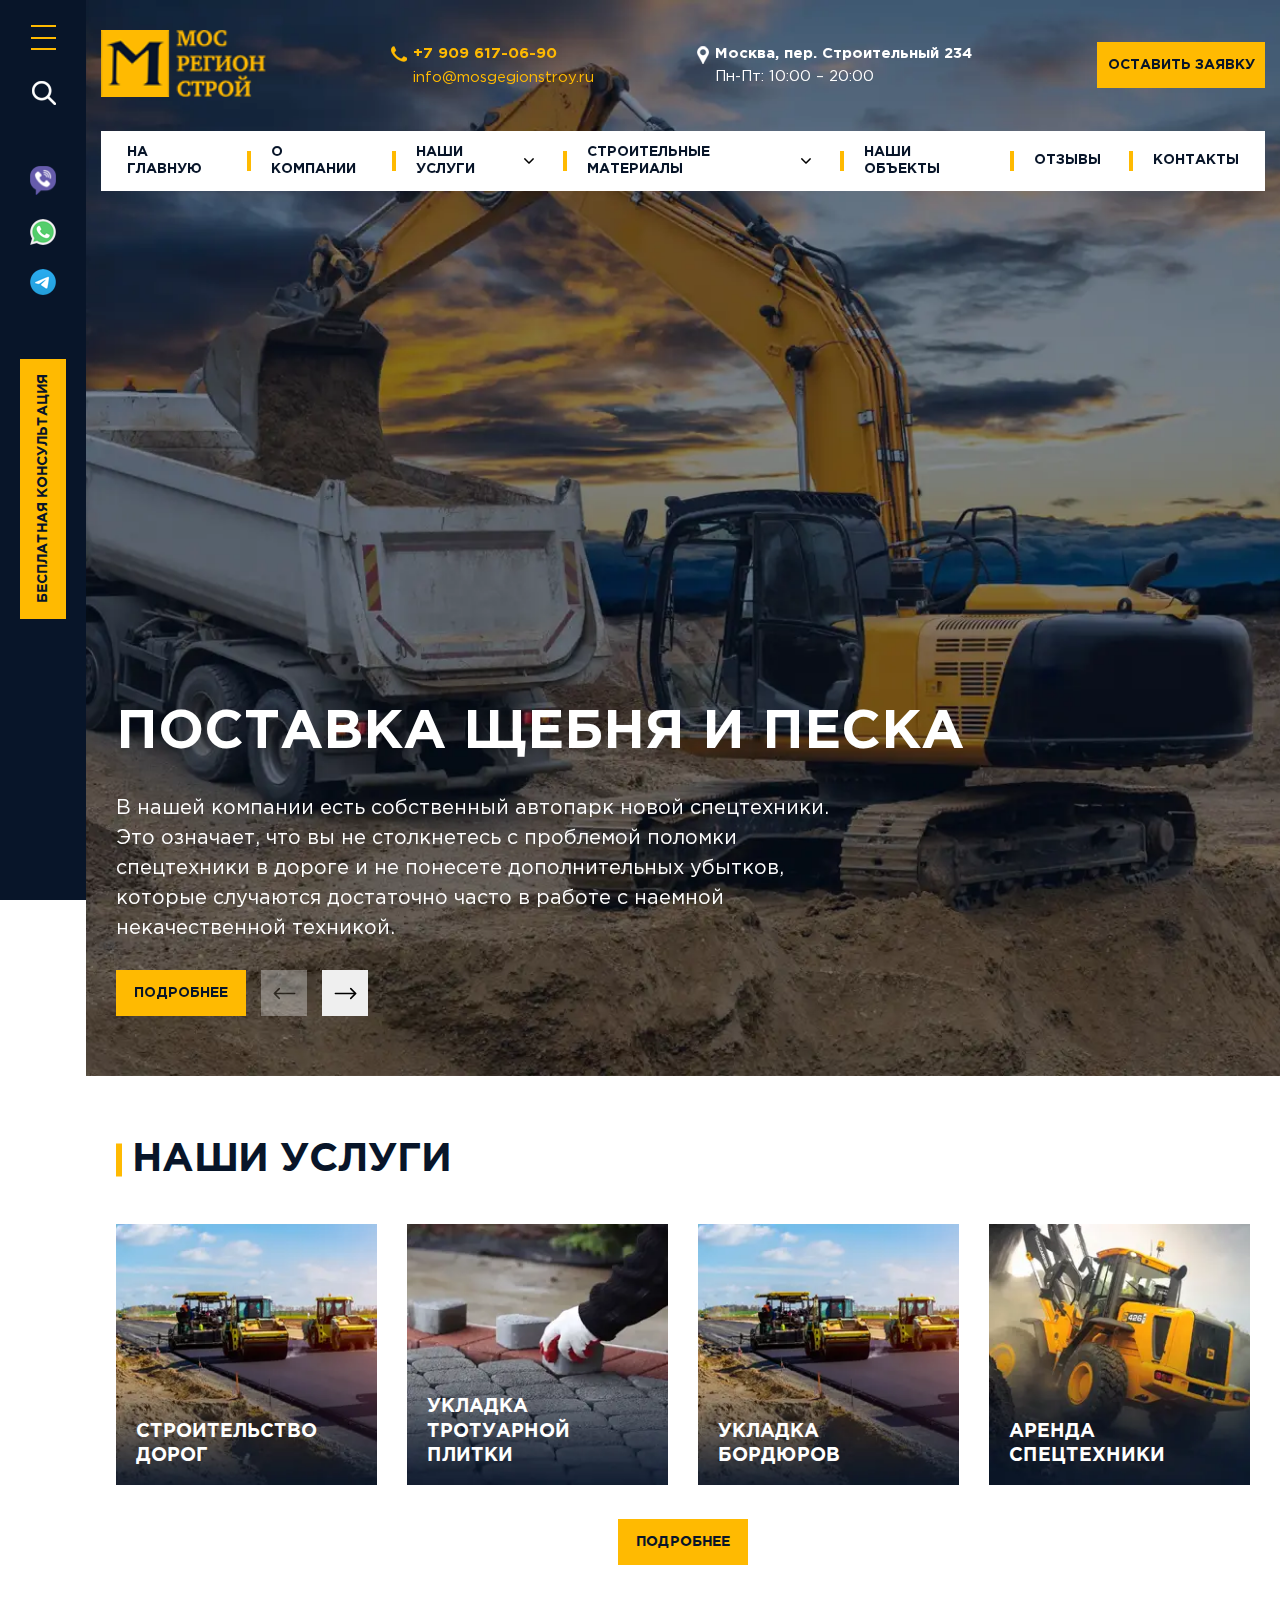
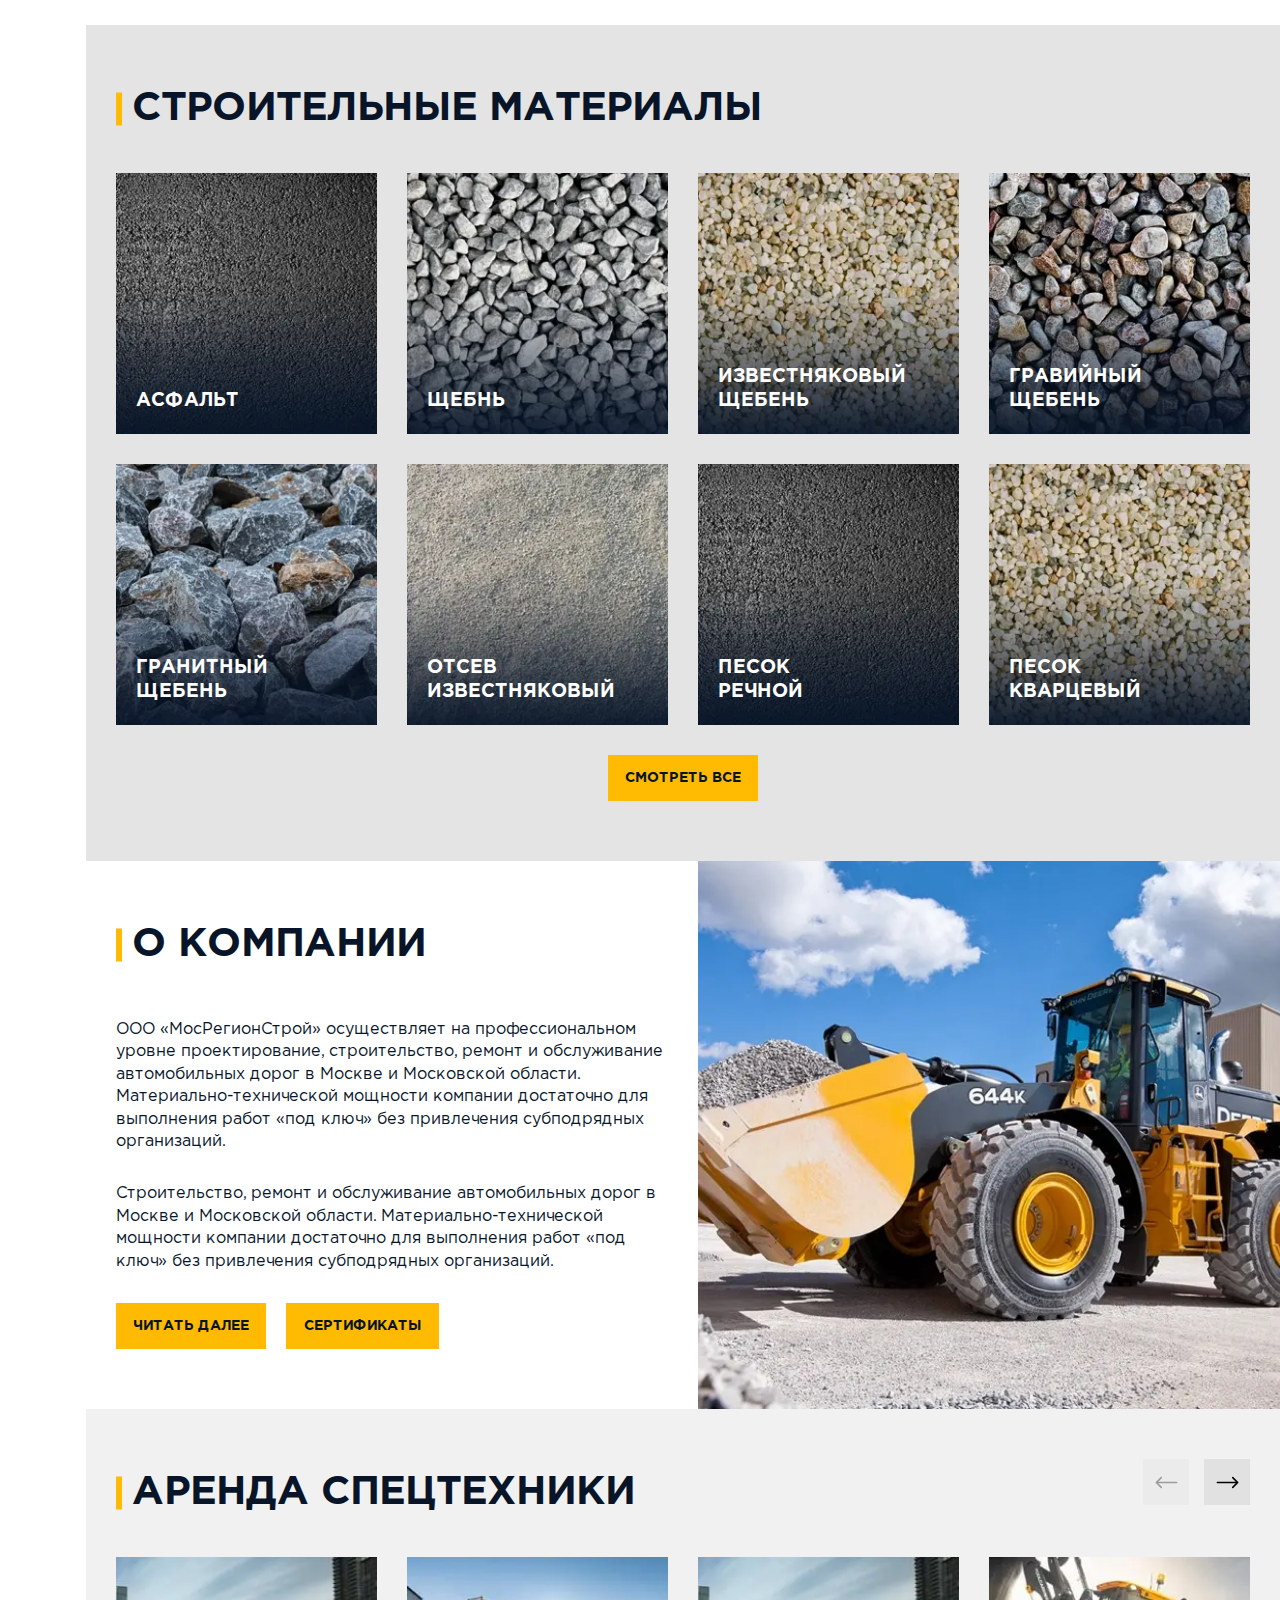
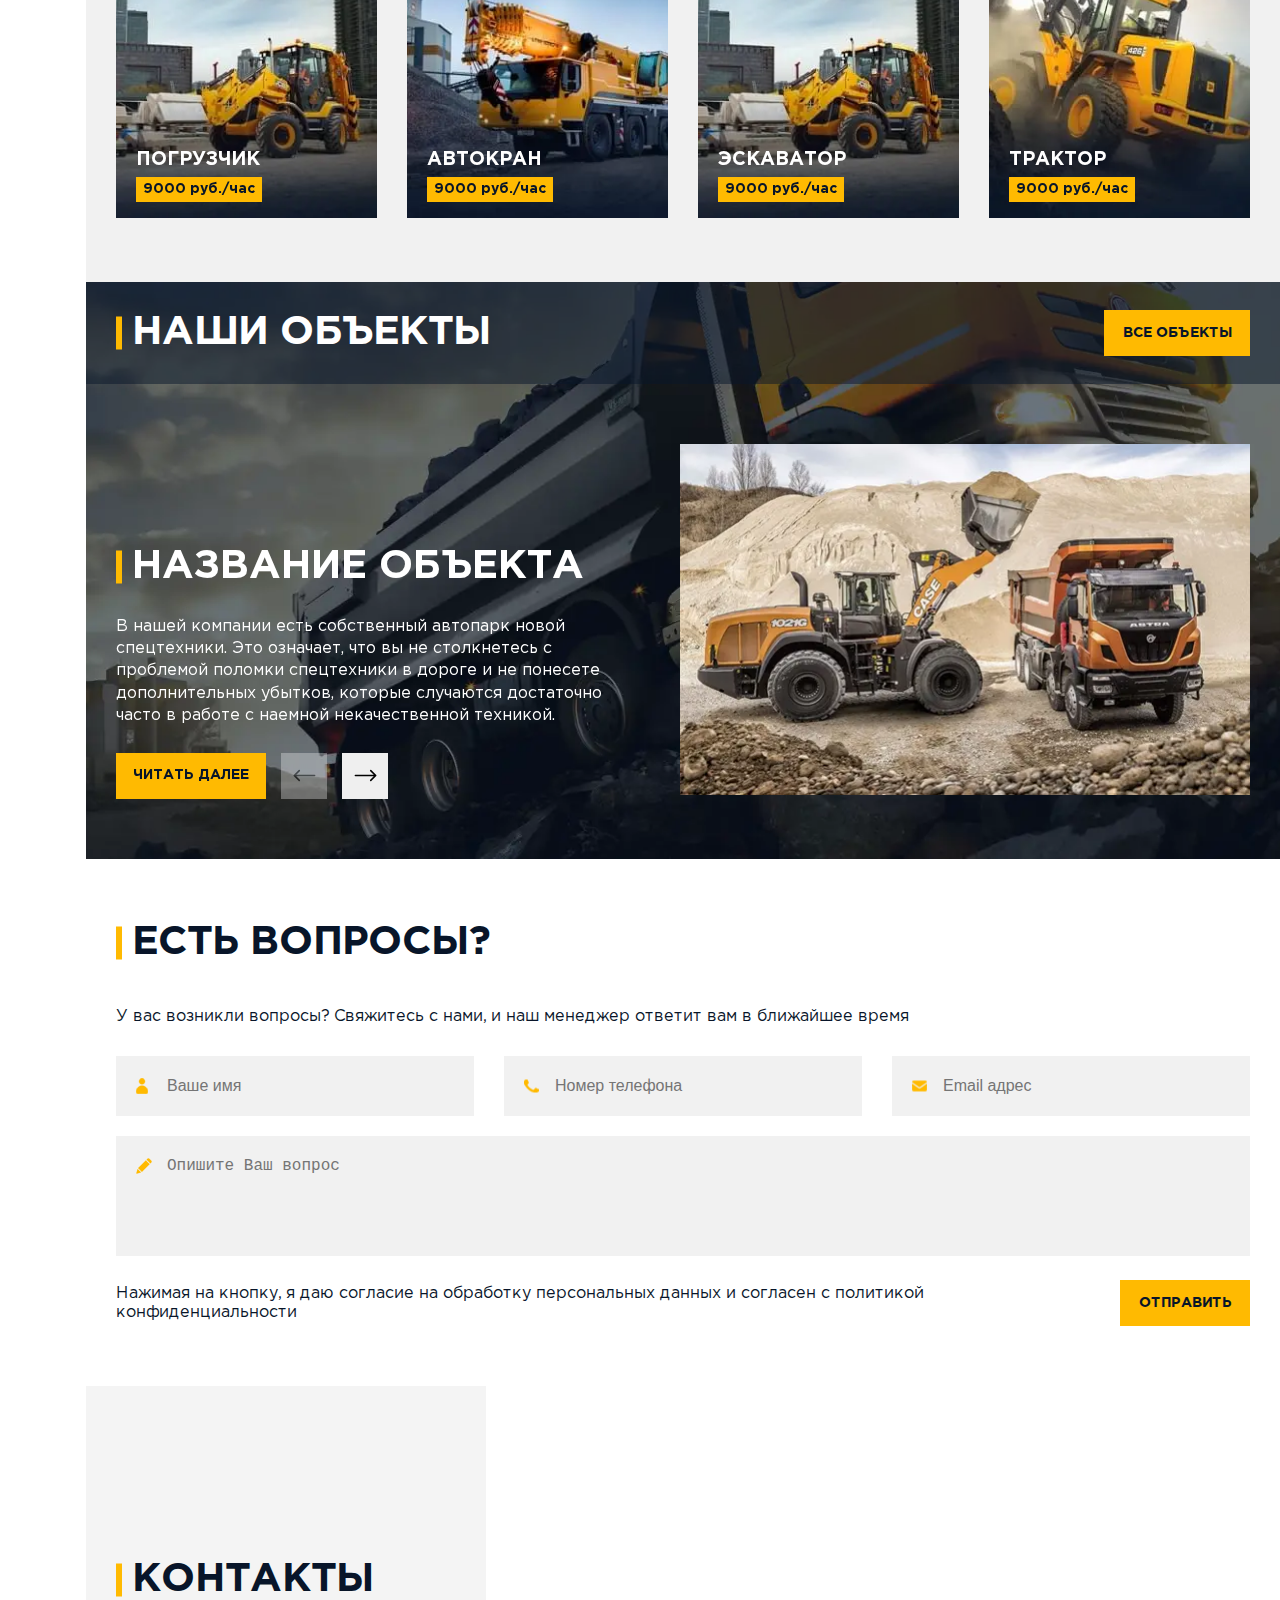
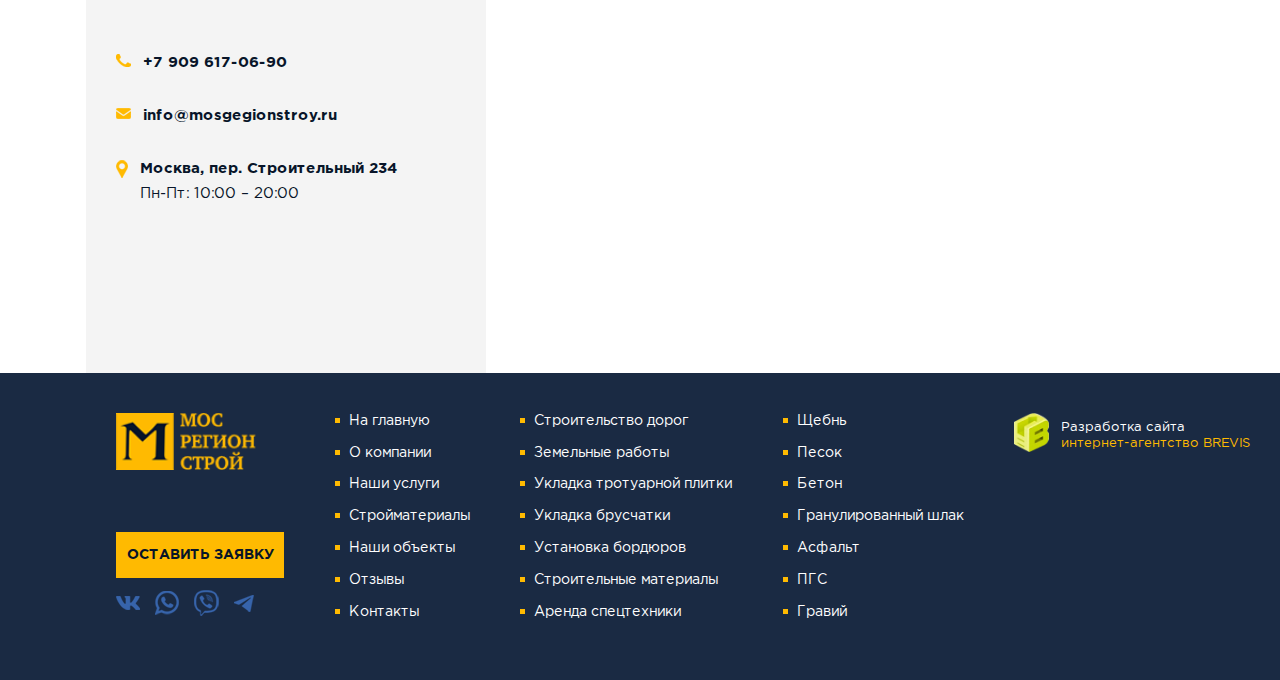
==== commit a528ca25: "comment5" ====
--- a/index.html
+++ b/index.html
@@ -426,49 +426,97 @@
 							<div class="materials-card__img">
 								<img src="img/materials.webp" alt="">
 							</div>
-							<span class="materials-card__title">АСФАЛЬТ</span>
+							<div class="materials-card__desc">
+								<div class="materials-card__title">АСФАЛЬТ</div>
+								<button class="materials-card__btn">Заказать</button>
+							</div>
+							<div class="materials-card__hover">
+								<div class="materials-card__hover-title">АСФАЛЬТ</div>
+							</div>
 						</a>
 						<a class="materials-card" href="">
 							<div class="materials-card__img">
 								<img src="img/materials2.webp" alt="">
 							</div>
-							<span class="materials-card__title">Щебнь</span>
+							<div class="materials-card__desc">
+								<div class="materials-card__title">Щебнь</div>
+								<button class="materials-card__btn">Заказать</button>
+							</div>
+							<div class="materials-card__hover">
+								<div class="materials-card__hover-title">Щебнь</div>
+							</div>
 						</a>
 						<a class="materials-card" href="">
 							<div class="materials-card__img">
 								<img src="img/materials8.webp" alt="">
 							</div>
-							<span class="materials-card__title">Известняковый щебень</span>
+							<div class="materials-card__desc">
+								<div class="materials-card__title">Известняковый <br> щебень</div>
+								<button class="materials-card__btn">Заказать</button>
+							</div>
+							<div class="materials-card__hover">
+								<div class="materials-card__hover-title">Известняковый <br> щебень</div>
+							</div>
 						</a>
 						<a class="materials-card" href="">
 							<div class="materials-card__img">
 								<img src="img/materials4.webp" alt="">
 							</div>
-							<span class="materials-card__title">ГРАВИЙНЫЙ ЩЕБЕНЬ</span>
+							<div class="materials-card__desc">
+								<div class="materials-card__title">ГРАВИЙНЫЙ <br> ЩЕБЕНЬ</div>
+								<button class="materials-card__btn">Заказать</button>
+							</div>
+							<div class="materials-card__hover">
+								<div class="materials-card__hover-title">ГРАВИЙНЫЙ <br> ЩЕБЕНЬ</div>
+							</div>
 						</a>
 						<a class="materials-card" href="">
 							<div class="materials-card__img">
 								<img src="img/materials5.webp" alt="">
 							</div>
-							<span class="materials-card__title">ГРАНИТНЫЙ ЩЕБЕНЬ</span>
+							<div class="materials-card__desc">
+								<div class="materials-card__title">ГРАНИТНЫЙ <br> ЩЕБЕНЬ</div>
+								<button class="materials-card__btn">Заказать</button>
+							</div>
+							<div class="materials-card__hover">
+								<div class="materials-card__hover-title">ГРАНИТНЫЙ <br> ЩЕБЕНЬ</div>
+							</div>
 						</a>
 						<a class="materials-card" href="">
 							<div class="materials-card__img">
 								<img src="img/materials6.webp" alt="">
 							</div>
-							<span class="materials-card__title">ОТСЕВ известняковый</span>
+							<div class="materials-card__desc">
+								<div class="materials-card__title">ОТСЕВ <br> известняковый</div>
+								<button class="materials-card__btn">Заказать</button>
+							</div>
+							<div class="materials-card__hover">
+								<div class="materials-card__hover-title">ОТСЕВ <br> известняковый</div>
+							</div>
 						</a>
 						<a class="materials-card" href="">
 							<div class="materials-card__img">
 								<img src="img/materials.webp" alt="">
 							</div>
-							<span class="materials-card__title">Песок речной</span>
+							<div class="materials-card__desc">
+								<div class="materials-card__title">Песок <br> речной</div>
+								<button class="materials-card__btn">Заказать</button>
+							</div>
+							<div class="materials-card__hover">
+								<div class="materials-card__hover-title">Песок <br> речной</div>
+							</div>
 						</a>
 						<a class="materials-card" href="">
 							<div class="materials-card__img">
 								<img src="img/materials8.webp" alt="">
 							</div>
-							<span class="materials-card__title">ПЕСОК КВАРЦЕВЫЙ</span>
+							<div class="materials-card__desc">
+								<div class="materials-card__title">ПЕСОК <br> КВАРЦЕВЫЙ</div>
+								<button class="materials-card__btn">Заказать</button>
+							</div>
+							<div class="materials-card__hover">
+								<div class="materials-card__hover-title">ПЕСОК <br> КВАРЦЕВЫЙ</div>
+							</div>
 						</a>
 					</div>
 					<a class="materials-btn btn btn-yellow" href="">Смотреть все</a>
--- a/css/style.min.css
+++ b/css/style.min.css
@@ -1,2 +1,2 @@
-*,::after,::before{-webkit-box-sizing:inherit;box-sizing:inherit}*{-webkit-box-sizing:border-box;box-sizing:border-box}a,body,div,form,h1,h2,h3,h4,h5,label,li,p,ul{margin:0;padding:0;border:0;text-decoration:none;line-height:1;-webkit-box-sizing:border-box;box-sizing:border-box}button,input,input:active,input[type=checkbox]:focus,input[type=file]:focus,input[type=radio]:focus,input[type=text]:focus,textarea{outline:0!important}button{font-family:"Gotham Pro";border:none;cursor:pointer;display:-webkit-box;display:-ms-flexbox;display:flex;-webkit-box-pack:center;-ms-flex-pack:center;justify-content:center;-webkit-box-align:center;-ms-flex-align:center;align-items:center;-webkit-transition:.5s;-o-transition:.5s;transition:.5s}html{height:100%;scroll-behavior:smooth;-webkit-box-sizing:border-box;box-sizing:border-box}body{font-family:"Gotham Pro",sans-serif;font-weight:400;height:100%;overflow-x:hidden;background:#fff}.fixed-body{overflow:hidden}h1,h2,h3,h4,h5,h6,img,p{margin:0;padding:0;height:auto;-o-object-fit:cover;object-fit:cover}a{color:inherit;text-decoration:none;-webkit-transition:.5s;-o-transition:.5s;transition:.5s}li,ul{margin:0;padding:0;list-style:none}.container{margin:0 auto;padding:0 30px;max-width:1260px}@media screen and (max-width:991px){.container{padding:0 25px}}@media screen and (max-width:575px){.container{padding:0 15px}}@font-face{font-family:"Gotham Pro";font-weight:400;src:url(../fonts/GothamPro.woff) format("woff")}@font-face{font-family:"Gotham Pro";font-weight:400;src:url(../fonts/GothamPro.woff2) format("woff2")}@font-face{font-family:"Gotham Pro";font-weight:500;src:url(../fonts/GothamPro-Medium.woff) format("woff")}@font-face{font-family:"Gotham Pro";font-weight:500;src:url(../fonts/GothamPro-Medium.woff2) format("woff2")}@font-face{font-family:"Gotham Pro";font-weight:700;src:url(../fonts/GothamPro-Bold.woff) format("woff")}@font-face{font-family:"Gotham Pro";font-weight:700;src:url(../fonts/GothamPro-Bold.woff2) format("woff2")}.header{position:absolute;z-index:3;top:0;left:0;width:100%;padding-left:86px}.header__wrapp .container{padding:0}.header-top{padding:30px 15px}.header-top__inner{display:-webkit-box;display:-ms-flexbox;display:flex;-webkit-box-pack:justify;-ms-flex-pack:justify;justify-content:space-between;-webkit-box-align:center;-ms-flex-align:center;align-items:center}.header-top__left,.header-top__right{display:-webkit-box;display:-ms-flexbox;display:flex;-webkit-box-align:center;-ms-flex-align:center;align-items:center}.header-top__logo{width:165px}.header-top__logo img{width:100%}.header-top__connection{margin-left:125px}.header-top__tel{display:-webkit-box;display:-ms-flexbox;display:flex;-webkit-box-align:center;-ms-flex-align:center;align-items:center}.header-top__tel:hover span{color:#c9a028}.header-top__tel img{width:16px}.header-top__tel span{font-size:15px;line-height:105%;font-weight:700;text-transform:uppercase;color:#ffba01;margin-left:6px}.header-top__mail{font-size:15px;line-height:105%;color:#ffba01;padding-left:22px;margin-top:8px;display:block}.header-top__mail:hover{color:#c9a028}.header-top__location{display:-webkit-box;display:-ms-flexbox;display:flex}.header-top__location-img{width:12px}.header-top__location-img img{width:100%}.header-top__location-desc{margin-left:6px}.header-top__location-desc span:nth-child(1){font-size:15px;line-height:105%;font-weight:700;color:#fff;display:block}.header-top__location-desc span:nth-child(2){font-size:15px;line-height:105%;color:#fff;margin-top:8px;display:block}.header-top__btn{width:168px;height:46px;margin-left:125px}.header-bottom{padding:0 15px}.header-bottom__list{width:100%;display:-webkit-box;display:-ms-flexbox;display:flex;-webkit-box-pack:justify;-ms-flex-pack:justify;justify-content:space-between;-webkit-box-align:center;-ms-flex-align:center;align-items:center;height:60px;background-color:#fff;overflow:hidden}.header-bottom__list li{height:100%}.header-bottom__link2 a:after{display:none}.header-bottom__link a{height:100%;display:-webkit-box;display:-ms-flexbox;display:flex;-webkit-box-pack:center;-ms-flex-pack:center;justify-content:center;-webkit-box-align:center;-ms-flex-align:center;align-items:center;padding:0 26px;font-size:14px;line-height:120%;font-weight:700;text-transform:uppercase;color:#081529;position:relative}.header-bottom__link a:after{content:"";position:absolute;top:50%;right:-6px;-webkit-transform:translate(0,-50%);-ms-transform:translate(0,-50%);transform:translate(0,-50%);width:4px;height:20px;background-color:#ffba01}.header-bottom__link a:hover{background-color:#1a2a43;color:#ffba01}.header-bottom__link a:hover:after{z-index:-1}.header-bottom__item{position:relative}.header-bottom__item--active .header-bottom__show{background-color:#1a2a43}.header-bottom__item--active .header-bottom__show span{color:#ffba01}.header-bottom__item--active .header-bottom__show svg path{fill:#ffba01}.header-bottom__item--active .header-bottom__show:after{z-index:-1}.header-bottom__item--active .header-bottom__hidden{display:block}.header-bottom__show{height:100%;padding:0 26px;display:-webkit-box;display:-ms-flexbox;display:flex;-webkit-box-pack:center;-ms-flex-pack:center;justify-content:center;-webkit-box-align:center;-ms-flex-align:center;align-items:center;cursor:pointer;-webkit-transition:.3s;-o-transition:.3s;transition:.3s;position:relative}.header-bottom__show:after{content:"";position:absolute;top:50%;right:-6px;-webkit-transform:translate(0,-50%);-ms-transform:translate(0,-50%);transform:translate(0,-50%);width:4px;height:20px;background-color:#ffba01}.header-bottom__show:hover{background-color:#1a2a43}.header-bottom__show:hover:after{z-index:-1}.header-bottom__show:hover span{color:#ffba01}.header-bottom__show:hover svg path{fill:#ffba01}.header-bottom__show svg{width:12px;height:10px;-ms-flex-negative:0;flex-shrink:0}.header-bottom__show span{font-size:14px;line-height:120%;font-weight:700;text-transform:uppercase;color:#081529;margin-right:6px}.header-bottom__show--active span{color:#ffba01}.header-bottom__show--active svg path{fill:#ffba01}.header-bottom__hidden{position:absolute;z-index:3;top:100%;left:0;background-color:#040d1b;padding:30px 20px;width:100%;min-width:265px;display:none;-webkit-transition:.3s;-o-transition:.3s;transition:.3s}.header-bottom__hidden-list a{display:block;font-size:14px;line-height:120%;color:#fff;padding-left:17px;position:relative}.header-bottom__hidden-list a:after{content:"";position:absolute;top:50%;left:0;-webkit-transform:translate(0,-50%);-ms-transform:translate(0,-50%);transform:translate(0,-50%);width:5px;height:5px;background-color:#ffba01}.header-bottom__hidden-list a:not(:first-child){margin-top:15px}.header-bottom__hidden-list a:hover{color:#ffba01}.header-mob{padding:25px 0 0;display:none}.header-mob__inner{display:-webkit-box;display:-ms-flexbox;display:flex;-webkit-box-pack:justify;-ms-flex-pack:justify;justify-content:space-between;-webkit-box-align:center;-ms-flex-align:center;align-items:center}.header-mob__logo{width:130px}.header-mob__logo img{width:100%}.header-mob__burger{width:25px;height:25px;position:relative;z-index:10;cursor:pointer}.header-mob__burger span{position:absolute;left:0;width:100%;height:2px;background:#fff;-webkit-transition:.5s;-o-transition:.5s;transition:.5s}.header-mob__burger span:nth-child(1){top:0}.header-mob__burger span:nth-child(2){top:50%;-webkit-transform:translate(0,-50%);-ms-transform:translate(0,-50%);transform:translate(0,-50%)}.header-mob__burger span:nth-child(3){bottom:0}.header-mob__burger--active span:nth-child(1){top:11px;-webkit-transform:rotate(-45deg);-ms-transform:rotate(-45deg);transform:rotate(-45deg)}.header-mob__burger--active span:nth-child(2){display:none}.header-mob__burger--active span:nth-child(3){bottom:12px;-webkit-transform:rotate(45deg);-ms-transform:rotate(45deg);transform:rotate(45deg)}@media screen and (max-width:1200px){.header-top__logo{width:130px}.header-top__btn,.header-top__connection{margin-left:25px}}@media screen and (max-width:1100px){.header-bottom__link a,.header-bottom__show span{font-size:11px}}@media screen and (max-width:991px){.header__wrapp{position:fixed;top:0;right:-105%;width:400px;height:100vh;background-color:#081529;padding:75px 20px 60px;-webkit-transition:.5s;-o-transition:.5s;transition:.5s;overflow-y:auto}.header__wrapp::-webkit-scrollbar{width:3px}.header__wrapp::-webkit-scrollbar-track{background:#081529;border-radius:3px}.header__wrapp::-webkit-scrollbar-thumb{background:#fff;border-radius:3px}.header__wrapp--active{right:0}.header-top,.header__wrapp .container{padding:0}.header-top__inner{-webkit-box-orient:vertical;-webkit-box-direction:normal;-ms-flex-direction:column;flex-direction:column;-webkit-box-align:start;-ms-flex-align:start;align-items:start;margin-top:40px}.header-top__left{display:block;-webkit-box-align:start;-ms-flex-align:start;align-items:start;margin-top:25px}.header-top__right{-webkit-box-orient:vertical;-webkit-box-direction:normal;-ms-flex-direction:column;flex-direction:column;-webkit-box-align:start;-ms-flex-align:start;align-items:start;-webkit-box-ordinal-group:0;-ms-flex-order:-1;order:-1}.header-top__logo{display:none}.header-top__connection{margin:0}.header-top__btn{position:absolute;top:30px;left:0}.header-bottom{background:rgba(0,0,0,0);margin-top:40px}.header-bottom__list{-webkit-box-orient:vertical;-webkit-box-direction:normal;-ms-flex-direction:column;flex-direction:column;-webkit-box-align:start;-ms-flex-align:start;align-items:start;height:100%;background:rgba(0,0,0,0)}.header-bottom__list li:not(:first-child){margin-top:25px}.header-bottom__link a{-webkit-box-align:start;-ms-flex-align:start;align-items:start;color:#fff;padding:0}.header-bottom__link a:after{display:none}.header-bottom__link a:hover{background:rgba(0,0,0,0)}.header-bottom__item{width:100%}.header-bottom__item--active .header-bottom__show{background:rgba(0,0,0,0)}.header-bottom__show{-webkit-box-pack:start;-ms-flex-pack:start;justify-content:start;padding:0}.header-bottom__show svg path{fill:#fff}.header-bottom__show span{color:#fff}.header-bottom__show:after{display:none}.header-bottom__show:hover{background:rgba(0,0,0,0)}.header-bottom__hidden{position:static;min-width:100%;width:calc(100% + 40px);margin-left:-20px}.header-mob{display:block}.header-mob__burger{display:none}}@media screen and (max-width:575px){.header{padding-left:66px}.header__wrapp{width:100%}}@media screen and (max-width:399px){.header{padding-left:0}.header-mob__burger{display:block}}.content{padding-left:86px}.sidebar{position:fixed;z-index:4;top:0;left:0;width:86px;height:100vh;background-color:#081529;padding:25px 10px;overflow-y:auto}.sidebar::-webkit-scrollbar{width:0}.sidebar::-webkit-scrollbar-track{background:#081529;border-radius:3px}.sidebar::-webkit-scrollbar-thumb{background:#fff;border-radius:3px}.sidebar--active{z-index:2}.sidebar-burger{width:25px;height:25px;position:relative;z-index:10;cursor:pointer;margin:0 auto}.sidebar-burger span{position:absolute;left:0;width:100%;height:2px;background:#ffba01;-webkit-transition:.5s;-o-transition:.5s;transition:.5s}.sidebar-burger span:nth-child(1){top:0}.sidebar-burger span:nth-child(2){top:50%;-webkit-transform:translate(0,-50%);-ms-transform:translate(0,-50%);transform:translate(0,-50%)}.sidebar-burger span:nth-child(3){bottom:0}.sidebar-burger--active span:nth-child(1){top:11px;-webkit-transform:rotate(-45deg);-ms-transform:rotate(-45deg);transform:rotate(-45deg)}.sidebar-burger--active span:nth-child(2){display:none}.sidebar-burger--active span:nth-child(3){bottom:12px;-webkit-transform:rotate(45deg);-ms-transform:rotate(45deg);transform:rotate(45deg)}.sidebar-menu{position:fixed;z-index:4;top:50%;left:50%;-webkit-transform:translate(-50%,-50%);-ms-transform:translate(-50%,-50%);transform:translate(-50%,-50%);width:100%;height:100vh;background-color:rgba(0,0,0,.5);-webkit-transition:.5s;-o-transition:.5s;transition:.5s;opacity:0;pointer-events:none}.sidebar-menu--active{opacity:1;pointer-events:all}.sidebar-menu--active .sidebar-menu__inner{margin-left:0}.sidebar-menu__inner{width:400px;height:100%;background-color:#081529;padding:80px 30px 60px;overflow-y:auto;margin-left:-105%;-webkit-transition:.5s;-o-transition:.5s;transition:.5s}.sidebar-menu__inner::-webkit-scrollbar{width:3px}.sidebar-menu__inner::-webkit-scrollbar-track{background:#081529;border-radius:3px}.sidebar-menu__inner::-webkit-scrollbar-thumb{background:#fff;border-radius:3px}.sidebar-search{width:26px;height:26px;padding:0;margin:30px auto 0;background:rgba(0,0,0,0)}.sidebar-search img{width:100%}.sidebar-socials{display:-webkit-box;display:-ms-flexbox;display:flex;-webkit-box-orient:vertical;-webkit-box-direction:normal;-ms-flex-direction:column;flex-direction:column;-webkit-box-align:center;-ms-flex-align:center;align-items:center;margin-top:60px}.sidebar-social{width:26px}.sidebar-social:not(:first-child){margin-top:20px}.sidebar-social img{width:100%}.sidebar-btn{width:46px;height:260px;margin:60px auto 0}.sidebar-btn span{-webkit-writing-mode:vertical-rl;-ms-writing-mode:tb-rl;writing-mode:vertical-rl;-webkit-transform:rotate(180deg);-ms-transform:rotate(180deg);transform:rotate(180deg)}.sidebar-tel{display:-webkit-box;display:-ms-flexbox;display:flex}.sidebar-tel img{width:16px}.sidebar-tel span{font-size:15px;line-height:120%;font-weight:700;text-transform:uppercase;color:#ffba01;margin-left:6px}.sidebar-tel:hover span{color:#c9a028}.sidebar-mail{display:block;font-size:15px;line-height:120%;color:#ffba01;margin-top:8px;padding-left:22px}.sidebar-mail:hover span{color:#c9a028}.sidebar-location{display:-webkit-box;display:-ms-flexbox;display:flex;margin-top:25px}.sidebar-location__img{width:12px}.sidebar-location__desc{font-size:15px;line-height:120%;font-weight:700;color:#fff;margin-left:6px}.sidebar-location__desc span{display:block}.sidebar-location__desc span:nth-child(2){font-weight:400}.sidebar-list{margin-top:60px}.sidebar-list li:not(:first-child){margin-top:25px}.sidebar-link{font-size:14px;line-height:120%;font-weight:700;color:#fff}.sidebar-link:hover{color:#ffba01}.sidebar-item{position:relative}.sidebar-item--active .sidebar-show span{color:#ffba01}.sidebar-item--active .sidebar-show svg path{fill:#ffba01}.sidebar-show{cursor:pointer}.sidebar-show svg path{fill:#fff}.sidebar-show span{font-size:14px;line-height:120%;font-weight:700;color:#fff}.sidebar-show:hover span{color:#ffba01}.sidebar-show:hover svg path{fill:#ffba01}.sidebar-hidden{padding:15px;display:none}.sidebar-hidden__list a{display:block;font-size:14px;line-height:120%;font-weight:700;color:#fff;padding-left:17px;position:relative}.sidebar-hidden__list a:after{content:"";position:absolute;top:50%;left:0;-webkit-transform:translate(0,-50%);-ms-transform:translate(0,-50%);transform:translate(0,-50%);width:5px;height:5px;background-color:#ffba01}.sidebar-hidden__list a:not(:first-child){margin-top:15px}.sidebar-hidden__list a:hover{color:#ffba01}.main-btns{position:relative}.main-slide{background-repeat:no-repeat;background-position:center;background-size:cover;padding:700px 0 60px}.main-title{font-size:55px;line-height:120%;font-weight:700;text-transform:uppercase;color:#fff}.main-text{font-size:20px;line-height:150%;color:#fff;max-width:750px;margin:27px 0 0}.main-btn{width:130px;height:46px;margin-top:27px}.main-slider__btns{display:-webkit-box;display:-ms-flexbox;display:flex;-webkit-box-align:center;-ms-flex-align:center;align-items:center;position:absolute;left:145px;bottom:60px}.main-button__prev{position:static;z-index:2;width:46px;height:46px;background-color:#efefef}.main-button__prev:hover{background:#ffba01}.main-button__prev:hover svg path{fill:#fff}.main-button__prev svg{width:25px;height:auto;-webkit-transform:rotate(180deg);-ms-transform:rotate(180deg);transform:rotate(180deg)}.main-button__prev:after{display:none}.main-button__next{position:static;z-index:2;width:46px;height:46px;background-color:#efefef;margin-left:15px}.main-button__next:hover{background:#ffba01}.main-button__next:hover svg path{fill:#fff}.main-button__next svg{width:25px;height:auto}.main-button__next:after{display:none}.services{padding:60px 0}.materials{padding:60px 0;background-color:#e4e4e4}.materials-cards{display:grid;grid-template-columns:1fr 1fr 1fr 1fr;gap:30px;margin-top:40px}.materials-card{position:relative}.materials-card:after{content:"";position:absolute;top:0;left:0;width:100%;height:100%;background-color:rgba(255,186,1,.7);opacity:0;pointer-events:none;-webkit-transition:.3s;-o-transition:.3s;transition:.3s}.materials-card:hover:after{opacity:1}.materials-card__img{overflow:hidden}.materials-card__img img{display:block;width:100%}.materials-card__title{position:absolute;z-index:2;left:20px;bottom:20px;padding-right:20px;font-size:19px;line-height:130%;font-weight:700;text-transform:uppercase;color:#fff}.materials-btn{width:150px;height:46px;margin:30px auto 0}.about{overflow:hidden}.about .container{padding:0 0 0 30px}.about-inner{display:-webkit-box;display:-ms-flexbox;display:flex;-webkit-box-pack:justify;-ms-flex-pack:justify;justify-content:space-between;-webkit-box-align:stretch;-ms-flex-align:stretch;align-items:stretch}.about-left{max-width:520px;width:100%;height:auto;display:-webkit-box;display:-ms-flexbox;display:flex;-webkit-box-pack:center;-ms-flex-pack:center;justify-content:center;-webkit-box-orient:vertical;-webkit-box-direction:normal;-ms-flex-direction:column;flex-direction:column;margin-right:80px;padding:60px 0}.about-right{max-width:calc(100% - 600px)}.about-desc{margin-top:50px}.about-desc p{font-size:16px;line-height:140%;color:#081529}.about-desc p:not(:first-child){margin-top:30px}.about-btns{display:-webkit-box;display:-ms-flexbox;display:flex;-webkit-box-align:center;-ms-flex-align:center;align-items:center;margin-top:30px}.about-btn{width:150px;height:46px}.about-btn2{width:153px;height:46px;margin-left:20px}.about-img{width:2500px;height:100%}.about-img img:nth-child(2){display:none}.about-img img{width:100%;height:100%;display:block}.rent{padding:60px 0;background-color:#f1f1f1}.rent-inner{position:relative}.rent-top{display:-webkit-box;display:-ms-flexbox;display:flex;-webkit-box-pack:justify;-ms-flex-pack:justify;justify-content:space-between;-webkit-box-align:center;-ms-flex-align:center;align-items:center}.rent-slider{margin-top:40px}.rent-slider__btns{display:-webkit-box;display:-ms-flexbox;display:flex;-webkit-box-align:center;-ms-flex-align:center;align-items:center}.rent-button__prev{position:static;z-index:2;width:46px;height:46px;background-color:#e1e1e1}.rent-button__prev:hover{background:#ffba01}.rent-button__prev:hover svg path{fill:#fff}.rent-button__prev svg{width:25px;height:auto;-webkit-transform:rotate(180deg);-ms-transform:rotate(180deg);transform:rotate(180deg)}.rent-button__prev:after{display:none}.rent-button__next{position:static;z-index:2;width:46px;height:46px;background-color:#e1e1e1;margin-left:15px}.rent-button__next:hover{background:#ffba01}.rent-button__next:hover svg path{fill:#fff}.rent-button__next svg{width:25px;height:auto}.rent-button__next:after{display:none}.rent .services-hover__title{color:#081529}.objects{padding:0 0 60px;background-image:url(../img/objects_bg.webp);background-repeat:no-repeat;background-position:center;background-size:cover}.objects-top{background:rgba(8,21,41,.5);padding:27px 0}.objects-top__wrapp{display:-webkit-box;display:-ms-flexbox;display:flex;-webkit-box-pack:justify;-ms-flex-pack:justify;justify-content:space-between;-webkit-box-align:center;-ms-flex-align:center;align-items:center}.objects-title:after{background:#ffba01}.objects-title{color:#fff!important}.objects-btn{width:146px;height:46px;margin-left:15px}.objects-slider{position:relative;margin-top:60px}.objects-slide{display:-webkit-box;display:-ms-flexbox;display:flex;-webkit-box-align:end;-ms-flex-align:end;align-items:end}.objects-slide__left{width:100%;max-width:calc(100% - 620px)}.objects-slide__right{max-width:570px;width:100%;margin-left:50px}.objects-slide__right img{width:100%;height:100%}.objects-slide__title{color:#fff!important}.objects-slide__desc p{font-size:16px;line-height:140%;color:#fff;margin-top:25px}.objects-slide__desc p:not(:first-child){margin-top:15px}.objects-slide__btn{width:150px;height:46px;margin-top:25px}.objects-slide__btns{position:absolute;left:165px;bottom:0;display:-webkit-box;display:-ms-flexbox;display:flex;-webkit-box-align:center;-ms-flex-align:center;align-items:center}.objects-button__prev{position:static;z-index:2;width:46px;height:46px;background-color:#efefef}.objects-button__prev:hover{background:#ffba01}.objects-button__prev:hover svg path{fill:#fff}.objects-button__prev svg{width:25px;height:auto;-webkit-transform:rotate(180deg);-ms-transform:rotate(180deg);transform:rotate(180deg)}.objects-button__prev:after{display:none}.objects-button__next{position:static;z-index:2;width:46px;height:46px;background-color:#efefef;margin-left:15px}.objects-button__next:hover{background:#ffba01}.objects-button__next:hover svg path{fill:#fff}.objects-button__next svg{width:25px;height:auto}.objects-button__next:after{display:none}.connection{padding:60px 0}.connection-subtitle{font-size:16px;line-height:120%;color:#081529;margin-top:40px}.connection-form{margin-top:30px}.connection-form__grid{display:grid;grid-template-columns:1fr 1fr 1fr;gap:20px 30px}.connection-form__flex{display:-webkit-box;display:-ms-flexbox;display:flex;-webkit-box-pack:justify;-ms-flex-pack:justify;justify-content:space-between;-webkit-box-align:center;-ms-flex-align:center;align-items:center;margin-top:20px!important}.connection-form__group{margin:0;padding:0;border:unset;position:relative}.connection-form__group img{position:absolute;z-index:1;top:50%;left:20px;-webkit-transform:translate(0,-50%);-ms-transform:translate(0,-50%);transform:translate(0,-50%)}.connection-form__group input{width:100%;height:60px;background-color:#f1f1f1;border:1px solid transparent;font-size:16px;line-height:120%;color:#081529;padding:0 10px 0 50px}.connection-form__group3{grid-column:1/4}.connection-form__textarea{width:100%;height:120px;background-color:#f1f1f1;border:1px solid transparent;padding:20px 20px 20px 50px;resize:none;font-size:16px;line-height:120%;color:#081529}.connection-form__info{font-size:16px;line-height:120%;color:#081529}.connection-form__btn{-ms-flex-negative:0;flex-shrink:0;width:130px;height:46px;margin-left:60px}.connection .icon-textarea{top:22px;-webkit-transform:translate(0,0);-ms-transform:translate(0,0);transform:translate(0,0)}.contacts{position:relative;overflow:hidden}.contacts .map{width:100%;height:100%;position:absolute;top:0;left:0}.contacts .map .ymaps-2-1-79-map{width:100%!important;height:100%!important}.contacts-inner{max-width:370px;background:rgba(241,241,241,.8);padding:170px 0;display:-webkit-box;display:-ms-flexbox;display:flex;-webkit-box-pack:center;-ms-flex-pack:center;justify-content:center;-webkit-box-orient:vertical;-webkit-box-direction:normal;-ms-flex-direction:column;flex-direction:column;position:relative;z-index:2}.contacts-inner:after{content:"";position:absolute;top:0;right:100%;width:10000px;height:100%;background:rgba(241,241,241,.8)}.contacts-title{color:#fff}.contacts-socials{margin-top:50px}.contacts-social{display:-webkit-box;display:-ms-flexbox;display:flex}.contacts-social:not(:first-child){margin-top:35px}.contacts-social span,.contacts-social__location{font-size:15px;line-height:120%;font-weight:700;color:#081529;margin-left:12px}.contacts-social__location span{display:block;font-weight:400;margin:7px 0 0}@media screen and (max-width:4000px){.about-img{width:2000px}}@media screen and (max-width:3500px){.about-img{width:1800px}}@media screen and (max-width:3000px){.about-img{width:1400px}}@media screen and (max-width:2500px){.about-img{width:1200px}}@media screen and (max-width:2100px){.about-img{width:1100px}}@media screen and (max-width:1920px){.about-img{width:1000px}}@media screen and (max-width:1800px){.about-img{width:950px}}@media screen and (max-width:1600px){.about-img{width:780px}}@media screen and (max-width:1400px){.about-img{width:650px}}@media screen and (max-width:1300px){.about-left{max-width:100%;width:50%;margin-right:25px}.about-right{max-width:100%;width:50%;-ms-flex-negative:0;flex-shrink:0}.about-img{width:100%}}@media screen and (max-width:1200px){.main-title{font-size:50px}.materials-cards{gap:20px}.materials-card__title{font-size:16px}.about-desc{margin-top:25px}.objects-slide__left{max-width:calc(100% - 380px)}.objects-slide__right{max-width:350px;height:350px;margin-left:30px}}@media screen and (max-width:991px){.main-slide{padding:465px 0 60px}.main-title{font-size:40px}.main-text{margin-top:20px}.materials-cards{grid-template-columns:1fr 1fr 1fr;margin-top:30px}.about .container{padding:0 0 0 25px}.about-left{width:calc(100% - 260px);margin-right:0}.about-right{width:235px;margin-left:25px}.about-img img:nth-child(1){display:none}.about-img img:nth-child(2){display:block}.objects-slider,.rent-slider{margin-top:30px}.objects-slide{-webkit-box-orient:vertical;-webkit-box-direction:normal;-ms-flex-direction:column;flex-direction:column;-webkit-box-align:start;-ms-flex-align:start;align-items:start}.objects-slide__right{max-width:250px;height:250px;margin:0;-webkit-box-ordinal-group:0;-ms-flex-order:-1;order:-1}.objects-slide__left{max-width:100%;margin-top:30px}.connection-subtitle{max-width:420px;margin-top:30px}.connection-form__grid{grid-template-columns:1fr 1fr}.connection-form__group2,.connection-form__group3{grid-column:1/3}.connection-form__info{font-size:13px}.contacts-inner{max-width:320px}}@media screen and (max-width:767px){.main-slide{padding:465px 0 30px}.main-text{margin-top:16px}.main-slider__btns{bottom:30px}.materials,.services{padding:40px 0}.materials-cards{grid-template-columns:1fr 1fr;gap:20px}.materials-card__title{font-size:14px}.materials-btn{margin-top:20px}.about .container{padding:0}.about-inner{-webkit-box-orient:vertical;-webkit-box-direction:normal;-ms-flex-direction:column;flex-direction:column}.about-left{width:100%;margin:0;padding:30px 25px}.about-right{width:100%;-webkit-box-ordinal-group:0;-ms-flex-order:-1;order:-1;margin:0}.about-img img:nth-child(1){display:block}.about-img img:nth-child(2){display:none}.rent{padding:40px 0}.objects{padding:0 0 40px}.objects-top__wrapp{display:block}.objects-btn{margin:15px 0 0}.objects-slide__btn,.objects-slide__desc{margin-top:15px}.connection{padding:40px 0}.connection-form__grid{gap:20px}.connection-form__flex{margin-top:18px!important}.contacts{min-height:520px;height:100%}.contacts .container{padding:0}.contacts-inner{max-width:100%;padding:60px 25px}.contacts-inner:after{display:none}.contacts-socials{display:grid;grid-template-columns:1fr 1fr;gap:30px;margin-top:30px}.contacts-social:not(:first-child){margin:0}.contacts-social2{grid-column:1/3}}@media screen and (max-width:575px){.content{padding-left:66px}.sidebar{width:66px}.sidebar-menu__inner{width:100%}.main-slide{padding:345px 0 30px}.main-title{font-size:30px}.main-text{font-size:14px;margin-top:12px}.main-btn{margin-top:20px}.materials-cards{gap:15px;margin-top:20px}.materials-card__title{font-size:11px}.about-left{padding:30px 15px}.about-desc p{font-size:14px}.about-btn{width:140px}.about-btn2{width:140px;margin-left:10px}.rent-inner{padding-bottom:76px}.rent-slider{margin-top:20px}.rent-slider__btns{position:absolute;left:50%;bottom:0;-webkit-transform:translate(-50%,0);-ms-transform:translate(-50%,0);transform:translate(-50%,0)}.objects-slide__desc p{font-size:14px}.connection-form{margin-top:20px}.connection-form__grid{grid-template-columns:1fr}.connection-form__group2,.connection-form__group3{grid-column:1/1}.connection-form__flex{display:block}.connection-form__btn{margin:15px 0 0}.contacts-inner{padding:30px 15px}.contacts-socials{grid-template-columns:1fr}.contacts-social2{grid-column:1/1}}@media screen and (max-width:399px){.content{padding-left:0}.sidebar{display:none}.materials-cards{grid-template-columns:1fr}}.service-main{background-image:url(../img/main_bg.webp);background-repeat:no-repeat;background-position:center;background-size:cover;padding:215px 0 30px}.service-main__title{color:#fff!important}.info{padding:60px 0}.info-top{display:-webkit-box;display:-ms-flexbox;display:flex;-webkit-box-align:stretch;-ms-flex-align:stretch;align-items:stretch}.info-left{max-width:550px;width:100%;height:auto;margin-right:50px}.info-left img{width:100%;height:100%}.info-right{max-width:calc(100% - 600px);width:100%}.info-price{font-size:26px;line-height:105%;font-weight:700;letter-spacing:-.02em;color:#000}.info-price span{font-size:26px;font-weight:400;display:block;margin-bottom:10px}.info-price i{font-style:normal;font-size:42px}.info-form{display:-webkit-box;display:-ms-flexbox;display:flex;-webkit-box-align:center;-ms-flex-align:center;align-items:center;-webkit-box-pack:justify;-ms-flex-pack:justify;justify-content:space-between;position:relative;margin-top:25px}.info-form__group{padding:0;margin:0;border:unset;position:relative}.info-form__group:not(:first-child){margin-left:20px}.info-form__group img{position:absolute;top:50%;left:20px;-webkit-transform:translate(0,-50%);-ms-transform:translate(0,-50%);transform:translate(0,-50%)}.info-form__group input{width:100%;height:60px;background-color:#f1f1f1;border:1px solid transparent;padding:0 15px 0 50px;font-size:16px;line-height:120%;color:#081529}.info-form__group2{width:100%}.info-form__btn{width:188px;height:60px}.info-items{display:grid;grid-template-columns:1fr 1fr;grid-auto-rows:1fr;border:5px solid #f1f1f1;margin-top:33px;position:relative}.info-items:after{content:"";position:absolute;top:50%;left:50%;-webkit-transform:translate(-50%,-50%);-ms-transform:translate(-50%,-50%);transform:translate(-50%,-50%);width:100%;height:1px;background:#f1f1f1}.info-items:before{content:"";position:absolute;top:50%;left:50%;-webkit-transform:translate(-50%,-50%);-ms-transform:translate(-50%,-50%);transform:translate(-50%,-50%);width:1px;height:100%;background:#f1f1f1}.info-item{display:-webkit-box;display:-ms-flexbox;display:flex;-webkit-box-align:center;-ms-flex-align:center;align-items:center;padding:15px}.info-item__img{width:50px;-ms-flex-negative:0;flex-shrink:0}.info-item__img img{width:100%}.info-item__desc{font-size:16px;line-height:120%;font-weight:700;letter-spacing:-.02em;color:#000;margin-left:20px}.info-items__mob{display:none}.info-desc{margin-top:35px}.info-desc p{font-size:16px;line-height:140%;color:#081529}.info-desc p:not(:first-child),.info-list{margin-top:30px}.info-list li{font-size:16px;line-height:120%;color:#081529;padding-left:22px;position:relative}.info-list li:after{content:"";position:absolute;top:5px;left:0;width:9px;height:9px;background-color:#ffba01}.info-list li:not(:first-child){margin-top:12px}.connection-form__grid2{display:grid;grid-template-columns:1fr 1fr 1fr 1fr;gap:20px 30px}.connection-form__group4{grid-column:1/5}.connection .nice-select{width:100%;height:60px;background-color:#f1f1f1!important;border:1px solid transparent;display:-webkit-box;display:-ms-flexbox;display:flex;-webkit-box-align:center;-ms-flex-align:center;align-items:center;padding:0 10px 0 50px;font-size:16px;line-height:120%;color:#081529}.connection .nice-select:after{top:50%;right:25px;width:11px;height:7px;background-image:url(../img/icon10.svg);background-repeat:no-repeat;background-position:center;background-size:11px auto;-webkit-transform:translate(0,-50%) rotate(0);-ms-transform:translate(0,-50%) rotate(0);transform:translate(0,-50%) rotate(0)}.connection .current{overflow:hidden}.connection .list li{height:50px;background-color:#f1f1f1;border:1px solid transparent;padding:5px 10px;display:-webkit-box;display:-ms-flexbox;display:flex;-webkit-box-align:center;-ms-flex-align:center;align-items:center;font-size:16px;line-height:120%;color:#081529}.partners{padding:60px 0}.partners-top{display:-webkit-box;display:-ms-flexbox;display:flex;-webkit-box-pack:justify;-ms-flex-pack:justify;justify-content:space-between;-webkit-box-align:center;-ms-flex-align:center;align-items:center}.partners-slider__btns{display:-webkit-box;display:-ms-flexbox;display:flex;-webkit-box-align:center;-ms-flex-align:center;align-items:center;margin-left:15px}.partners-slider{position:relative;margin-top:65px}.partners-wrapper{-webkit-box-align:center;-ms-flex-align:center;align-items:center}.partners-slide{display:-webkit-box;display:-ms-flexbox;display:flex;-webkit-box-pack:center;-ms-flex-pack:center;justify-content:center;-webkit-box-align:center;-ms-flex-align:center;align-items:center}.partners-slide img{width:100%}.partners-slide2 img{width:auto}.partners-button__prev{position:static;z-index:2;width:46px;height:46px;background-color:#efefef}.partners-button__prev:hover{background:#ffba01}.partners-button__prev:hover svg path{fill:#fff}.partners-button__prev svg{width:25px;height:auto;-webkit-transform:rotate(180deg);-ms-transform:rotate(180deg);transform:rotate(180deg)}.partners-button__prev:after{display:none}.partners-button__next{position:static;z-index:2;width:46px;height:46px;background-color:#efefef;margin-left:15px}.partners-button__next:hover{background:#ffba01}.partners-button__next:hover svg path{fill:#fff}.partners-button__next svg{width:25px;height:auto}.partners-button__next:after{display:none}@media screen and (max-width:1300px){.info-form__btn{width:168px}.info-item{-webkit-box-orient:vertical;-webkit-box-direction:normal;-ms-flex-direction:column;flex-direction:column;-webkit-box-pack:center;-ms-flex-pack:center;justify-content:center;text-align:center}.info-item__desc{margin:7px 0 0}.info-item__desc br{display:none}}@media screen and (max-width:1200px){.info-left{max-width:400px;margin-right:30px}.info-right{max-width:calc(100% - 430px)}.info-item{padding:10px 5px}.info-item__img{width:40px}.connection-form__grid2{gap:20px;grid-template-columns:1fr 1fr}.connection-form__group4{grid-column:1/3}}@media screen and (max-width:991px){.service-main{padding:135px 0 30px}.info-left{max-width:280px;margin-right:20px}.info-right{max-width:calc(100% - 300px)}.info-price,.info-price span{font-size:24px}.info-price i{font-size:36px}.info-form__group:not(:first-child){margin-left:12px}.info-form__btn{width:100px;font-size:12px}.info-items{display:none}.info-items__mob{display:grid;grid-template-columns:1fr 1fr 1fr 1fr;grid-auto-rows:1fr;border:5px solid #f1f1f1;margin-top:20px;position:relative}.info-item{position:relative}.info-item:not(:first-child):after{content:"";position:absolute;top:0;left:0;width:1px;height:100%;background-color:#f1f1f1}.info-item__desc{font-size:14px}.partners-slider{margin-top:50px}}@media screen and (max-width:767px){.info{padding:30px 0 40px}.info-left{max-width:220px}.info-right{max-width:calc(100% - 240px)}.info-price{font-size:16px}.info-price span{font-size:20px}.info-price i{font-size:24px}.info-form{display:block;margin-top:60px}.info-form__group:not(:first-child){margin:10px 0 0}.info-form__group input{height:50px;font-size:14px}.info-form__btn{width:168px;height:50px}.info-item{padding:10px}.info-item__img{width:30px}.partners{padding:40px 0}}@media screen and (max-width:575px){.info-top{display:block}.info-left{max-width:100%;margin:0}.info-right{max-width:100%;margin-top:25px}.info-form{display:-webkit-box;display:-ms-flexbox;display:flex;margin-top:28px}.info-form__group:not(:first-child){margin:0 0 0 10px}.info-form__btn{width:90px}.info-items__mob{grid-template-columns:1fr 1fr}.info-items__mob:after{content:"";position:absolute;top:50%;left:50%;-webkit-transform:translate(-50%,-50%);-ms-transform:translate(-50%,-50%);transform:translate(-50%,-50%);width:100%;height:1px;background:#f1f1f1}.info-items__mob:before{content:"";position:absolute;top:50%;left:50%;-webkit-transform:translate(-50%,-50%);-ms-transform:translate(-50%,-50%);transform:translate(-50%,-50%);width:1px;height:100%;background:#f1f1f1}.info-item{padding:5px}.info-item:not(:first-child):after{display:none}.info-item__desc{font-size:12px}.info-desc{margin-top:25px}.info-desc p{font-size:14px}.info-desc p:not(:first-child){margin-top:20px}.info-list{margin-top:25px}.info-list li{font-size:14px}.info-list li:after{top:3.5px}.connection-form__grid2{grid-template-columns:1fr}.connection-form__group4{grid-column:1/1}.partners-top{display:block}.partners-slider{margin-top:40px}.partners-slider__btns{margin-top:37px}}@media screen and (max-width:399px){.info-form{display:block}.info-form__group:not(:first-child){margin:10px 0 0}.info-form__btn{width:168px}}.btn-yellow{font-size:14px;line-height:105%;font-weight:700;text-transform:uppercase;color:#081529;background-color:#ffba01}.btn-yellow:hover{background-color:#c9a028}.btn{display:-webkit-box;display:-ms-flexbox;display:flex;-webkit-box-pack:center;-ms-flex-pack:center;justify-content:center;-webkit-box-align:center;-ms-flex-align:center;align-items:center}.display2{font-size:40px;line-height:120%;font-weight:700;text-transform:uppercase;color:#081529;padding-left:16px;position:relative}.display2:after{content:"";position:absolute;top:50%;left:0;-webkit-transform:translate(0,-50%);-ms-transform:translate(0,-50%);transform:translate(0,-50%);width:6px;height:calc(100% - 15px);background-color:#ffba01}.services-cards{display:grid;grid-template-columns:1fr 1fr 1fr 1fr;gap:30px;margin-top:40px}.services-card{position:relative}.services-card:after{content:"";position:absolute;top:0;left:0;width:100%;height:100%;background-color:rgba(255,186,1,.7);opacity:0;pointer-events:none;-webkit-transition:.3s;-o-transition:.3s;transition:.3s}.services-card:hover .services-card__price,.services-card:hover .services-card__title{display:none}.services-card:hover .services-card__btn,.services-card:hover .services-hover{display:block}.services-card:hover:after{opacity:1;pointer-events:all}.services-card__img img{width:100%}.services-card__desc{position:absolute;z-index:2;left:20px;bottom:20px;padding-right:20px}.services-card__title{font-size:19px;line-height:130%;font-weight:700;text-transform:uppercase;color:#fff}.services-card__btn{width:140px;height:46px;background-color:#081529;font-size:14px;line-height:120%;font-weight:700;text-transform:uppercase;color:#ffba01;display:none}.services-card__price{font-size:14px;line-height:105%;color:#081529;font-weight:700;background:#ffba01;padding:5px 7px;display:-webkit-inline-box;display:-ms-inline-flexbox;display:inline-flex;-webkit-box-pack:center;-ms-flex-pack:center;justify-content:center;-webkit-box-align:center;-ms-flex-align:center;align-items:center;margin-top:5px}.services-hover{position:absolute;z-index:2;top:20px;left:20px;display:none}.services-hover__title{font-size:19px;line-height:130%;font-weight:700;text-transform:uppercase;color:#fff}.services-hover__price{font-size:14px;line-height:105%;color:#081529;font-weight:700;background:#fff;padding:5px 7px;display:-webkit-inline-box;display:-ms-inline-flexbox;display:inline-flex;-webkit-box-pack:center;-ms-flex-pack:center;justify-content:center;-webkit-box-align:center;-ms-flex-align:center;align-items:center;margin-top:3px}.services-btn{width:130px;height:46px;margin:30px auto 0}.nav{padding:50px 0;background-color:#081529;height:100%}.nav__list li{font-size:20px;line-height:120%;color:#fff}.nav__list li:hover{color:#ffba01}.nav__list li:not(:first-child){margin-top:15px}.modal{background:rgba(0,0,0,.4);position:fixed;left:0;top:0;width:100%;height:100vh;overflow-y:auto;z-index:1000;opacity:0;pointer-events:none}.modal--active{opacity:1;pointer-events:unset}@media screen and (min-width:993px){.modal{text-align:center}.modal:before{display:inline-block;vertical-align:middle;content:" ";height:100%}.modal__dialog{display:inline-block;text-align:left;vertical-align:middle}}.modal__dialog{width:580px;max-width:100%;position:relative;background:#fff;margin:0 auto;padding:40px 30px}@media screen and (max-width:992px){.modal__dialog{margin:50px auto 0;max-width:calc(100% - 30px)}}.modal__close{position:absolute;top:15px;right:15px;background:rgba(0,0,0,0);padding:3px}.modal-title{font-size:24px;line-height:120%;font-weight:700}.modal-form{margin-top:30px}.modal-form__group{padding:0;margin:0;border:none}.modal-form__group:not(:first-child){margin-top:15px}.modal-form__group span{font-size:14px;line-height:120%;display:inline-block;position:relative;margin-bottom:5px}.modal-form__group span:after{content:"*";position:absolute;top:0;right:-8px;font-size:18px;color:#f25353}.modal-form__group input{display:block;width:100%;height:48px;padding:0 15px;font-size:16px;line-height:120%;color:#081529;background:#f8f8f8;border:1px solid #ddd}.modal-form__btn{width:140px;height:46px}.modal-btn{width:200px;height:46px}.breadcrumbs__items{display:-webkit-box;display:-ms-flexbox;display:flex;-webkit-box-align:center;-ms-flex-align:center;align-items:center;-ms-flex-wrap:wrap;flex-wrap:wrap}.breadcrumbs__item{font-size:14px;line-height:120%;color:#ffba01;position:relative;margin-top:20px}.breadcrumbs__item--active,.breadcrumbs__item:hover{color:#fff}.breadcrumbs__item:not(:last-child){margin-right:26px}.breadcrumbs__item:not(:last-child):after{content:"";position:absolute;top:50%;right:-16px;-webkit-transform:translate(0,-50%);-ms-transform:translate(0,-50%);transform:translate(0,-50%);width:6px;height:6px;background-color:#ffba01}.up{position:fixed;z-index:3;right:30px;bottom:30px;width:80px;height:46px;opacity:0;pointer-events:none;-webkit-transition:.3s;-o-transition:.3s;transition:.3s}.up--active{opacity:1;pointer-events:all}@media screen and (max-width:1200px){.display2{font-size:38px}.services-cards{gap:20px}.services-card__title{font-size:16px}.services-card__btn{width:117px;height:34px;font-size:12px}.services-card__price{font-size:12px}.services-hover__title{font-size:16px}.services-hover__price{font-size:12px}}@media screen and (max-width:991px){.display2{font-size:36px}.services-cards{grid-template-columns:1fr 1fr 1fr;margin-top:30px}.services-btn{margin-top:20px}}@media screen and (max-width:767px){.services-cards{grid-template-columns:1fr 1fr}.services-card__desc{left:15px;bottom:15px;padding-right:15px}.services-card__title{font-size:14px}.services-card__btn{width:109px;height:37px;font-size:11px}.services-hover{top:15px;left:15px;padding-right:15px}.services-hover__title{font-size:14px}}@media screen and (max-width:575px){.display2{font-size:30px}.services-cards{gap:15px;margin-top:20px}.services-card__desc{left:10px;bottom:10px}.services-card__title{font-size:11px}.services-card__btn{width:89px;height:26px;font-size:10px}.services-card__price{font-size:11px}.services-hover{top:10px;left:10px}.services-hover__price,.services-hover__title{font-size:11px}.modal__dialog{padding:30px 20px}.modal-title{font-size:20px}.modal-form{margin-top:20px}.modal-form__group span{font-size:12px}.modal-form__group span:after{font-size:14px}.modal-form__group input{height:35px;font-size:14px}.modal-form__btn{height:35px}.up{height:38px}}.footer{background-color:#1a2a43;padding:40px 0 60px 86px}.footer-items{display:-webkit-box;display:-ms-flexbox;display:flex;-webkit-box-pack:justify;-ms-flex-pack:justify;justify-content:space-between}.footer-item{display:-webkit-box;display:-ms-flexbox;display:flex;-webkit-box-pack:justify;-ms-flex-pack:justify;justify-content:space-between;-webkit-box-orient:vertical;-webkit-box-direction:normal;-ms-flex-direction:column;flex-direction:column}.footer-item:not(:first-child){margin-left:30px}.footer-logo{width:140px;display:block}.footer-logo img{width:100%}.footer-btns{margin-top:30px}.footer-btn{width:168px;height:46px}.footer-socials{display:-webkit-box;display:-ms-flexbox;display:flex;-webkit-box-align:center;-ms-flex-align:center;align-items:center;margin-top:12px}.footer-social{max-width:25px}.footer-social:not(:first-child){margin-left:15px}.footer-social img{width:100%}.footer-list li{font-size:14px;line-height:120%;color:#fff;padding-left:14px;position:relative}.footer-list li:not(:first-child){margin-top:15px}.footer-list li:hover{color:#ffba01}.footer-list li:after{content:"";position:absolute;top:5px;left:0;width:5px;height:5px;background-color:#ffba01}.footer-brevis{display:-webkit-box;display:-ms-flexbox;display:flex;-webkit-box-align:center;-ms-flex-align:center;align-items:center}.footer-brevis__img{width:35px;-ms-flex-negative:0;flex-shrink:0}.footer-brevis__img img{width:100%}.footer-brevis__desc{font-size:13px;line-height:130%;color:#fff;margin-left:12px}.footer-brevis__desc a{display:block;color:#ffba01}@media screen and (max-width:1200px){.footer{padding:40px 0 40px 86px}.footer-inner{position:relative;padding-bottom:76px}.footer-item{-webkit-box-pack:start;-ms-flex-pack:start;justify-content:start}.footer-item2{position:absolute;left:0;bottom:0;width:100%;-webkit-box-orient:horizontal;-webkit-box-direction:normal;-ms-flex-direction:row;flex-direction:row;margin-left:0!important}}@media screen and (max-width:991px){.footer-item:not(:first-child){margin-left:20px}.footer-item2{-webkit-box-pack:justify;-ms-flex-pack:justify;justify-content:space-between}.footer-btn{width:141px;font-size:12px}.footer-list li{font-size:12px}}@media screen and (max-width:767px){.footer-item--delete{display:none}}@media screen and (max-width:575px){.footer{padding:30px 0 30px 66px}.footer-inner{padding-bottom:0}.footer-items{display:grid;grid-template-columns:1fr;gap:30px}.footer-item{-webkit-box-orient:horizontal;-webkit-box-direction:normal;-ms-flex-direction:row;flex-direction:row;-webkit-box-pack:justify;-ms-flex-pack:justify;justify-content:space-between}.footer-item2{position:static}.footer-item--delete2{display:none}.footer-logo{width:115px}.footer-btns{margin:0 0 0 15px}}@media screen and (max-width:399px){.services-cards{grid-template-columns:1fr}.footer{padding-left:0}}
+*,::after,::before{-webkit-box-sizing:inherit;box-sizing:inherit}*{-webkit-box-sizing:border-box;box-sizing:border-box}a,body,div,form,h1,h2,h3,h4,h5,label,li,p,ul{margin:0;padding:0;border:0;text-decoration:none;line-height:1;-webkit-box-sizing:border-box;box-sizing:border-box}button,input,input:active,input[type=checkbox]:focus,input[type=file]:focus,input[type=radio]:focus,input[type=text]:focus,textarea{outline:0!important}button{font-family:"Gotham Pro";border:none;cursor:pointer;display:-webkit-box;display:-ms-flexbox;display:flex;-webkit-box-pack:center;-ms-flex-pack:center;justify-content:center;-webkit-box-align:center;-ms-flex-align:center;align-items:center;-webkit-transition:.5s;-o-transition:.5s;transition:.5s}html{height:100%;scroll-behavior:smooth;-webkit-box-sizing:border-box;box-sizing:border-box}body{font-family:"Gotham Pro",sans-serif;font-weight:400;height:100%;overflow-x:hidden;background:#fff}.fixed-body{overflow:hidden}h1,h2,h3,h4,h5,h6,img,p{margin:0;padding:0;height:auto;-o-object-fit:cover;object-fit:cover}a{color:inherit;text-decoration:none;-webkit-transition:.5s;-o-transition:.5s;transition:.5s}li,ul{margin:0;padding:0;list-style:none}.container{margin:0 auto;padding:0 30px;max-width:1260px}@media screen and (max-width:991px){.container{padding:0 25px}}@media screen and (max-width:575px){.container{padding:0 15px}}@font-face{font-family:"Gotham Pro";font-weight:400;src:url(../fonts/GothamPro.woff) format("woff")}@font-face{font-family:"Gotham Pro";font-weight:400;src:url(../fonts/GothamPro.woff2) format("woff2")}@font-face{font-family:"Gotham Pro";font-weight:500;src:url(../fonts/GothamPro-Medium.woff) format("woff")}@font-face{font-family:"Gotham Pro";font-weight:500;src:url(../fonts/GothamPro-Medium.woff2) format("woff2")}@font-face{font-family:"Gotham Pro";font-weight:700;src:url(../fonts/GothamPro-Bold.woff) format("woff")}@font-face{font-family:"Gotham Pro";font-weight:700;src:url(../fonts/GothamPro-Bold.woff2) format("woff2")}.header{position:absolute;z-index:3;top:0;left:0;width:100%;padding-left:86px}.header__wrapp .container{padding:0}.header-top{padding:30px 15px}.header-top__inner{display:-webkit-box;display:-ms-flexbox;display:flex;-webkit-box-pack:justify;-ms-flex-pack:justify;justify-content:space-between;-webkit-box-align:center;-ms-flex-align:center;align-items:center}.header-top__left,.header-top__right{display:-webkit-box;display:-ms-flexbox;display:flex;-webkit-box-align:center;-ms-flex-align:center;align-items:center}.header-top__logo{width:165px}.header-top__logo img{width:100%}.header-top__connection{margin-left:125px}.header-top__tel{display:-webkit-box;display:-ms-flexbox;display:flex;-webkit-box-align:center;-ms-flex-align:center;align-items:center}.header-top__tel:hover span{color:#c9a028}.header-top__tel img{width:16px}.header-top__tel span{font-size:15px;line-height:105%;font-weight:700;text-transform:uppercase;color:#ffba01;margin-left:6px}.header-top__mail{font-size:15px;line-height:105%;color:#ffba01;padding-left:22px;margin-top:8px;display:block}.header-top__mail:hover{color:#c9a028}.header-top__location{display:-webkit-box;display:-ms-flexbox;display:flex}.header-top__location-img{width:12px}.header-top__location-img img{width:100%}.header-top__location-desc{margin-left:6px}.header-top__location-desc span:nth-child(1){font-size:15px;line-height:105%;font-weight:700;color:#fff;display:block}.header-top__location-desc span:nth-child(2){font-size:15px;line-height:105%;color:#fff;margin-top:8px;display:block}.header-top__btn{width:168px;height:46px;margin-left:125px}.header-bottom{padding:0 15px}.header-bottom__list{width:100%;display:-webkit-box;display:-ms-flexbox;display:flex;-webkit-box-pack:justify;-ms-flex-pack:justify;justify-content:space-between;-webkit-box-align:center;-ms-flex-align:center;align-items:center;height:60px;background-color:#fff;overflow:hidden}.header-bottom__list li{height:100%}.header-bottom__link2 a:after{display:none}.header-bottom__link a{height:100%;display:-webkit-box;display:-ms-flexbox;display:flex;-webkit-box-pack:center;-ms-flex-pack:center;justify-content:center;-webkit-box-align:center;-ms-flex-align:center;align-items:center;padding:0 26px;font-size:14px;line-height:120%;font-weight:700;text-transform:uppercase;color:#081529;position:relative}.header-bottom__link a:after{content:"";position:absolute;top:50%;right:-6px;-webkit-transform:translate(0,-50%);-ms-transform:translate(0,-50%);transform:translate(0,-50%);width:4px;height:20px;background-color:#ffba01}.header-bottom__link a:hover{background-color:#1a2a43;color:#ffba01}.header-bottom__link a:hover:after{z-index:-1}.header-bottom__item{position:relative}.header-bottom__item--active .header-bottom__show{background-color:#1a2a43}.header-bottom__item--active .header-bottom__show span{color:#ffba01}.header-bottom__item--active .header-bottom__show svg path{fill:#ffba01}.header-bottom__item--active .header-bottom__show:after{z-index:-1}.header-bottom__item--active .header-bottom__hidden{display:block}.header-bottom__show{height:100%;padding:0 26px;display:-webkit-box;display:-ms-flexbox;display:flex;-webkit-box-pack:center;-ms-flex-pack:center;justify-content:center;-webkit-box-align:center;-ms-flex-align:center;align-items:center;cursor:pointer;-webkit-transition:.3s;-o-transition:.3s;transition:.3s;position:relative}.header-bottom__show:after{content:"";position:absolute;top:50%;right:-6px;-webkit-transform:translate(0,-50%);-ms-transform:translate(0,-50%);transform:translate(0,-50%);width:4px;height:20px;background-color:#ffba01}.header-bottom__show:hover{background-color:#1a2a43}.header-bottom__show:hover:after{z-index:-1}.header-bottom__show:hover span{color:#ffba01}.header-bottom__show:hover svg path{fill:#ffba01}.header-bottom__show svg{width:12px;height:10px;-ms-flex-negative:0;flex-shrink:0}.header-bottom__show span{font-size:14px;line-height:120%;font-weight:700;text-transform:uppercase;color:#081529;margin-right:6px}.header-bottom__show--active span{color:#ffba01}.header-bottom__show--active svg path{fill:#ffba01}.header-bottom__hidden{position:absolute;z-index:3;top:100%;left:0;background-color:#040d1b;padding:30px 20px;width:100%;min-width:265px;display:none;-webkit-transition:.3s;-o-transition:.3s;transition:.3s}.header-bottom__hidden-list a{display:block;font-size:14px;line-height:120%;color:#fff;padding-left:17px;position:relative}.header-bottom__hidden-list a:after{content:"";position:absolute;top:50%;left:0;-webkit-transform:translate(0,-50%);-ms-transform:translate(0,-50%);transform:translate(0,-50%);width:5px;height:5px;background-color:#ffba01}.header-bottom__hidden-list a:not(:first-child){margin-top:15px}.header-bottom__hidden-list a:hover{color:#ffba01}.header-mob{padding:25px 0 0;display:none}.header-mob__inner{display:-webkit-box;display:-ms-flexbox;display:flex;-webkit-box-pack:justify;-ms-flex-pack:justify;justify-content:space-between;-webkit-box-align:center;-ms-flex-align:center;align-items:center}.header-mob__logo{width:130px}.header-mob__logo img{width:100%}.header-mob__burger{width:25px;height:25px;position:relative;z-index:10;cursor:pointer}.header-mob__burger span{position:absolute;left:0;width:100%;height:2px;background:#fff;-webkit-transition:.5s;-o-transition:.5s;transition:.5s}.header-mob__burger span:nth-child(1){top:0}.header-mob__burger span:nth-child(2){top:50%;-webkit-transform:translate(0,-50%);-ms-transform:translate(0,-50%);transform:translate(0,-50%)}.header-mob__burger span:nth-child(3){bottom:0}.header-mob__burger--active span:nth-child(1){top:11px;-webkit-transform:rotate(-45deg);-ms-transform:rotate(-45deg);transform:rotate(-45deg)}.header-mob__burger--active span:nth-child(2){display:none}.header-mob__burger--active span:nth-child(3){bottom:12px;-webkit-transform:rotate(45deg);-ms-transform:rotate(45deg);transform:rotate(45deg)}@media screen and (max-width:1200px){.header-top__logo{width:130px}.header-top__btn,.header-top__connection{margin-left:25px}}@media screen and (max-width:1100px){.header-bottom__link a,.header-bottom__show span{font-size:11px}}@media screen and (max-width:991px){.header__wrapp{position:fixed;top:0;right:-105%;width:400px;height:100vh;background-color:#081529;padding:75px 20px 60px;-webkit-transition:.5s;-o-transition:.5s;transition:.5s;overflow-y:auto}.header__wrapp::-webkit-scrollbar{width:3px}.header__wrapp::-webkit-scrollbar-track{background:#081529;border-radius:3px}.header__wrapp::-webkit-scrollbar-thumb{background:#fff;border-radius:3px}.header__wrapp--active{right:0}.header-top,.header__wrapp .container{padding:0}.header-top__inner{-webkit-box-orient:vertical;-webkit-box-direction:normal;-ms-flex-direction:column;flex-direction:column;-webkit-box-align:start;-ms-flex-align:start;align-items:start;margin-top:40px}.header-top__left{display:block;-webkit-box-align:start;-ms-flex-align:start;align-items:start;margin-top:25px}.header-top__right{-webkit-box-orient:vertical;-webkit-box-direction:normal;-ms-flex-direction:column;flex-direction:column;-webkit-box-align:start;-ms-flex-align:start;align-items:start;-webkit-box-ordinal-group:0;-ms-flex-order:-1;order:-1}.header-top__logo{display:none}.header-top__connection{margin:0}.header-top__btn{position:absolute;top:30px;left:0}.header-bottom{background:rgba(0,0,0,0);margin-top:40px}.header-bottom__list{-webkit-box-orient:vertical;-webkit-box-direction:normal;-ms-flex-direction:column;flex-direction:column;-webkit-box-align:start;-ms-flex-align:start;align-items:start;height:100%;background:rgba(0,0,0,0)}.header-bottom__list li:not(:first-child){margin-top:25px}.header-bottom__link a{-webkit-box-align:start;-ms-flex-align:start;align-items:start;color:#fff;padding:0}.header-bottom__link a:after{display:none}.header-bottom__link a:hover{background:rgba(0,0,0,0)}.header-bottom__item{width:100%}.header-bottom__item--active .header-bottom__show{background:rgba(0,0,0,0)}.header-bottom__show{-webkit-box-pack:start;-ms-flex-pack:start;justify-content:start;padding:0}.header-bottom__show svg path{fill:#fff}.header-bottom__show span{color:#fff}.header-bottom__show:after{display:none}.header-bottom__show:hover{background:rgba(0,0,0,0)}.header-bottom__hidden{position:static;min-width:100%;width:calc(100% + 40px);margin-left:-20px}.header-mob{display:block}.header-mob__burger{display:none}}@media screen and (max-width:575px){.header{padding-left:66px}.header__wrapp{width:100%}}@media screen and (max-width:399px){.header{padding-left:0}.header-mob__burger{display:block}}.content{padding-left:86px}.sidebar{position:fixed;z-index:4;top:0;left:0;width:86px;height:100vh;background-color:#081529;padding:25px 10px;overflow-y:auto}.sidebar::-webkit-scrollbar{width:0}.sidebar::-webkit-scrollbar-track{background:#081529;border-radius:3px}.sidebar::-webkit-scrollbar-thumb{background:#fff;border-radius:3px}.sidebar--active{z-index:2}.sidebar-burger{width:25px;height:25px;position:relative;z-index:10;cursor:pointer;margin:0 auto}.sidebar-burger span{position:absolute;left:0;width:100%;height:2px;background:#ffba01;-webkit-transition:.5s;-o-transition:.5s;transition:.5s}.sidebar-burger span:nth-child(1){top:0}.sidebar-burger span:nth-child(2){top:50%;-webkit-transform:translate(0,-50%);-ms-transform:translate(0,-50%);transform:translate(0,-50%)}.sidebar-burger span:nth-child(3){bottom:0}.sidebar-burger--active span:nth-child(1){top:11px;-webkit-transform:rotate(-45deg);-ms-transform:rotate(-45deg);transform:rotate(-45deg)}.sidebar-burger--active span:nth-child(2){display:none}.sidebar-burger--active span:nth-child(3){bottom:12px;-webkit-transform:rotate(45deg);-ms-transform:rotate(45deg);transform:rotate(45deg)}.sidebar-menu{position:fixed;z-index:4;top:50%;left:50%;-webkit-transform:translate(-50%,-50%);-ms-transform:translate(-50%,-50%);transform:translate(-50%,-50%);width:100%;height:100vh;background-color:rgba(0,0,0,.5);-webkit-transition:.5s;-o-transition:.5s;transition:.5s;opacity:0;pointer-events:none}.sidebar-menu--active{opacity:1;pointer-events:all}.sidebar-menu--active .sidebar-menu__inner{margin-left:0}.sidebar-menu__inner{width:400px;height:100%;background-color:#081529;padding:80px 30px 60px;overflow-y:auto;margin-left:-105%;-webkit-transition:.5s;-o-transition:.5s;transition:.5s}.sidebar-menu__inner::-webkit-scrollbar{width:3px}.sidebar-menu__inner::-webkit-scrollbar-track{background:#081529;border-radius:3px}.sidebar-menu__inner::-webkit-scrollbar-thumb{background:#fff;border-radius:3px}.sidebar-search{width:26px;height:26px;padding:0;margin:30px auto 0;background:rgba(0,0,0,0)}.sidebar-search img{width:100%}.sidebar-socials{display:-webkit-box;display:-ms-flexbox;display:flex;-webkit-box-orient:vertical;-webkit-box-direction:normal;-ms-flex-direction:column;flex-direction:column;-webkit-box-align:center;-ms-flex-align:center;align-items:center;margin-top:60px}.sidebar-social{width:26px}.sidebar-social:not(:first-child){margin-top:20px}.sidebar-social img{width:100%}.sidebar-btn{width:46px;height:260px;margin:60px auto 0}.sidebar-btn span{-webkit-writing-mode:vertical-rl;-ms-writing-mode:tb-rl;writing-mode:vertical-rl;-webkit-transform:rotate(180deg);-ms-transform:rotate(180deg);transform:rotate(180deg)}.sidebar-tel{display:-webkit-box;display:-ms-flexbox;display:flex}.sidebar-tel img{width:16px}.sidebar-tel span{font-size:15px;line-height:120%;font-weight:700;text-transform:uppercase;color:#ffba01;margin-left:6px}.sidebar-tel:hover span{color:#c9a028}.sidebar-mail{display:block;font-size:15px;line-height:120%;color:#ffba01;margin-top:8px;padding-left:22px}.sidebar-mail:hover span{color:#c9a028}.sidebar-location{display:-webkit-box;display:-ms-flexbox;display:flex;margin-top:25px}.sidebar-location__img{width:12px}.sidebar-location__desc{font-size:15px;line-height:120%;font-weight:700;color:#fff;margin-left:6px}.sidebar-location__desc span{display:block}.sidebar-location__desc span:nth-child(2){font-weight:400}.sidebar-list{margin-top:60px}.sidebar-list li:not(:first-child){margin-top:25px}.sidebar-link{font-size:14px;line-height:120%;font-weight:700;color:#fff}.sidebar-link:hover{color:#ffba01}.sidebar-item{position:relative}.sidebar-item--active .sidebar-show span{color:#ffba01}.sidebar-item--active .sidebar-show svg path{fill:#ffba01}.sidebar-show{cursor:pointer}.sidebar-show svg path{fill:#fff}.sidebar-show span{font-size:14px;line-height:120%;font-weight:700;color:#fff}.sidebar-show:hover span{color:#ffba01}.sidebar-show:hover svg path{fill:#ffba01}.sidebar-hidden{padding:15px;display:none}.sidebar-hidden__list a{display:block;font-size:14px;line-height:120%;font-weight:700;color:#fff;padding-left:17px;position:relative}.sidebar-hidden__list a:after{content:"";position:absolute;top:50%;left:0;-webkit-transform:translate(0,-50%);-ms-transform:translate(0,-50%);transform:translate(0,-50%);width:5px;height:5px;background-color:#ffba01}.sidebar-hidden__list a:not(:first-child){margin-top:15px}.sidebar-hidden__list a:hover{color:#ffba01}.main-btns{position:relative}.main-slide{background-repeat:no-repeat;background-position:center;background-size:cover;padding:700px 0 60px}.main-title{font-size:55px;line-height:120%;font-weight:700;text-transform:uppercase;color:#fff}.main-text{font-size:20px;line-height:150%;color:#fff;max-width:750px;margin:27px 0 0}.main-btn{width:130px;height:46px;margin-top:27px}.main-slider__btns{display:-webkit-box;display:-ms-flexbox;display:flex;-webkit-box-align:center;-ms-flex-align:center;align-items:center;position:absolute;left:145px;bottom:60px}.main-button__prev{position:static;z-index:2;width:46px;height:46px;background-color:#efefef}.main-button__prev:hover{background:#ffba01}.main-button__prev:hover svg path{fill:#fff}.main-button__prev svg{width:25px;height:auto;-webkit-transform:rotate(180deg);-ms-transform:rotate(180deg);transform:rotate(180deg)}.main-button__prev:after{display:none}.main-button__next{position:static;z-index:2;width:46px;height:46px;background-color:#efefef;margin-left:15px}.main-button__next:hover{background:#ffba01}.main-button__next:hover svg path{fill:#fff}.main-button__next svg{width:25px;height:auto}.main-button__next:after{display:none}.services{padding:60px 0}.materials{padding:60px 0;background-color:#e4e4e4}.materials-cards{display:grid;grid-template-columns:1fr 1fr 1fr 1fr;gap:30px;margin-top:40px}.materials-card{position:relative}.materials-card:after{content:"";position:absolute;top:0;left:0;width:100%;height:100%;background-color:rgba(255,186,1,.7);opacity:0;pointer-events:none;-webkit-transition:.3s;-o-transition:.3s;transition:.3s}.materials-card:hover:after{opacity:1}.materials-card:hover .materials-card__title{display:none}.materials-card:hover .materials-card__btn,.materials-card:hover .materials-card__hover{display:block}.materials-card__img img{display:block;width:100%}.materials-card__desc{position:absolute;z-index:2;left:20px;bottom:20px;padding-right:20px}.materials-card__title{font-size:19px;line-height:130%;font-weight:700;text-transform:uppercase;color:#fff}.materials-card__btn{width:140px;height:46px;background-color:#081529;font-size:14px;line-height:120%;font-weight:700;text-transform:uppercase;color:#ffba01;display:none}.materials-card__hover{position:absolute;z-index:2;top:20px;left:20px;padding-right:20px;display:none}.materials-card__hover-title{font-size:19px;line-height:130%;font-weight:700;text-transform:uppercase;color:#fff}.materials-btn{width:150px;height:46px;margin:30px auto 0}.about{overflow:hidden}.about .container{padding:0 0 0 30px}.about-inner{display:-webkit-box;display:-ms-flexbox;display:flex;-webkit-box-pack:justify;-ms-flex-pack:justify;justify-content:space-between;-webkit-box-align:stretch;-ms-flex-align:stretch;align-items:stretch}.about-left{max-width:520px;width:100%;height:auto;display:-webkit-box;display:-ms-flexbox;display:flex;-webkit-box-pack:center;-ms-flex-pack:center;justify-content:center;-webkit-box-orient:vertical;-webkit-box-direction:normal;-ms-flex-direction:column;flex-direction:column;margin-right:80px;padding:60px 0}.about-right{max-width:calc(100% - 600px)}.about-desc{margin-top:50px}.about-desc p{font-size:16px;line-height:140%;color:#081529}.about-desc p:not(:first-child){margin-top:30px}.about-btns{display:-webkit-box;display:-ms-flexbox;display:flex;-webkit-box-align:center;-ms-flex-align:center;align-items:center;margin-top:30px}.about-btn{width:150px;height:46px}.about-btn2{width:153px;height:46px;margin-left:20px}.about-img{width:2500px;height:100%}.about-img img:nth-child(2){display:none}.about-img img{width:100%;height:100%;display:block}.rent{padding:60px 0;background-color:#f1f1f1}.rent-inner{position:relative}.rent-top{display:-webkit-box;display:-ms-flexbox;display:flex;-webkit-box-pack:justify;-ms-flex-pack:justify;justify-content:space-between;-webkit-box-align:center;-ms-flex-align:center;align-items:center}.rent-slider{margin-top:40px}.rent-slider__btns{display:-webkit-box;display:-ms-flexbox;display:flex;-webkit-box-align:center;-ms-flex-align:center;align-items:center}.rent-button__prev{position:static;z-index:2;width:46px;height:46px;background-color:#e1e1e1}.rent-button__prev:hover{background:#ffba01}.rent-button__prev:hover svg path{fill:#fff}.rent-button__prev svg{width:25px;height:auto;-webkit-transform:rotate(180deg);-ms-transform:rotate(180deg);transform:rotate(180deg)}.rent-button__prev:after{display:none}.rent-button__next{position:static;z-index:2;width:46px;height:46px;background-color:#e1e1e1;margin-left:15px}.rent-button__next:hover{background:#ffba01}.rent-button__next:hover svg path{fill:#fff}.rent-button__next svg{width:25px;height:auto}.rent-button__next:after{display:none}.rent .services-hover__title{color:#081529}.objects{padding:0 0 60px;background-image:url(../img/objects_bg.webp);background-repeat:no-repeat;background-position:center;background-size:cover}.objects-top{background:rgba(8,21,41,.5);padding:27px 0}.objects-top__wrapp{display:-webkit-box;display:-ms-flexbox;display:flex;-webkit-box-pack:justify;-ms-flex-pack:justify;justify-content:space-between;-webkit-box-align:center;-ms-flex-align:center;align-items:center}.objects-title:after{background:#ffba01}.objects-title{color:#fff!important}.objects-btn{width:146px;height:46px;margin-left:15px}.objects-slider{position:relative;margin-top:60px}.objects-slide{display:-webkit-box;display:-ms-flexbox;display:flex;-webkit-box-align:end;-ms-flex-align:end;align-items:end}.objects-slide__left{width:100%;max-width:calc(100% - 620px)}.objects-slide__right{max-width:570px;width:100%;margin-left:50px}.objects-slide__right img{width:100%;height:100%}.objects-slide__title{color:#fff!important}.objects-slide__desc p{font-size:16px;line-height:140%;color:#fff;margin-top:25px}.objects-slide__desc p:not(:first-child){margin-top:15px}.objects-slide__btn{width:150px;height:46px;margin-top:25px}.objects-slide__btns{position:absolute;left:165px;bottom:0;display:-webkit-box;display:-ms-flexbox;display:flex;-webkit-box-align:center;-ms-flex-align:center;align-items:center}.objects-button__prev{position:static;z-index:2;width:46px;height:46px;background-color:#efefef}.objects-button__prev:hover{background:#ffba01}.objects-button__prev:hover svg path{fill:#fff}.objects-button__prev svg{width:25px;height:auto;-webkit-transform:rotate(180deg);-ms-transform:rotate(180deg);transform:rotate(180deg)}.objects-button__prev:after{display:none}.objects-button__next{position:static;z-index:2;width:46px;height:46px;background-color:#efefef;margin-left:15px}.objects-button__next:hover{background:#ffba01}.objects-button__next:hover svg path{fill:#fff}.objects-button__next svg{width:25px;height:auto}.objects-button__next:after{display:none}.connection{padding:60px 0}.connection-subtitle{font-size:16px;line-height:120%;color:#081529;margin-top:40px}.connection-form{margin-top:30px}.connection-form__grid{display:grid;grid-template-columns:1fr 1fr 1fr;gap:20px 30px}.connection-form__flex{display:-webkit-box;display:-ms-flexbox;display:flex;-webkit-box-pack:justify;-ms-flex-pack:justify;justify-content:space-between;-webkit-box-align:center;-ms-flex-align:center;align-items:center;margin-top:20px!important}.connection-form__group{margin:0;padding:0;border:unset;position:relative}.connection-form__group img{position:absolute;z-index:1;top:50%;left:20px;-webkit-transform:translate(0,-50%);-ms-transform:translate(0,-50%);transform:translate(0,-50%)}.connection-form__group input{width:100%;height:60px;background-color:#f1f1f1;border:1px solid transparent;font-size:16px;line-height:120%;color:#081529;padding:0 10px 0 50px}.connection-form__group3{grid-column:1/4}.connection-form__textarea{width:100%;height:120px;background-color:#f1f1f1;border:1px solid transparent;padding:20px 20px 20px 50px;resize:none;font-size:16px;line-height:120%;color:#081529}.connection-form__info{font-size:16px;line-height:120%;color:#081529}.connection-form__btn{-ms-flex-negative:0;flex-shrink:0;width:130px;height:46px;margin-left:60px}.connection .icon-textarea{top:22px;-webkit-transform:translate(0,0);-ms-transform:translate(0,0);transform:translate(0,0)}.contacts{position:relative;overflow:hidden}.contacts .map{width:100%;height:100%;position:absolute;top:0;left:0}.contacts .map .ymaps-2-1-79-map{width:100%!important;height:100%!important}.contacts-inner{max-width:370px;background:rgba(241,241,241,.8);padding:170px 0;display:-webkit-box;display:-ms-flexbox;display:flex;-webkit-box-pack:center;-ms-flex-pack:center;justify-content:center;-webkit-box-orient:vertical;-webkit-box-direction:normal;-ms-flex-direction:column;flex-direction:column;position:relative;z-index:2}.contacts-inner:after{content:"";position:absolute;top:0;right:100%;width:10000px;height:100%;background:rgba(241,241,241,.8)}.contacts-title{color:#fff}.contacts-socials{margin-top:50px}.contacts-social{display:-webkit-box;display:-ms-flexbox;display:flex}.contacts-social:not(:first-child){margin-top:35px}.contacts-social span,.contacts-social__location{font-size:15px;line-height:120%;font-weight:700;color:#081529;margin-left:12px}.contacts-social__location span{display:block;font-weight:400;margin:7px 0 0}@media screen and (max-width:4000px){.about-img{width:2000px}}@media screen and (max-width:3500px){.about-img{width:1800px}}@media screen and (max-width:3000px){.about-img{width:1400px}}@media screen and (max-width:2500px){.about-img{width:1200px}}@media screen and (max-width:2100px){.about-img{width:1100px}}@media screen and (max-width:1920px){.about-img{width:1000px}}@media screen and (max-width:1800px){.about-img{width:950px}}@media screen and (max-width:1600px){.about-img{width:780px}}@media screen and (max-width:1400px){.about-img{width:650px}}@media screen and (max-width:1300px){.about-left{max-width:100%;width:50%;margin-right:25px}.about-right{max-width:100%;width:50%;-ms-flex-negative:0;flex-shrink:0}.about-img{width:100%}}@media screen and (max-width:1200px){.main-title{font-size:50px}.materials-cards{gap:20px}.materials-card__hover-title,.materials-card__title{font-size:16px}.materials-card__btn{width:117px;height:34px;font-size:12px}.about-desc{margin-top:25px}.objects-slide__left{max-width:calc(100% - 380px)}.objects-slide__right{max-width:350px;height:350px;margin-left:30px}}@media screen and (max-width:991px){.main-slide{padding:465px 0 60px}.main-title{font-size:40px}.main-text{margin-top:20px}.materials-cards{grid-template-columns:1fr 1fr 1fr;margin-top:30px}.about .container{padding:0 0 0 25px}.about-left{width:calc(100% - 260px);margin-right:0}.about-right{width:235px;margin-left:25px}.about-img img:nth-child(1){display:none}.about-img img:nth-child(2){display:block}.objects-slider,.rent-slider{margin-top:30px}.objects-slide{-webkit-box-orient:vertical;-webkit-box-direction:normal;-ms-flex-direction:column;flex-direction:column;-webkit-box-align:start;-ms-flex-align:start;align-items:start}.objects-slide__right{max-width:250px;height:250px;margin:0;-webkit-box-ordinal-group:0;-ms-flex-order:-1;order:-1}.objects-slide__left{max-width:100%;margin-top:30px}.connection-subtitle{max-width:420px;margin-top:30px}.connection-form__grid{grid-template-columns:1fr 1fr}.connection-form__group2,.connection-form__group3{grid-column:1/3}.connection-form__info{font-size:13px}.contacts-inner{max-width:320px}}@media screen and (max-width:767px){.main-slide{padding:465px 0 30px}.main-text{margin-top:16px}.main-slider__btns{bottom:30px}.materials,.services{padding:40px 0}.materials-cards{grid-template-columns:1fr 1fr;gap:20px}.materials-card__hover-title,.materials-card__title{font-size:14px}.materials-card__btn{width:109px;height:37px;font-size:11px}.materials-btn{margin-top:20px}.about .container{padding:0}.about-inner{-webkit-box-orient:vertical;-webkit-box-direction:normal;-ms-flex-direction:column;flex-direction:column}.about-left{width:100%;margin:0;padding:30px 25px}.about-right{width:100%;-webkit-box-ordinal-group:0;-ms-flex-order:-1;order:-1;margin:0}.about-img img:nth-child(1){display:block}.about-img img:nth-child(2){display:none}.rent{padding:40px 0}.objects{padding:0 0 40px}.objects-top__wrapp{display:block}.objects-btn{margin:15px 0 0}.objects-slide__btn,.objects-slide__desc{margin-top:15px}.connection{padding:40px 0}.connection-form__grid{gap:20px}.connection-form__flex{margin-top:18px!important}.contacts{min-height:520px;height:100%}.contacts .container{padding:0}.contacts-inner{max-width:100%;padding:60px 25px}.contacts-inner:after{display:none}.contacts-socials{display:grid;grid-template-columns:1fr 1fr;gap:30px;margin-top:30px}.contacts-social:not(:first-child){margin:0}.contacts-social2{grid-column:1/3}}@media screen and (max-width:575px){.content{padding-left:66px}.sidebar{width:66px}.sidebar-menu__inner{width:100%}.main-slide{padding:345px 0 30px}.main-title{font-size:30px}.main-text{font-size:14px;margin-top:12px}.main-btn{margin-top:20px}.materials-cards{gap:15px;margin-top:20px}.materials-card__desc{left:10px;bottom:10px}.materials-card__title{font-size:11px}.materials-card__hover{top:10px;left:10px}.materials-card__hover-title{font-size:11px}.materials-card__btn{width:89px;height:26px;font-size:10px}.about-left{padding:30px 15px}.about-desc p{font-size:14px}.about-btn{width:140px}.about-btn2{width:140px;margin-left:10px}.rent-inner{padding-bottom:76px}.rent-slider{margin-top:20px}.rent-slider__btns{position:absolute;left:50%;bottom:0;-webkit-transform:translate(-50%,0);-ms-transform:translate(-50%,0);transform:translate(-50%,0)}.objects-slide__desc p{font-size:14px}.connection-form{margin-top:20px}.connection-form__grid{grid-template-columns:1fr}.connection-form__group2,.connection-form__group3{grid-column:1/1}.connection-form__flex{display:block}.connection-form__btn{margin:15px 0 0}.contacts-inner{padding:30px 15px}.contacts-socials{grid-template-columns:1fr}.contacts-social2{grid-column:1/1}}@media screen and (max-width:399px){.content{padding-left:0}.sidebar{display:none}.materials-cards{grid-template-columns:1fr}}.service-main{background-image:url(../img/main_bg.webp);background-repeat:no-repeat;background-position:center;background-size:cover;padding:215px 0 30px}.service-main__title{color:#fff!important}.info{padding:60px 0}.info-top{display:-webkit-box;display:-ms-flexbox;display:flex;-webkit-box-align:stretch;-ms-flex-align:stretch;align-items:stretch}.info-left{max-width:550px;width:100%;height:auto;margin-right:50px}.info-left img{width:100%;height:100%}.info-right{max-width:calc(100% - 600px);width:100%}.info-price{font-size:26px;line-height:105%;font-weight:700;letter-spacing:-.02em;color:#000}.info-price span{font-size:26px;font-weight:400;display:block;margin-bottom:10px}.info-price i{font-style:normal;font-size:42px}.info-form{display:-webkit-box;display:-ms-flexbox;display:flex;-webkit-box-align:center;-ms-flex-align:center;align-items:center;-webkit-box-pack:justify;-ms-flex-pack:justify;justify-content:space-between;position:relative;margin-top:25px}.info-form__group{padding:0;margin:0;border:unset;position:relative}.info-form__group:not(:first-child){margin-left:20px}.info-form__group img{position:absolute;top:50%;left:20px;-webkit-transform:translate(0,-50%);-ms-transform:translate(0,-50%);transform:translate(0,-50%)}.info-form__group input{width:100%;height:60px;background-color:#f1f1f1;border:1px solid transparent;padding:0 15px 0 50px;font-size:16px;line-height:120%;color:#081529}.info-form__group2{width:100%}.info-form__btn{width:188px;height:60px}.info-items{display:grid;grid-template-columns:1fr 1fr;grid-auto-rows:1fr;border:5px solid #f1f1f1;margin-top:33px;position:relative}.info-items:after{content:"";position:absolute;top:50%;left:50%;-webkit-transform:translate(-50%,-50%);-ms-transform:translate(-50%,-50%);transform:translate(-50%,-50%);width:100%;height:1px;background:#f1f1f1}.info-items:before{content:"";position:absolute;top:50%;left:50%;-webkit-transform:translate(-50%,-50%);-ms-transform:translate(-50%,-50%);transform:translate(-50%,-50%);width:1px;height:100%;background:#f1f1f1}.info-item{display:-webkit-box;display:-ms-flexbox;display:flex;-webkit-box-align:center;-ms-flex-align:center;align-items:center;padding:26px 15px}.info-item__img{width:50px;-ms-flex-negative:0;flex-shrink:0}.info-item__img img{width:100%}.info-item__desc{font-size:16px;line-height:120%;font-weight:700;letter-spacing:-.02em;color:#000;margin-left:20px}.info-items__mob{display:none}.info-desc{margin-top:35px}.info-desc p{font-size:16px;line-height:140%;color:#081529}.info-desc p:not(:first-child),.info-list{margin-top:30px}.info-list li{font-size:16px;line-height:120%;color:#081529;padding-left:22px;position:relative}.info-list li:after{content:"";position:absolute;top:5px;left:0;width:9px;height:9px;background-color:#ffba01}.info-list li:not(:first-child){margin-top:12px}.connection-form__grid2{display:grid;grid-template-columns:1fr 1fr 1fr 1fr;gap:20px 30px}.connection-form__group4{grid-column:1/5}.connection .nice-select{width:100%;height:60px;background-color:#f1f1f1!important;border:1px solid transparent;display:-webkit-box;display:-ms-flexbox;display:flex;-webkit-box-align:center;-ms-flex-align:center;align-items:center;padding:0 10px 0 50px;font-size:16px;line-height:120%;color:#081529}.connection .nice-select:after{top:50%;right:25px;width:11px;height:7px;background-image:url(../img/icon10.svg);background-repeat:no-repeat;background-position:center;background-size:11px auto;-webkit-transform:translate(0,-50%) rotate(0);-ms-transform:translate(0,-50%) rotate(0);transform:translate(0,-50%) rotate(0)}.connection .current{overflow:hidden}.connection .list li{height:50px;background-color:#f1f1f1;border:1px solid transparent;padding:5px 10px;display:-webkit-box;display:-ms-flexbox;display:flex;-webkit-box-align:center;-ms-flex-align:center;align-items:center;font-size:16px;line-height:120%;color:#081529}.partners{padding:60px 0}.partners-top{display:-webkit-box;display:-ms-flexbox;display:flex;-webkit-box-pack:justify;-ms-flex-pack:justify;justify-content:space-between;-webkit-box-align:center;-ms-flex-align:center;align-items:center}.partners-slider__btns{display:-webkit-box;display:-ms-flexbox;display:flex;-webkit-box-align:center;-ms-flex-align:center;align-items:center;margin-left:15px}.partners-slider{position:relative;margin-top:65px}.partners-wrapper{-webkit-box-align:center;-ms-flex-align:center;align-items:center}.partners-slide{display:-webkit-box;display:-ms-flexbox;display:flex;-webkit-box-pack:center;-ms-flex-pack:center;justify-content:center;-webkit-box-align:center;-ms-flex-align:center;align-items:center}.partners-slide img{width:100%}.partners-slide2 img{width:auto}.partners-button__prev{position:static;z-index:2;width:46px;height:46px;background-color:#efefef}.partners-button__prev:hover{background:#ffba01}.partners-button__prev:hover svg path{fill:#fff}.partners-button__prev svg{width:25px;height:auto;-webkit-transform:rotate(180deg);-ms-transform:rotate(180deg);transform:rotate(180deg)}.partners-button__prev:after{display:none}.partners-button__next{position:static;z-index:2;width:46px;height:46px;background-color:#efefef;margin-left:15px}.partners-button__next:hover{background:#ffba01}.partners-button__next:hover svg path{fill:#fff}.partners-button__next svg{width:25px;height:auto}.partners-button__next:after{display:none}@media screen and (max-width:1300px){.info-form__btn{width:168px}.info-item{-webkit-box-orient:vertical;-webkit-box-direction:normal;-ms-flex-direction:column;flex-direction:column;-webkit-box-pack:center;-ms-flex-pack:center;justify-content:center;text-align:center;padding:10px 5px}.info-item__desc{margin:7px 0 0}.info-item__desc br{display:none}}@media screen and (max-width:1200px){.info-left{max-width:400px;margin-right:30px}.info-right{max-width:calc(100% - 430px)}.info-item__img{width:40px}.connection-form__grid2{gap:20px;grid-template-columns:1fr 1fr}.connection-form__group4{grid-column:1/3}}@media screen and (max-width:991px){.service-main{padding:135px 0 30px}.info-left{max-width:280px;margin-right:20px}.info-right{max-width:calc(100% - 300px)}.info-price,.info-price span{font-size:24px}.info-price i{font-size:36px}.info-form__group:not(:first-child){margin-left:12px}.info-form__btn{width:100px;font-size:12px}.info-items{display:none}.info-items__mob{display:grid;grid-template-columns:1fr 1fr 1fr 1fr;grid-auto-rows:1fr;border:5px solid #f1f1f1;margin-top:20px;position:relative}.info-item{position:relative}.info-item:not(:first-child):after{content:"";position:absolute;top:0;left:0;width:1px;height:100%;background-color:#f1f1f1}.info-item__desc{font-size:14px}.partners-slider{margin-top:50px}}@media screen and (max-width:767px){.info{padding:30px 0 40px}.info-left{max-width:220px}.info-right{max-width:calc(100% - 240px)}.info-price{font-size:16px}.info-price span{font-size:20px}.info-price i{font-size:24px}.info-form{display:block;margin-top:60px}.info-form__group:not(:first-child){margin:10px 0 0}.info-form__group input{height:50px;font-size:14px}.info-form__btn{width:168px;height:50px}.info-item{padding:10px}.info-item__img{width:30px}.partners{padding:40px 0}}@media screen and (max-width:575px){.info-top{display:block}.info-left{max-width:100%;margin:0}.info-right{max-width:100%;margin-top:25px}.info-form{display:-webkit-box;display:-ms-flexbox;display:flex;margin-top:28px}.info-form__group:not(:first-child){margin:0 0 0 10px}.info-form__btn{width:90px}.info-items__mob{grid-template-columns:1fr 1fr}.info-items__mob:after{content:"";position:absolute;top:50%;left:50%;-webkit-transform:translate(-50%,-50%);-ms-transform:translate(-50%,-50%);transform:translate(-50%,-50%);width:100%;height:1px;background:#f1f1f1}.info-items__mob:before{content:"";position:absolute;top:50%;left:50%;-webkit-transform:translate(-50%,-50%);-ms-transform:translate(-50%,-50%);transform:translate(-50%,-50%);width:1px;height:100%;background:#f1f1f1}.info-item{padding:5px}.info-item:not(:first-child):after{display:none}.info-item__desc{font-size:12px}.info-desc{margin-top:25px}.info-desc p{font-size:14px}.info-desc p:not(:first-child){margin-top:20px}.info-list{margin-top:25px}.info-list li{font-size:14px}.info-list li:after{top:3.5px}.connection-form__grid2{grid-template-columns:1fr}.connection-form__group4{grid-column:1/1}.partners-top{display:block}.partners-slider{margin-top:40px}.partners-slider__btns{margin-top:37px}}@media screen and (max-width:399px){.info-form{display:block}.info-form__group:not(:first-child){margin:10px 0 0}.info-form__btn{width:168px}}.btn-yellow{font-size:14px;line-height:105%;font-weight:700;text-transform:uppercase;color:#081529;background-color:#ffba01}.btn-yellow:hover{background-color:#c9a028}.btn{display:-webkit-box;display:-ms-flexbox;display:flex;-webkit-box-pack:center;-ms-flex-pack:center;justify-content:center;-webkit-box-align:center;-ms-flex-align:center;align-items:center}.display2{font-size:40px;line-height:120%;font-weight:700;text-transform:uppercase;color:#081529;padding-left:16px;position:relative}.display2:after{content:"";position:absolute;top:50%;left:0;-webkit-transform:translate(0,-50%);-ms-transform:translate(0,-50%);transform:translate(0,-50%);width:6px;height:calc(100% - 15px);background-color:#ffba01}.services-cards{display:grid;grid-template-columns:1fr 1fr 1fr 1fr;gap:30px;margin-top:40px}.services-card{position:relative}.services-card:after{content:"";position:absolute;top:0;left:0;width:100%;height:100%;background-color:rgba(255,186,1,.7);opacity:0;pointer-events:none;-webkit-transition:.3s;-o-transition:.3s;transition:.3s}.services-card:hover .services-card__price,.services-card:hover .services-card__title{display:none}.services-card:hover .services-card__btn,.services-card:hover .services-hover{display:block}.services-card:hover:after{opacity:1;pointer-events:all}.services-card__img img{width:100%}.services-card__desc{position:absolute;z-index:2;left:20px;bottom:20px;padding-right:20px}.services-card__title{font-size:19px;line-height:130%;font-weight:700;text-transform:uppercase;color:#fff}.services-card__btn{width:140px;height:46px;background-color:#081529;font-size:14px;line-height:120%;font-weight:700;text-transform:uppercase;color:#ffba01;display:none}.services-card__price{font-size:14px;line-height:105%;color:#081529;font-weight:700;background:#ffba01;padding:5px 7px;display:-webkit-inline-box;display:-ms-inline-flexbox;display:inline-flex;-webkit-box-pack:center;-ms-flex-pack:center;justify-content:center;-webkit-box-align:center;-ms-flex-align:center;align-items:center;margin-top:5px}.services-hover{position:absolute;z-index:2;top:20px;left:20px;display:none}.services-hover__title{font-size:19px;line-height:130%;font-weight:700;text-transform:uppercase;color:#fff}.services-hover__price{font-size:14px;line-height:105%;color:#081529;font-weight:700;background:#fff;padding:5px 7px;display:-webkit-inline-box;display:-ms-inline-flexbox;display:inline-flex;-webkit-box-pack:center;-ms-flex-pack:center;justify-content:center;-webkit-box-align:center;-ms-flex-align:center;align-items:center;margin-top:3px}.services-btn{width:130px;height:46px;margin:30px auto 0}.nav{padding:50px 0;background-color:#081529;height:100%}.nav__list li{font-size:20px;line-height:120%;color:#fff}.nav__list li:hover{color:#ffba01}.nav__list li:not(:first-child){margin-top:15px}.modal{background:rgba(0,0,0,.4);position:fixed;left:0;top:0;width:100%;height:100vh;overflow-y:auto;z-index:1000;opacity:0;pointer-events:none}.modal--active{opacity:1;pointer-events:unset}@media screen and (min-width:993px){.modal{text-align:center}.modal:before{display:inline-block;vertical-align:middle;content:" ";height:100%}.modal__dialog{display:inline-block;text-align:left;vertical-align:middle}}.modal__dialog{width:580px;max-width:100%;position:relative;background:#fff;margin:0 auto;padding:40px 30px}@media screen and (max-width:992px){.modal__dialog{margin:50px auto 0;max-width:calc(100% - 30px)}}.modal__close{position:absolute;top:15px;right:15px;background:rgba(0,0,0,0);padding:3px}.modal-title{font-size:24px;line-height:120%;font-weight:700}.modal-form{margin-top:30px}.modal-form__group{padding:0;margin:0;border:none}.modal-form__group:not(:first-child){margin-top:15px}.modal-form__group span{font-size:14px;line-height:120%;display:inline-block;position:relative;margin-bottom:5px}.modal-form__group span:after{content:"*";position:absolute;top:0;right:-8px;font-size:18px;color:#f25353}.modal-form__group input{display:block;width:100%;height:48px;padding:0 15px;font-size:16px;line-height:120%;color:#081529;background:#f8f8f8;border:1px solid #ddd}.modal-form__btn{width:140px;height:46px}.modal-btn{width:200px;height:46px}.breadcrumbs__items{display:-webkit-box;display:-ms-flexbox;display:flex;-webkit-box-align:center;-ms-flex-align:center;align-items:center;-ms-flex-wrap:wrap;flex-wrap:wrap}.breadcrumbs__item{font-size:14px;line-height:120%;color:#ffba01;position:relative;margin-top:20px}.breadcrumbs__item--active,.breadcrumbs__item:hover{color:#fff}.breadcrumbs__item:not(:last-child){margin-right:26px}.breadcrumbs__item:not(:last-child):after{content:"";position:absolute;top:50%;right:-16px;-webkit-transform:translate(0,-50%);-ms-transform:translate(0,-50%);transform:translate(0,-50%);width:6px;height:6px;background-color:#ffba01}.up{position:fixed;z-index:3;right:30px;bottom:30px;width:80px;height:46px;opacity:0;pointer-events:none;-webkit-transition:.3s;-o-transition:.3s;transition:.3s}.up--active{opacity:1;pointer-events:all}@media screen and (max-width:1200px){.display2{font-size:38px}.services-cards{gap:20px}.services-card__title{font-size:16px}.services-card__btn{width:117px;height:34px;font-size:12px}.services-card__price{font-size:12px}.services-hover__title{font-size:16px}.services-hover__price{font-size:12px}}@media screen and (max-width:991px){.display2{font-size:36px}.services-cards{grid-template-columns:1fr 1fr 1fr;margin-top:30px}.services-btn{margin-top:20px}}@media screen and (max-width:767px){.services-cards{grid-template-columns:1fr 1fr}.services-card__desc{left:15px;bottom:15px;padding-right:15px}.services-card__title{font-size:14px}.services-card__btn{width:109px;height:37px;font-size:11px}.services-hover{top:15px;left:15px;padding-right:15px}.services-hover__title{font-size:14px}}@media screen and (max-width:575px){.display2{font-size:30px}.services-cards{gap:15px;margin-top:20px}.services-card__desc{left:10px;bottom:10px}.services-card__title{font-size:11px}.services-card__btn{width:89px;height:26px;font-size:10px}.services-card__price{font-size:11px}.services-hover{top:10px;left:10px}.services-hover__price,.services-hover__title{font-size:11px}.modal__dialog{padding:30px 20px}.modal-title{font-size:20px}.modal-form{margin-top:20px}.modal-form__group span{font-size:12px}.modal-form__group span:after{font-size:14px}.modal-form__group input{height:35px;font-size:14px}.modal-form__btn{height:35px}.up{height:38px}}.footer{background-color:#1a2a43;padding:40px 0 60px 86px}.footer-items{display:-webkit-box;display:-ms-flexbox;display:flex;-webkit-box-pack:justify;-ms-flex-pack:justify;justify-content:space-between}.footer-item{display:-webkit-box;display:-ms-flexbox;display:flex;-webkit-box-pack:justify;-ms-flex-pack:justify;justify-content:space-between;-webkit-box-orient:vertical;-webkit-box-direction:normal;-ms-flex-direction:column;flex-direction:column}.footer-item:not(:first-child){margin-left:30px}.footer-logo{width:140px;display:block}.footer-logo img{width:100%}.footer-btns{margin-top:30px}.footer-btn{width:168px;height:46px}.footer-socials{display:-webkit-box;display:-ms-flexbox;display:flex;-webkit-box-align:center;-ms-flex-align:center;align-items:center;margin-top:12px}.footer-social{max-width:25px}.footer-social:not(:first-child){margin-left:15px}.footer-social img{width:100%}.footer-list li{font-size:14px;line-height:120%;color:#fff;padding-left:14px;position:relative}.footer-list li:not(:first-child){margin-top:15px}.footer-list li:hover{color:#ffba01}.footer-list li:after{content:"";position:absolute;top:5px;left:0;width:5px;height:5px;background-color:#ffba01}.footer-brevis{display:-webkit-box;display:-ms-flexbox;display:flex;-webkit-box-align:center;-ms-flex-align:center;align-items:center}.footer-brevis__img{width:35px;-ms-flex-negative:0;flex-shrink:0}.footer-brevis__img img{width:100%}.footer-brevis__desc{font-size:13px;line-height:130%;color:#fff;margin-left:12px}.footer-brevis__desc a{display:block;color:#ffba01}@media screen and (max-width:1200px){.footer{padding:40px 0 40px 86px}.footer-inner{position:relative;padding-bottom:76px}.footer-item{-webkit-box-pack:start;-ms-flex-pack:start;justify-content:start}.footer-item2{position:absolute;left:0;bottom:0;width:100%;-webkit-box-orient:horizontal;-webkit-box-direction:normal;-ms-flex-direction:row;flex-direction:row;margin-left:0!important}}@media screen and (max-width:991px){.footer-item:not(:first-child){margin-left:20px}.footer-item2{-webkit-box-pack:justify;-ms-flex-pack:justify;justify-content:space-between}.footer-btn{width:141px;font-size:12px}.footer-list li{font-size:12px}}@media screen and (max-width:767px){.footer-item--delete{display:none}}@media screen and (max-width:575px){.footer{padding:30px 0 30px 66px}.footer-inner{padding-bottom:0}.footer-items{display:grid;grid-template-columns:1fr;gap:30px}.footer-item{-webkit-box-orient:horizontal;-webkit-box-direction:normal;-ms-flex-direction:row;flex-direction:row;-webkit-box-pack:justify;-ms-flex-pack:justify;justify-content:space-between}.footer-item2{position:static}.footer-item--delete2{display:none}.footer-logo{width:115px}.footer-btns{margin:0 0 0 15px}}@media screen and (max-width:399px){.services-cards{grid-template-columns:1fr}.footer{padding-left:0}}
 /*# sourceMappingURL=../sourcemaps/style.min.css.map */
